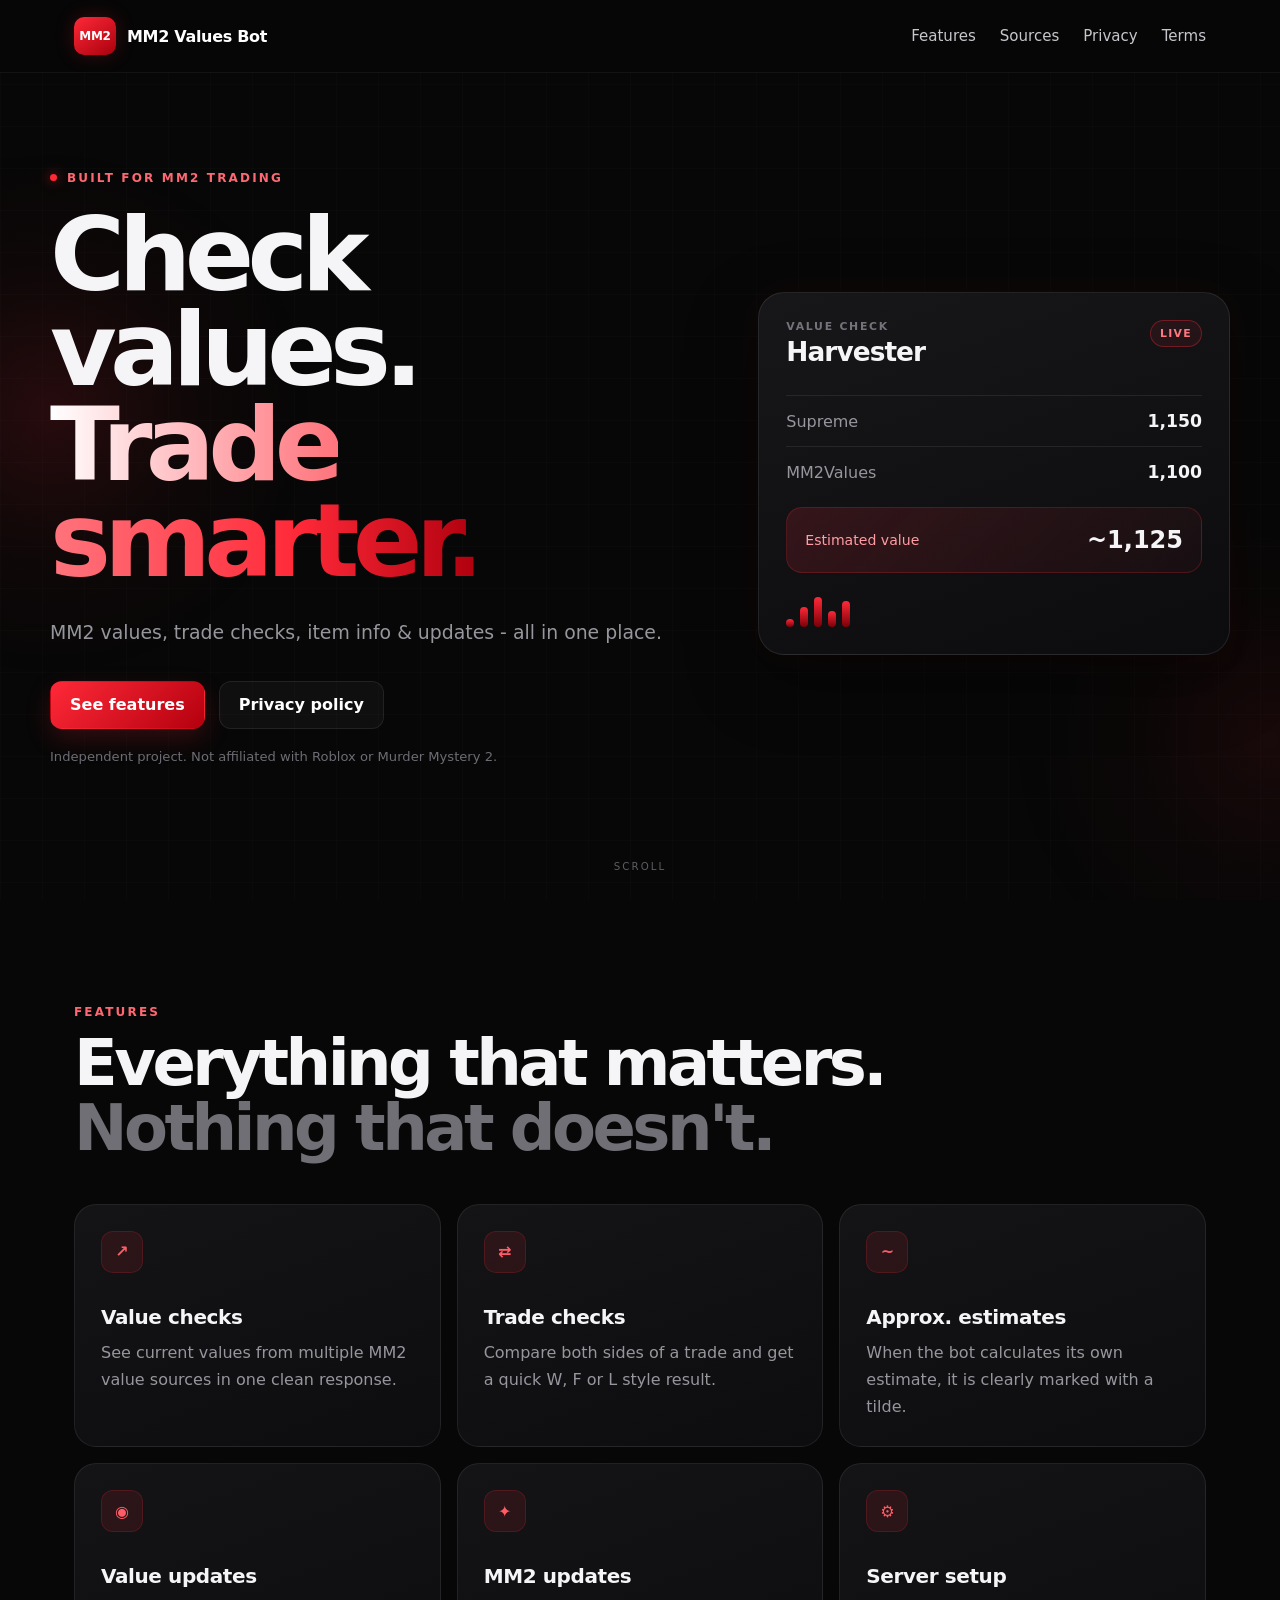
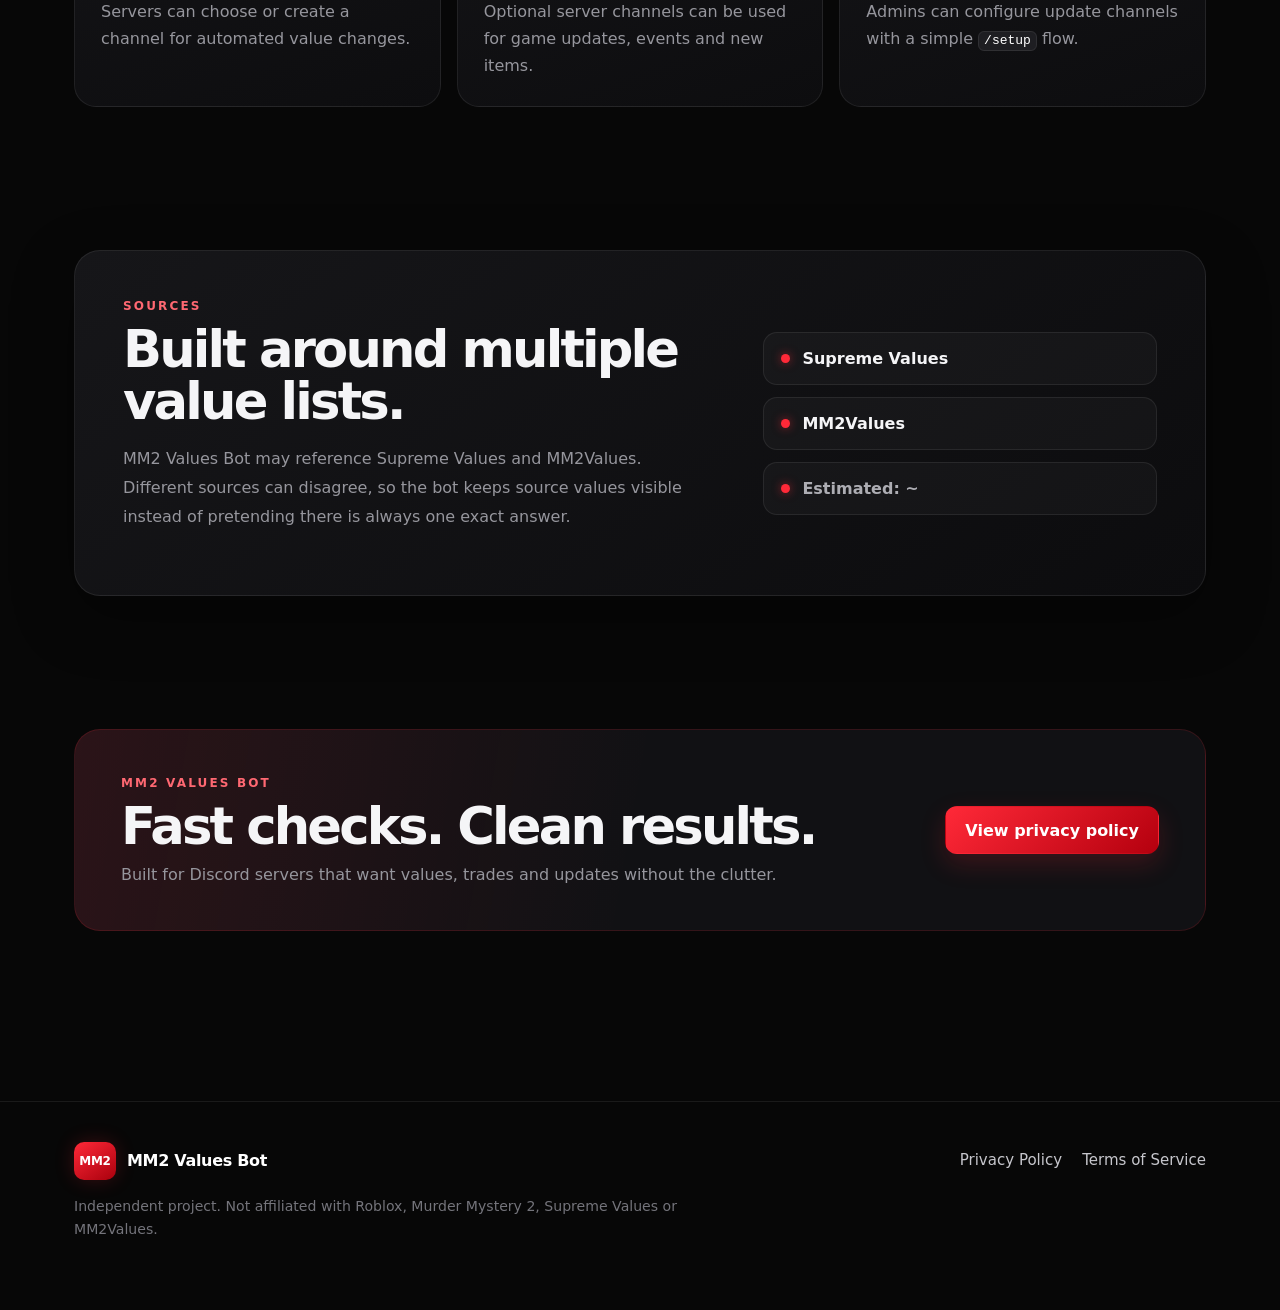
==== index.html @ 39c853c3 "Add files via upload" ====
<!doctype html>
<html lang="en">
<head>
  <meta charset="utf-8">
  <meta name="viewport" content="width=device-width,initial-scale=1">
  <meta name="theme-color" content="#090909">
  <meta name="description" content="MM2 values, trade checks, item info & updates - all in one place.">
  <title>MM2 Values Bot</title>
  <link rel="stylesheet" href="style.css?v=2">
</head>
<body>
  <header class="site-header">
    <nav class="nav">
      <a class="brand" href="index.html" aria-label="MM2 Values Bot home">
        <span class="brand-mark">MM2</span>
        <span>MM2 Values Bot</span>
      </a>
      <div class="nav-links">
        <a href="#features">Features</a>
        <a href="#sources">Sources</a>
        <a href="privacy.html">Privacy</a>
        <a href="terms.html">Terms</a>
      </div>
    </nav>
  </header>

  <main>
    <section class="hero">
      <div class="hero-glow hero-glow-left"></div>
      <div class="hero-glow hero-glow-right"></div>

      <div class="hero-grid">
        <div class="hero-copy reveal">
          <div class="eyebrow"><span class="dot"></span> BUILT FOR MM2 TRADING</div>
          <h1>Check values.<br><span class="gradient-text">Trade smarter.</span></h1>
          <p class="hero-text">MM2 values, trade checks, item info & updates - all in one place.</p>

          <div class="hero-actions">
            <a class="btn btn-primary" href="#features">See features</a>
            <a class="btn btn-ghost" href="privacy.html">Privacy policy</a>
          </div>

          <p class="micro">Independent project. Not affiliated with Roblox or Murder Mystery 2.</p>
        </div>

        <div class="value-card reveal delay-1">
          <div class="card-top">
            <div>
              <div class="mini-label">VALUE CHECK</div>
              <div class="item-name">Harvester</div>
            </div>
            <div class="status">LIVE</div>
          </div>

          <div class="source-row">
            <span>Supreme</span>
            <strong>1,150</strong>
          </div>

          <div class="source-row">
            <span>MM2Values</span>
            <strong>1,100</strong>
          </div>

          <div class="estimate">
            <span>Estimated value</span>
            <strong>~1,125</strong>
          </div>

          <div class="bars" aria-hidden="true">
            <span></span><span></span><span></span><span></span><span></span>
          </div>
        </div>
      </div>

      <div class="scroll-hint">SCROLL</div>
    </section>

    <section id="features" class="section">
      <div class="section-head reveal">
        <div class="kicker">FEATURES</div>
        <h2>Everything that matters.<br><span class="muted-title">Nothing that doesn't.</span></h2>
      </div>

      <div class="feature-grid">
        <article class="feature-card reveal">
          <div class="icon-box">↗</div>
          <h3>Value checks</h3>
          <p>See current values from multiple MM2 value sources in one clean response.</p>
        </article>

        <article class="feature-card reveal delay-1">
          <div class="icon-box">⇄</div>
          <h3>Trade checks</h3>
          <p>Compare both sides of a trade and get a quick W, F or L style result.</p>
        </article>

        <article class="feature-card reveal delay-2">
          <div class="icon-box">~</div>
          <h3>Approx. estimates</h3>
          <p>When the bot calculates its own estimate, it is clearly marked with a tilde.</p>
        </article>

        <article class="feature-card reveal">
          <div class="icon-box">◉</div>
          <h3>Value updates</h3>
          <p>Servers can choose or create a channel for automated value changes.</p>
        </article>

        <article class="feature-card reveal delay-1">
          <div class="icon-box">✦</div>
          <h3>MM2 updates</h3>
          <p>Optional server channels can be used for game updates, events and new items.</p>
        </article>

        <article class="feature-card reveal delay-2">
          <div class="icon-box">⚙</div>
          <h3>Server setup</h3>
          <p>Admins can configure update channels with a simple <code>/setup</code> flow.</p>
        </article>
      </div>
    </section>

    <section id="sources" class="section source-section">
      <div class="source-panel reveal">
        <div>
          <div class="kicker">SOURCES</div>
          <h2>Built around multiple value lists.</h2>
          <p>MM2 Values Bot may reference Supreme Values and MM2Values. Different sources can disagree, so the bot keeps source values visible instead of pretending there is always one exact answer.</p>
        </div>

        <div class="source-stack">
          <div class="source-chip"><span class="source-dot"></span> Supreme Values</div>
          <div class="source-chip"><span class="source-dot"></span> MM2Values</div>
          <div class="source-chip dim"><span class="source-dot"></span> Estimated: ~</div>
        </div>
      </div>
    </section>

    <section class="section cta-section">
      <div class="cta reveal">
        <div>
          <div class="kicker">MM2 VALUES BOT</div>
          <h2>Fast checks. Clean results.</h2>
          <p>Built for Discord servers that want values, trades and updates without the clutter.</p>
        </div>
        <a class="btn btn-primary" href="privacy.html">View privacy policy</a>
      </div>
    </section>
  </main>

  <footer>
    <div class="footer-grid">
      <div>
        <div class="brand footer-brand">
          <span class="brand-mark">MM2</span>
          <span>MM2 Values Bot</span>
        </div>
        <p>Independent project. Not affiliated with Roblox, Murder Mystery 2, Supreme Values or MM2Values.</p>
      </div>
      <div class="footer-links">
        <a href="privacy.html">Privacy Policy</a>
        <a href="terms.html">Terms of Service</a>
      </div>
    </div>
  </footer>

  <script src="script.js?v=2"></script>
</body>
</html>
---- style.css ----
:root{
  --bg:#070707;
  --card:#111114;
  --text:#f5f5f7;
  --muted:#96969d;
  --line:rgba(255,255,255,.08);
  --red:#ff2938;
  --red-dark:#a9000d;
}
*{box-sizing:border-box}
html{scroll-behavior:smooth}
body{
  margin:0;
  background:#070707;
  color:var(--text);
  font-family:Inter,ui-sans-serif,system-ui,-apple-system,BlinkMacSystemFont,"Segoe UI",sans-serif;
}
body::before{
  content:"";
  position:fixed;
  inset:0;
  z-index:-2;
  pointer-events:none;
  background:
    linear-gradient(rgba(255,255,255,.014) 1px,transparent 1px),
    linear-gradient(90deg,rgba(255,255,255,.014) 1px,transparent 1px);
  background-size:42px 42px;
}
.site-header{
  position:sticky;
  top:0;
  z-index:30;
  background:rgba(7,7,7,.92);
  border-bottom:1px solid rgba(255,255,255,.05);
}
.nav{
  max-width:1180px;
  margin:auto;
  padding:17px 24px;
  display:flex;
  align-items:center;
  justify-content:space-between;
  gap:24px;
}
.brand{
  display:flex;
  align-items:center;
  gap:11px;
  color:white;
  text-decoration:none;
  font-weight:800;
  letter-spacing:-.02em;
}
.brand-mark{
  width:42px;
  height:38px;
  border-radius:10px;
  display:grid;
  place-items:center;
  background:linear-gradient(145deg,var(--red),var(--red-dark));
  box-shadow:0 0 20px rgba(255,41,56,.2);
  font-size:.75rem;
}
.nav-links{display:flex;gap:24px}
.nav-links a,.footer-links a{
  color:#c6c6cc;
  text-decoration:none;
  font-size:.94rem;
}
.nav-links a:hover,.footer-links a:hover{color:#fff}

.hero{
  min-height:calc(100vh - 73px);
  display:grid;
  place-items:center;
  position:relative;
  overflow:hidden;
  padding:80px 24px 105px;
}
.hero-glow{
  position:absolute;
  width:520px;
  height:520px;
  border-radius:50%;
  pointer-events:none;
  opacity:.18;
  background:radial-gradient(circle,rgba(255,41,56,.72) 0%,rgba(255,41,56,.2) 38%,transparent 72%);
}
.hero-glow-left{left:-210px;top:80px}
.hero-glow-right{right:-250px;bottom:-100px;opacity:.1}

.hero-grid{
  width:min(1180px,100%);
  display:grid;
  grid-template-columns:1.15fr .85fr;
  gap:70px;
  align-items:center;
  position:relative;
  z-index:1;
}
.eyebrow,.kicker{
  color:#ff6872;
  font-size:.75rem;
  font-weight:800;
  letter-spacing:.18em;
  text-transform:uppercase;
}
.eyebrow{display:flex;align-items:center;gap:10px;margin-bottom:22px}
.dot{
  width:7px;height:7px;border-radius:50%;
  background:var(--red);
  box-shadow:0 0 12px rgba(255,41,56,.7);
}
h1,h2,h3,p{margin-top:0}
h1{
  font-size:clamp(3.5rem,8vw,7rem);
  line-height:.93;
  letter-spacing:-.065em;
  margin-bottom:28px;
}
.gradient-text{
  background:linear-gradient(90deg,#fff 0%,#ff7a82 38%,#ff2938 75%,#b0000e 100%);
  -webkit-background-clip:text;
  background-clip:text;
  color:transparent;
}
.hero-text{
  font-size:1.18rem;
  line-height:1.75;
  color:var(--muted);
  max-width:620px;
}
.hero-actions{
  display:flex;
  gap:14px;
  flex-wrap:wrap;
  margin-top:32px;
}
.btn{
  display:inline-flex;
  align-items:center;
  justify-content:center;
  min-height:48px;
  padding:0 19px;
  border-radius:12px;
  font-weight:800;
  text-decoration:none;
  border:1px solid transparent;
  transition:transform .18s ease,background .18s ease,border-color .18s ease;
}
.btn:hover{transform:translateY(-2px)}
.btn-primary{
  background:linear-gradient(135deg,var(--red),#b4000e);
  color:#fff;
  box-shadow:0 10px 26px rgba(255,41,56,.18);
}
.btn-ghost{
  color:#fff;
  background:rgba(255,255,255,.035);
  border-color:var(--line);
}
.btn-ghost:hover{background:rgba(255,255,255,.065)}
.micro{margin-top:20px;color:#6c6c73;font-size:.82rem}

.value-card{
  padding:27px;
  border-radius:26px;
  background:linear-gradient(160deg,#17171a,#0c0c0e);
  border:1px solid rgba(255,255,255,.09);
  box-shadow:0 24px 70px rgba(0,0,0,.42),0 0 36px rgba(255,41,56,.06);
}
.card-top{
  display:flex;
  justify-content:space-between;
  align-items:flex-start;
  margin-bottom:28px;
}
.mini-label{color:#73737a;font-size:.68rem;font-weight:800;letter-spacing:.16em}
.item-name{font-size:1.65rem;font-weight:850;letter-spacing:-.035em;margin-top:3px}
.status{
  color:#ff7780;
  border:1px solid rgba(255,41,56,.35);
  background:rgba(255,41,56,.08);
  padding:6px 9px;
  border-radius:999px;
  font-size:.68rem;
  font-weight:900;
  letter-spacing:.12em;
}
.source-row{
  display:flex;
  justify-content:space-between;
  align-items:center;
  padding:15px 0;
  border-top:1px solid var(--line);
}
.source-row span{color:var(--muted)}
.source-row strong{font-size:1.08rem}
.estimate{
  display:flex;
  justify-content:space-between;
  align-items:center;
  margin-top:10px;
  padding:18px;
  border-radius:16px;
  background:linear-gradient(135deg,rgba(255,41,56,.15),rgba(255,41,56,.04));
  border:1px solid rgba(255,41,56,.22);
}
.estimate span{color:#ff9da3;font-size:.88rem}
.estimate strong{font-size:1.5rem}
.bars{
  height:34px;
  display:flex;
  align-items:flex-end;
  gap:6px;
  margin-top:20px;
}
.bars span{
  width:8px;
  border-radius:99px;
  background:linear-gradient(to top,#7a0008,var(--red));
}
.bars span:nth-child(1){height:8px}
.bars span:nth-child(2){height:20px}
.bars span:nth-child(3){height:30px}
.bars span:nth-child(4){height:16px}
.bars span:nth-child(5){height:26px}
.scroll-hint{
  position:absolute;
  bottom:28px;
  left:50%;
  transform:translateX(-50%);
  color:#5d5d63;
  font-size:.64rem;
  letter-spacing:.2em;
}

.section{
  max-width:1180px;
  margin:auto;
  padding:105px 24px;
}
.section-head{margin-bottom:42px}
.section h2{
  font-size:clamp(2.2rem,5vw,4.2rem);
  line-height:1.02;
  letter-spacing:-.055em;
  margin:12px 0 0;
}
.muted-title{color:#6f6f75}
.feature-grid{
  display:grid;
  grid-template-columns:repeat(3,1fr);
  gap:16px;
}
.feature-card{
  min-height:240px;
  padding:26px;
  border-radius:22px;
  background:linear-gradient(160deg,#141417,#0d0d0f);
  border:1px solid var(--line);
  transition:transform .18s ease,border-color .18s ease;
}
.feature-card:hover{
  transform:translateY(-4px);
  border-color:rgba(255,41,56,.23);
}
.icon-box{
  width:42px;height:42px;border-radius:12px;
  display:grid;place-items:center;
  margin-bottom:32px;
  background:rgba(255,41,56,.1);
  border:1px solid rgba(255,41,56,.18);
  color:#ff5c67;
  font-weight:900;
}
.feature-card h3{font-size:1.25rem;letter-spacing:-.02em;margin-bottom:10px}
.feature-card p{color:var(--muted);line-height:1.7;margin-bottom:0}
code{
  background:#1e1e22;
  border:1px solid var(--line);
  padding:.1em .38em;
  border-radius:6px;
  color:#fff;
}
.source-section{padding-top:38px}
.source-panel{
  display:grid;
  grid-template-columns:1.2fr .8fr;
  gap:50px;
  align-items:center;
  padding:48px;
  border-radius:26px;
  background:linear-gradient(145deg,#161619,#0c0c0e);
  border:1px solid var(--line);
  box-shadow:0 20px 60px rgba(0,0,0,.35);
}
.source-panel h2{
  font-size:clamp(2rem,4vw,3.6rem);
  margin:10px 0 18px;
}
.source-panel p{color:var(--muted);line-height:1.8}
.source-stack{display:grid;gap:12px}
.source-chip{
  display:flex;
  align-items:center;
  gap:12px;
  padding:16px 17px;
  border-radius:14px;
  background:rgba(255,255,255,.03);
  border:1px solid var(--line);
  font-weight:750;
}
.source-dot{
  width:9px;height:9px;border-radius:50%;
  background:var(--red);
  box-shadow:0 0 10px rgba(255,41,56,.55);
}
.source-chip.dim{color:#adadb3}
.cta-section{padding-top:28px}
.cta{
  padding:46px;
  border-radius:26px;
  display:flex;
  justify-content:space-between;
  align-items:center;
  gap:30px;
  background:linear-gradient(100deg,rgba(255,41,56,.11),transparent 50%),var(--card);
  border:1px solid rgba(255,41,56,.15);
}
.cta h2{font-size:clamp(2rem,4vw,3.2rem);margin:10px 0 12px}
.cta p{color:var(--muted);margin-bottom:0}

footer{border-top:1px solid var(--line);margin-top:65px}
.footer-grid{
  max-width:1180px;
  margin:auto;
  padding:40px 24px 55px;
  display:flex;
  justify-content:space-between;
  gap:40px;
}
.footer-brand{margin-bottom:15px}
.footer-grid p{
  max-width:620px;
  color:#74747b;
  font-size:.88rem;
  line-height:1.65;
}
.footer-links{
  display:flex;
  gap:20px;
  align-items:flex-start;
  padding-top:9px;
}

.reveal{
  opacity:0;
  transform:translateY(18px);
  transition:opacity .55s ease,transform .55s ease;
}
.reveal.visible{opacity:1;transform:none}
.delay-1{transition-delay:.08s}
.delay-2{transition-delay:.16s}

.policy-wrap{
  max-width:900px;
  margin:auto;
  padding:94px 24px;
}
.policy-hero{margin-bottom:44px}
.policy-hero h1{
  font-size:clamp(3rem,8vw,6rem);
  letter-spacing:-.06em;
  line-height:.96;
  margin:12px 0 18px;
}
.policy-date{color:#77777e}
.policy-card{
  background:linear-gradient(160deg,#141417,#0c0c0e);
  border:1px solid var(--line);
  border-radius:24px;
  padding:34px;
  box-shadow:0 20px 60px rgba(0,0,0,.34);
}
.policy-card h2{
  font-size:1.3rem;
  letter-spacing:-.02em;
  margin:32px 0 10px;
}
.policy-card h2:first-child{margin-top:0}
.policy-card p{color:#b4b4ba;line-height:1.8}

@media (max-width:900px){
  .hero-grid,.source-panel{grid-template-columns:1fr}
  .hero-grid{gap:45px}
  .feature-grid{grid-template-columns:1fr 1fr}
  .hero{padding-top:52px}
}
@media (max-width:640px){
  .nav{align-items:flex-start}
  .nav-links{gap:12px;justify-content:flex-end}
  .nav-links a:nth-child(1),.nav-links a:nth-child(2){display:none}
  h1{font-size:clamp(3.2rem,17vw,5.4rem)}
  .feature-grid{grid-template-columns:1fr}
  .source-panel,.cta{padding:28px}
  .cta{align-items:flex-start;flex-direction:column}
  .footer-grid{flex-direction:column}
  .footer-links{padding-top:0}
}
@media (prefers-reduced-motion:reduce){
  html{scroll-behavior:auto}
  *{transition:none!important}
  .reveal{opacity:1;transform:none}
}
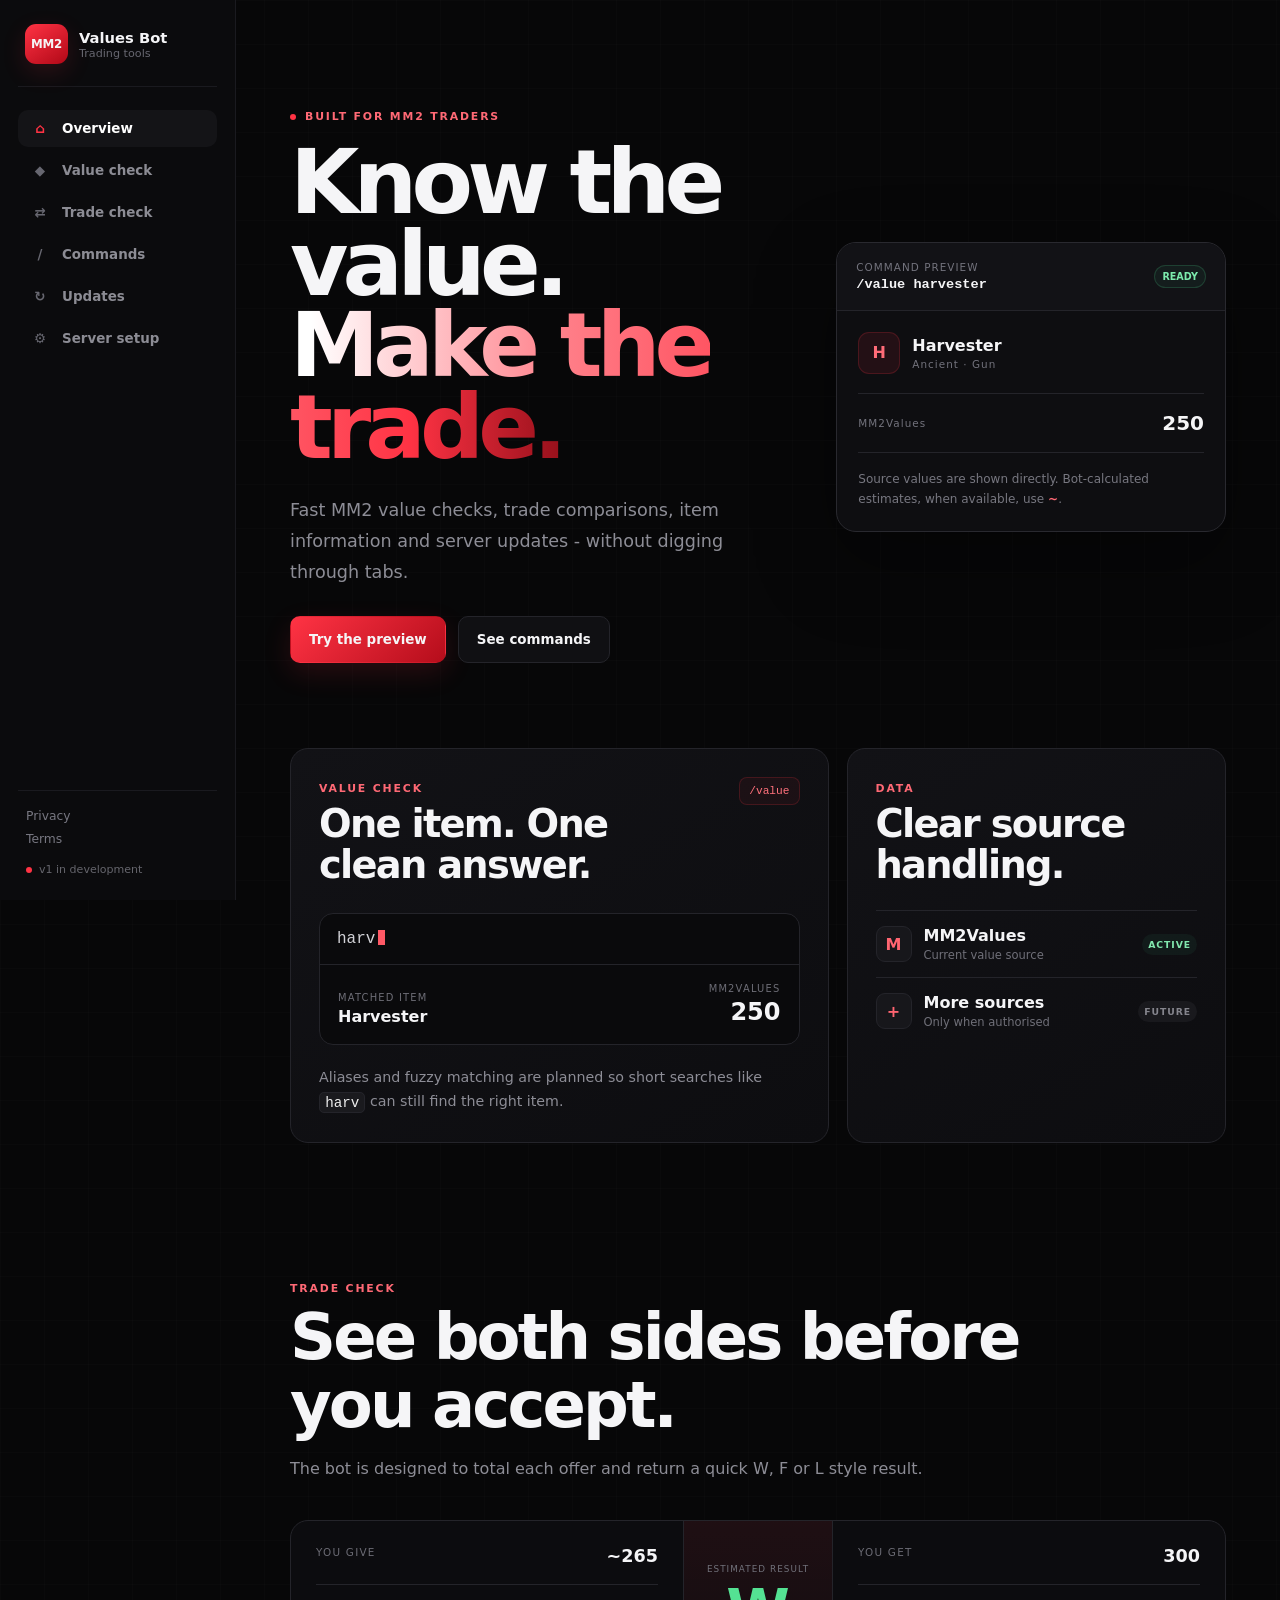
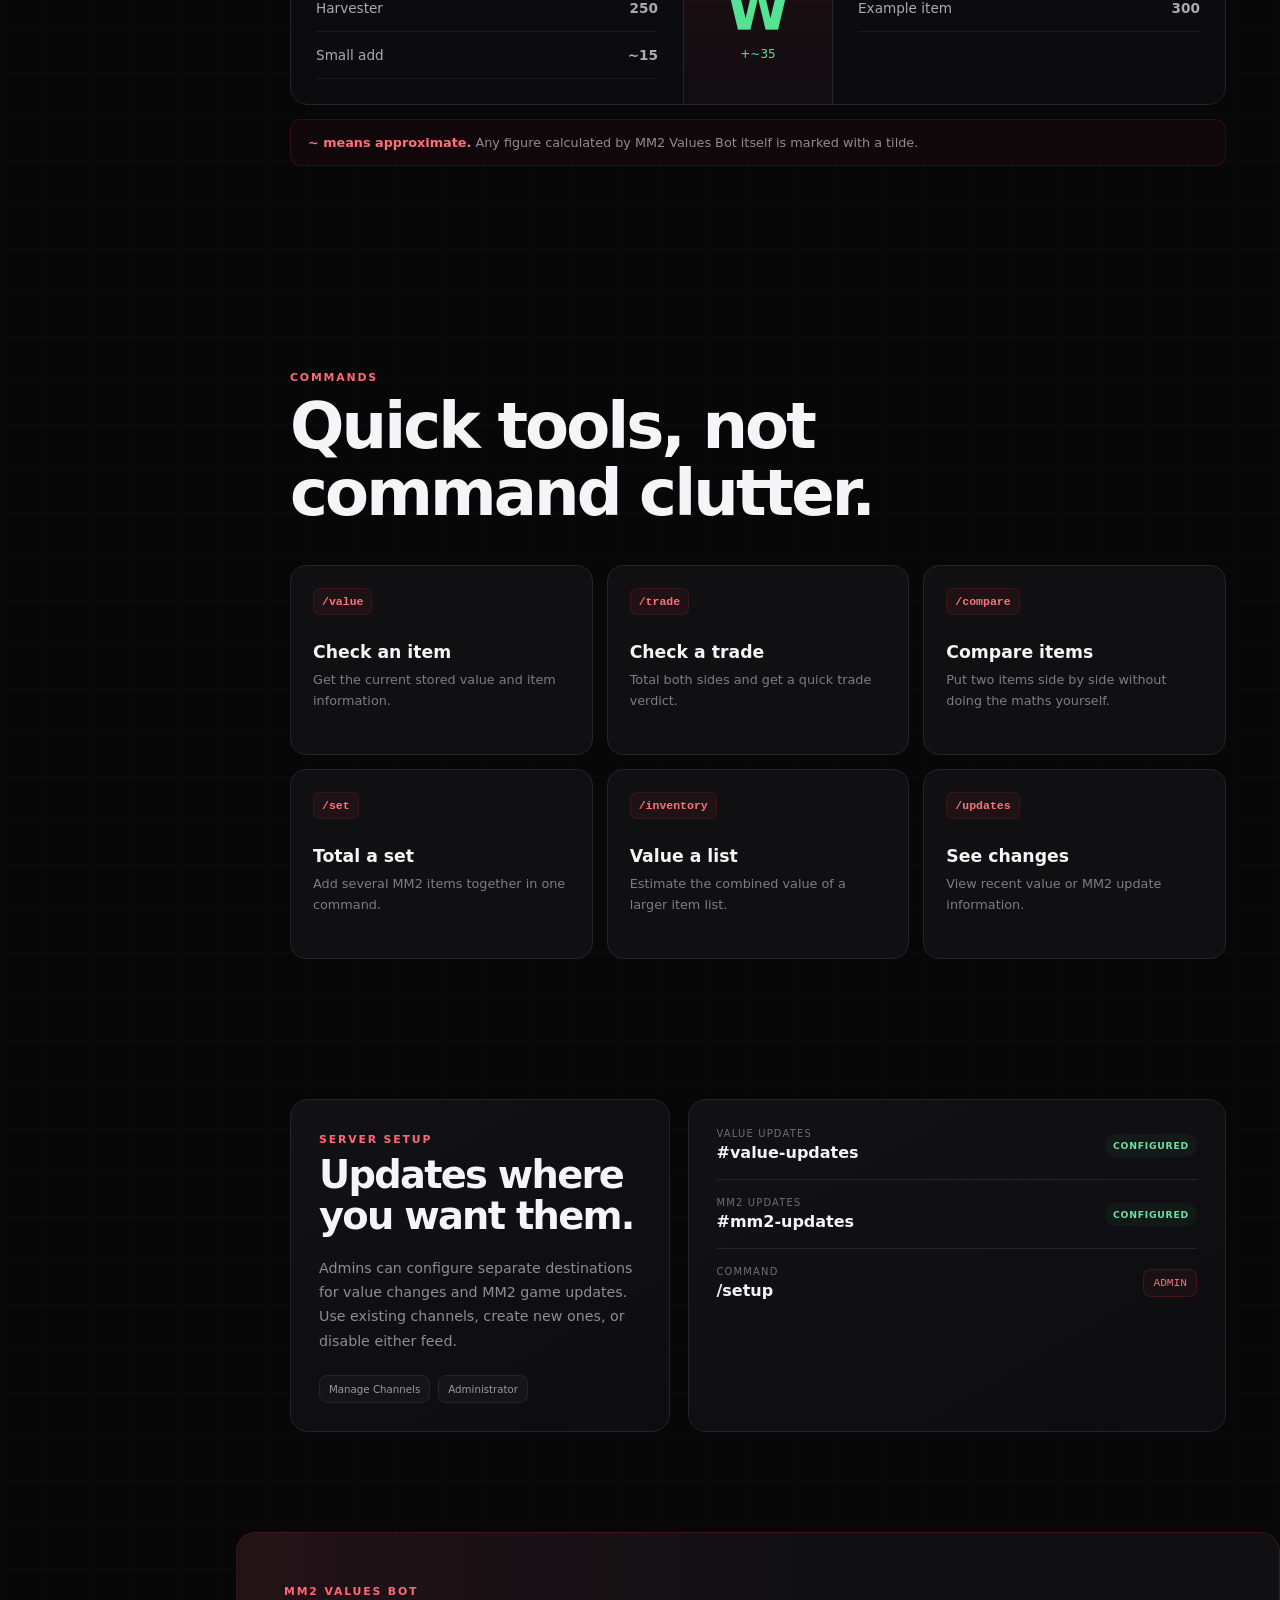
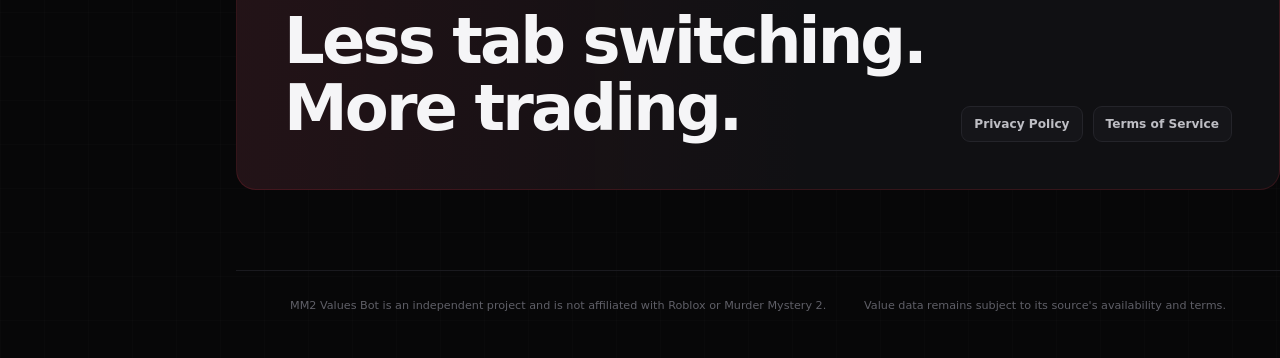
==== commit 53391716: "Add files via upload" ====
--- a/index.html
+++ b/index.html
@@ -3,168 +3,226 @@
 <head>
   <meta charset="utf-8">
   <meta name="viewport" content="width=device-width,initial-scale=1">
-  <meta name="theme-color" content="#090909">
-  <meta name="description" content="MM2 values, trade checks, item info & updates - all in one place.">
+  <meta name="theme-color" content="#070708">
+  <meta name="description" content="MM2 values, trade checks, item info and updates - all in one place.">
   <title>MM2 Values Bot</title>
-  <link rel="stylesheet" href="style.css?v=2">
+  <link rel="stylesheet" href="style.css?v=3">
 </head>
 <body>
-  <header class="site-header">
-    <nav class="nav">
-      <a class="brand" href="index.html" aria-label="MM2 Values Bot home">
-        <span class="brand-mark">MM2</span>
-        <span>MM2 Values Bot</span>
+  <div class="app-shell">
+    <aside class="sidebar" aria-label="Quick navigation">
+      <a class="side-brand" href="#top">
+        <span class="side-logo">MM2</span>
+        <span class="side-brand-copy">
+          <strong>Values Bot</strong>
+          <small>Trading tools</small>
+        </span>
       </a>
-      <div class="nav-links">
-        <a href="#features">Features</a>
-        <a href="#sources">Sources</a>
+
+      <nav class="side-nav">
+        <a class="active" href="#top"><span>⌂</span>Overview</a>
+        <a href="#value"><span>◆</span>Value check</a>
+        <a href="#trade"><span>⇄</span>Trade check</a>
+        <a href="#commands"><span>/</span>Commands</a>
+        <a href="#updates"><span>↻</span>Updates</a>
+        <a href="#setup"><span>⚙</span>Server setup</a>
+      </nav>
+
+      <div class="side-bottom">
         <a href="privacy.html">Privacy</a>
         <a href="terms.html">Terms</a>
+        <div class="mini-status"><i></i> v1 in development</div>
       </div>
-    </nav>
-  </header>
-
-  <main>
-    <section class="hero">
-      <div class="hero-glow hero-glow-left"></div>
-      <div class="hero-glow hero-glow-right"></div>
-
-      <div class="hero-grid">
+    </aside>
+
+    <div class="mobile-bar">
+      <a class="mobile-brand" href="#top"><span>MM2</span> Values Bot</a>
+      <button id="menuButton" aria-label="Open navigation" aria-expanded="false">☰</button>
+    </div>
+
+    <main class="main">
+      <section class="hero" id="top">
         <div class="hero-copy reveal">
-          <div class="eyebrow"><span class="dot"></span> BUILT FOR MM2 TRADING</div>
-          <h1>Check values.<br><span class="gradient-text">Trade smarter.</span></h1>
-          <p class="hero-text">MM2 values, trade checks, item info & updates - all in one place.</p>
-
+          <div class="eyebrow"><i></i> BUILT FOR MM2 TRADERS</div>
+          <h1>Know the value.<br><span>Make the trade.</span></h1>
+          <p>Fast MM2 value checks, trade comparisons, item information and server updates - without digging through tabs.</p>
           <div class="hero-actions">
-            <a class="btn btn-primary" href="#features">See features</a>
-            <a class="btn btn-ghost" href="privacy.html">Privacy policy</a>
-          </div>
-
-          <p class="micro">Independent project. Not affiliated with Roblox or Murder Mystery 2.</p>
-        </div>
-
-        <div class="value-card reveal delay-1">
-          <div class="card-top">
-            <div>
-              <div class="mini-label">VALUE CHECK</div>
-              <div class="item-name">Harvester</div>
-            </div>
-            <div class="status">LIVE</div>
-          </div>
-
-          <div class="source-row">
-            <span>Supreme</span>
-            <strong>1,150</strong>
-          </div>
-
-          <div class="source-row">
-            <span>MM2Values</span>
-            <strong>1,100</strong>
-          </div>
-
-          <div class="estimate">
-            <span>Estimated value</span>
-            <strong>~1,125</strong>
-          </div>
-
-          <div class="bars" aria-hidden="true">
-            <span></span><span></span><span></span><span></span><span></span>
-          </div>
-        </div>
-      </div>
-
-      <div class="scroll-hint">SCROLL</div>
-    </section>
-
-    <section id="features" class="section">
-      <div class="section-head reveal">
-        <div class="kicker">FEATURES</div>
-        <h2>Everything that matters.<br><span class="muted-title">Nothing that doesn't.</span></h2>
-      </div>
-
-      <div class="feature-grid">
-        <article class="feature-card reveal">
-          <div class="icon-box">↗</div>
-          <h3>Value checks</h3>
-          <p>See current values from multiple MM2 value sources in one clean response.</p>
-        </article>
-
-        <article class="feature-card reveal delay-1">
-          <div class="icon-box">⇄</div>
-          <h3>Trade checks</h3>
-          <p>Compare both sides of a trade and get a quick W, F or L style result.</p>
-        </article>
-
-        <article class="feature-card reveal delay-2">
-          <div class="icon-box">~</div>
-          <h3>Approx. estimates</h3>
-          <p>When the bot calculates its own estimate, it is clearly marked with a tilde.</p>
-        </article>
-
-        <article class="feature-card reveal">
-          <div class="icon-box">◉</div>
-          <h3>Value updates</h3>
-          <p>Servers can choose or create a channel for automated value changes.</p>
-        </article>
-
-        <article class="feature-card reveal delay-1">
-          <div class="icon-box">✦</div>
-          <h3>MM2 updates</h3>
-          <p>Optional server channels can be used for game updates, events and new items.</p>
-        </article>
-
-        <article class="feature-card reveal delay-2">
-          <div class="icon-box">⚙</div>
-          <h3>Server setup</h3>
-          <p>Admins can configure update channels with a simple <code>/setup</code> flow.</p>
-        </article>
-      </div>
-    </section>
-
-    <section id="sources" class="section source-section">
-      <div class="source-panel reveal">
+            <a class="button primary" href="#value">Try the preview</a>
+            <a class="button secondary" href="#commands">See commands</a>
+          </div>
+        </div>
+
+        <div class="terminal reveal delay">
+          <div class="terminal-head">
+            <div>
+              <small>COMMAND PREVIEW</small>
+              <strong>/value harvester</strong>
+            </div>
+            <span class="online">READY</span>
+          </div>
+          <div class="terminal-body">
+            <div class="item-line">
+              <div class="item-icon">H</div>
+              <div>
+                <strong>Harvester</strong>
+                <small>Ancient · Gun</small>
+              </div>
+            </div>
+            <div class="terminal-stat">
+              <span>MM2Values</span>
+              <strong>250</strong>
+            </div>
+            <div class="terminal-note">Source values are shown directly. Bot-calculated estimates, when available, use <b>~</b>.</div>
+          </div>
+        </div>
+      </section>
+
+      <section class="dashboard-grid" id="value">
+        <article class="panel span-7 reveal">
+          <div class="panel-head">
+            <div>
+              <span class="section-label">VALUE CHECK</span>
+              <h2>One item. One clean answer.</h2>
+            </div>
+            <span class="slash">/value</span>
+          </div>
+          <div class="search-demo">
+            <div class="fake-input">harv<span class="cursor"></span></div>
+            <div class="search-result">
+              <div>
+                <small>MATCHED ITEM</small>
+                <strong>Harvester</strong>
+              </div>
+              <div class="value-number">
+                <small>MM2VALUES</small>
+                <strong>250</strong>
+              </div>
+            </div>
+          </div>
+          <p class="panel-copy">Aliases and fuzzy matching are planned so short searches like <code>harv</code> can still find the right item.</p>
+        </article>
+
+        <article class="panel span-5 reveal delay" id="updates">
+          <div class="panel-head compact">
+            <div>
+              <span class="section-label">DATA</span>
+              <h2>Clear source handling.</h2>
+            </div>
+          </div>
+          <div class="source-card">
+            <div class="source-icon">M</div>
+            <div>
+              <strong>MM2Values</strong>
+              <span>Current value source</span>
+            </div>
+            <b>ACTIVE</b>
+          </div>
+          <div class="source-card muted">
+            <div class="source-icon">+</div>
+            <div>
+              <strong>More sources</strong>
+              <span>Only when authorised</span>
+            </div>
+            <b>FUTURE</b>
+          </div>
+        </article>
+      </section>
+
+      <section class="section" id="trade">
+        <div class="section-heading reveal">
+          <span class="section-label">TRADE CHECK</span>
+          <h2>See both sides before you accept.</h2>
+          <p>The bot is designed to total each offer and return a quick W, F or L style result.</p>
+        </div>
+
+        <div class="trade-board reveal">
+          <div class="trade-side">
+            <div class="trade-title"><span>YOU GIVE</span><strong>~265</strong></div>
+            <div class="trade-item"><span>Harvester</span><b>250</b></div>
+            <div class="trade-item"><span>Small add</span><b>~15</b></div>
+          </div>
+          <div class="verdict">
+            <small>ESTIMATED RESULT</small>
+            <strong>W</strong>
+            <span>+~35</span>
+          </div>
+          <div class="trade-side">
+            <div class="trade-title"><span>YOU GET</span><strong>300</strong></div>
+            <div class="trade-item"><span>Example item</span><b>300</b></div>
+          </div>
+        </div>
+        <div class="estimate-rule reveal"><b>~ means approximate.</b> Any figure calculated by MM2 Values Bot itself is marked with a tilde.</div>
+      </section>
+
+      <section class="section" id="commands">
+        <div class="section-heading reveal">
+          <span class="section-label">COMMANDS</span>
+          <h2>Quick tools, not command clutter.</h2>
+        </div>
+
+        <div class="command-grid">
+          <article class="command-card reveal"><div class="command-name">/value</div><h3>Check an item</h3><p>Get the current stored value and item information.</p></article>
+          <article class="command-card reveal delay"><div class="command-name">/trade</div><h3>Check a trade</h3><p>Total both sides and get a quick trade verdict.</p></article>
+          <article class="command-card reveal"><div class="command-name">/compare</div><h3>Compare items</h3><p>Put two items side by side without doing the maths yourself.</p></article>
+          <article class="command-card reveal delay"><div class="command-name">/set</div><h3>Total a set</h3><p>Add several MM2 items together in one command.</p></article>
+          <article class="command-card reveal"><div class="command-name">/inventory</div><h3>Value a list</h3><p>Estimate the combined value of a larger item list.</p></article>
+          <article class="command-card reveal delay"><div class="command-name">/updates</div><h3>See changes</h3><p>View recent value or MM2 update information.</p></article>
+        </div>
+      </section>
+
+      <section class="dashboard-grid setup-section" id="setup">
+        <article class="panel span-5 reveal">
+          <span class="section-label">SERVER SETUP</span>
+          <h2>Updates where you want them.</h2>
+          <p class="panel-copy">Admins can configure separate destinations for value changes and MM2 game updates. Use existing channels, create new ones, or disable either feed.</p>
+          <div class="permissions">
+            <span>Manage Channels</span>
+            <span>Administrator</span>
+          </div>
+        </article>
+
+        <article class="panel span-7 reveal delay">
+          <div class="setup-row">
+            <div>
+              <small>VALUE UPDATES</small>
+              <strong>#value-updates</strong>
+            </div>
+            <span class="configured">CONFIGURED</span>
+          </div>
+          <div class="setup-row">
+            <div>
+              <small>MM2 UPDATES</small>
+              <strong>#mm2-updates</strong>
+            </div>
+            <span class="configured">CONFIGURED</span>
+          </div>
+          <div class="setup-row">
+            <div>
+              <small>COMMAND</small>
+              <strong>/setup</strong>
+            </div>
+            <span class="slash">ADMIN</span>
+          </div>
+        </article>
+      </section>
+
+      <section class="final-cta reveal">
         <div>
-          <div class="kicker">SOURCES</div>
-          <h2>Built around multiple value lists.</h2>
-          <p>MM2 Values Bot may reference Supreme Values and MM2Values. Different sources can disagree, so the bot keeps source values visible instead of pretending there is always one exact answer.</p>
-        </div>
-
-        <div class="source-stack">
-          <div class="source-chip"><span class="source-dot"></span> Supreme Values</div>
-          <div class="source-chip"><span class="source-dot"></span> MM2Values</div>
-          <div class="source-chip dim"><span class="source-dot"></span> Estimated: ~</div>
-        </div>
-      </div>
-    </section>
-
-    <section class="section cta-section">
-      <div class="cta reveal">
-        <div>
-          <div class="kicker">MM2 VALUES BOT</div>
-          <h2>Fast checks. Clean results.</h2>
-          <p>Built for Discord servers that want values, trades and updates without the clutter.</p>
-        </div>
-        <a class="btn btn-primary" href="privacy.html">View privacy policy</a>
-      </div>
-    </section>
-  </main>
-
-  <footer>
-    <div class="footer-grid">
-      <div>
-        <div class="brand footer-brand">
-          <span class="brand-mark">MM2</span>
-          <span>MM2 Values Bot</span>
-        </div>
-        <p>Independent project. Not affiliated with Roblox, Murder Mystery 2, Supreme Values or MM2Values.</p>
-      </div>
-      <div class="footer-links">
-        <a href="privacy.html">Privacy Policy</a>
-        <a href="terms.html">Terms of Service</a>
-      </div>
-    </div>
-  </footer>
-
-  <script src="script.js?v=2"></script>
+          <span class="section-label">MM2 VALUES BOT</span>
+          <h2>Less tab switching.<br>More trading.</h2>
+        </div>
+        <div class="cta-links">
+          <a href="privacy.html">Privacy Policy</a>
+          <a href="terms.html">Terms of Service</a>
+        </div>
+      </section>
+
+      <footer>
+        <p>MM2 Values Bot is an independent project and is not affiliated with Roblox or Murder Mystery 2.</p>
+        <p>Value data remains subject to its source's availability and terms.</p>
+      </footer>
+    </main>
+  </div>
+  <script src="script.js?v=3"></script>
 </body>
-</html>
+</html>
--- a/style.css
+++ b/style.css
@@ -1,416 +1,419 @@
 
 :root{
-  --bg:#070707;
-  --card:#111114;
+  --bg:#070708;
+  --panel:#101013;
+  --panel2:#151519;
+  --line:#24242a;
+  --line-soft:#1a1a1f;
   --text:#f5f5f7;
-  --muted:#96969d;
-  --line:rgba(255,255,255,.08);
-  --red:#ff2938;
-  --red-dark:#a9000d;
+  --muted:#8d8d96;
+  --red:#ff3344;
+  --red2:#b10817;
+  --green:#4ede91;
+  --sidebar:236px;
 }
 *{box-sizing:border-box}
 html{scroll-behavior:smooth}
 body{
   margin:0;
-  background:#070707;
   color:var(--text);
+  background:
+    linear-gradient(rgba(255,255,255,.012) 1px,transparent 1px),
+    linear-gradient(90deg,rgba(255,255,255,.012) 1px,transparent 1px),
+    var(--bg);
+  background-size:44px 44px;
   font-family:Inter,ui-sans-serif,system-ui,-apple-system,BlinkMacSystemFont,"Segoe UI",sans-serif;
 }
-body::before{
-  content:"";
+a{color:inherit}
+.app-shell{min-height:100vh}
+.sidebar{
   position:fixed;
-  inset:0;
-  z-index:-2;
-  pointer-events:none;
-  background:
-    linear-gradient(rgba(255,255,255,.014) 1px,transparent 1px),
-    linear-gradient(90deg,rgba(255,255,255,.014) 1px,transparent 1px);
-  background-size:42px 42px;
-}
-.site-header{
-  position:sticky;
-  top:0;
-  z-index:30;
-  background:rgba(7,7,7,.92);
-  border-bottom:1px solid rgba(255,255,255,.05);
-}
-.nav{
-  max-width:1180px;
+  inset:0 auto 0 0;
+  width:var(--sidebar);
+  padding:24px 18px;
+  background:#0b0b0d;
+  border-right:1px solid var(--line-soft);
+  display:flex;
+  flex-direction:column;
+  z-index:50;
+}
+.side-brand{
+  display:flex;align-items:center;gap:11px;
+  padding:0 7px 22px;
+  text-decoration:none;
+  border-bottom:1px solid var(--line-soft);
+}
+.side-logo{
+  width:43px;height:40px;border-radius:11px;
+  display:grid;place-items:center;
+  background:linear-gradient(145deg,var(--red),var(--red2));
+  font-size:.74rem;font-weight:900;letter-spacing:-.02em;
+  box-shadow:0 8px 25px rgba(255,51,68,.14);
+}
+.side-brand-copy{display:grid;gap:1px}
+.side-brand-copy strong{font-size:.92rem}
+.side-brand-copy small{font-size:.7rem;color:#676770}
+.side-nav{display:grid;gap:5px;padding:23px 0}
+.side-nav a{
+  display:flex;align-items:center;gap:12px;
+  text-decoration:none;color:#8c8c94;
+  border-radius:10px;padding:11px 12px;
+  font-size:.84rem;font-weight:650;
+}
+.side-nav a span{
+  width:20px;text-align:center;color:#676770;font-weight:900
+}
+.side-nav a:hover,.side-nav a.active{
+  background:#141417;color:#fff
+}
+.side-nav a.active span{color:var(--red)}
+.side-bottom{
+  margin-top:auto;
+  display:grid;
+  gap:9px;
+  padding:18px 8px 0;
+  border-top:1px solid var(--line-soft)
+}
+.side-bottom>a{font-size:.77rem;color:#777781;text-decoration:none}
+.side-bottom>a:hover{color:#fff}
+.mini-status{
+  font-size:.69rem;color:#65656c;margin-top:8px;
+  display:flex;gap:7px;align-items:center
+}
+.mini-status i{width:6px;height:6px;background:var(--red);border-radius:50%}
+.mobile-bar{display:none}
+.main{
+  margin-left:var(--sidebar);
+  width:calc(100% - var(--sidebar));
+}
+.hero{
+  min-height:680px;
+  max-width:1280px;
   margin:auto;
-  padding:17px 24px;
-  display:flex;
-  align-items:center;
-  justify-content:space-between;
-  gap:24px;
-}
-.brand{
-  display:flex;
-  align-items:center;
-  gap:11px;
-  color:white;
-  text-decoration:none;
-  font-weight:800;
-  letter-spacing:-.02em;
-}
-.brand-mark{
-  width:42px;
-  height:38px;
-  border-radius:10px;
+  padding:110px 54px 85px;
   display:grid;
-  place-items:center;
-  background:linear-gradient(145deg,var(--red),var(--red-dark));
-  box-shadow:0 0 20px rgba(255,41,56,.2);
-  font-size:.75rem;
-}
-.nav-links{display:flex;gap:24px}
-.nav-links a,.footer-links a{
-  color:#c6c6cc;
-  text-decoration:none;
-  font-size:.94rem;
-}
-.nav-links a:hover,.footer-links a:hover{color:#fff}
-
-.hero{
-  min-height:calc(100vh - 73px);
-  display:grid;
-  place-items:center;
-  position:relative;
-  overflow:hidden;
-  padding:80px 24px 105px;
-}
-.hero-glow{
-  position:absolute;
-  width:520px;
-  height:520px;
-  border-radius:50%;
-  pointer-events:none;
-  opacity:.18;
-  background:radial-gradient(circle,rgba(255,41,56,.72) 0%,rgba(255,41,56,.2) 38%,transparent 72%);
-}
-.hero-glow-left{left:-210px;top:80px}
-.hero-glow-right{right:-250px;bottom:-100px;opacity:.1}
-
-.hero-grid{
-  width:min(1180px,100%);
-  display:grid;
-  grid-template-columns:1.15fr .85fr;
+  grid-template-columns:1.1fr .9fr;
   gap:70px;
   align-items:center;
-  position:relative;
-  z-index:1;
-}
-.eyebrow,.kicker{
-  color:#ff6872;
-  font-size:.75rem;
-  font-weight:800;
-  letter-spacing:.18em;
-  text-transform:uppercase;
-}
-.eyebrow{display:flex;align-items:center;gap:10px;margin-bottom:22px}
-.dot{
-  width:7px;height:7px;border-radius:50%;
-  background:var(--red);
-  box-shadow:0 0 12px rgba(255,41,56,.7);
-}
-h1,h2,h3,p{margin-top:0}
-h1{
-  font-size:clamp(3.5rem,8vw,7rem);
-  line-height:.93;
+}
+.eyebrow,.section-label{
+  font-size:.68rem;
+  color:#ff6975;
+  font-weight:850;
+  letter-spacing:.17em;
+  text-transform:uppercase
+}
+.eyebrow{display:flex;gap:9px;align-items:center;margin-bottom:19px}
+.eyebrow i{width:6px;height:6px;border-radius:50%;background:var(--red)}
+.hero h1{
+  font-size:clamp(3.7rem,7vw,7rem);
+  line-height:.91;
   letter-spacing:-.065em;
-  margin-bottom:28px;
-}
-.gradient-text{
-  background:linear-gradient(90deg,#fff 0%,#ff7a82 38%,#ff2938 75%,#b0000e 100%);
-  -webkit-background-clip:text;
-  background-clip:text;
+  margin:0 0 27px;
+}
+.hero h1 span{
+  background:linear-gradient(90deg,#fff 3%,#ff7e88 40%,var(--red) 78%,#97101b);
   color:transparent;
-}
-.hero-text{
-  font-size:1.18rem;
-  line-height:1.75;
-  color:var(--muted);
-  max-width:620px;
-}
-.hero-actions{
-  display:flex;
-  gap:14px;
-  flex-wrap:wrap;
-  margin-top:32px;
-}
-.btn{
-  display:inline-flex;
-  align-items:center;
-  justify-content:center;
-  min-height:48px;
-  padding:0 19px;
-  border-radius:12px;
-  font-weight:800;
-  text-decoration:none;
-  border:1px solid transparent;
-  transition:transform .18s ease,background .18s ease,border-color .18s ease;
-}
-.btn:hover{transform:translateY(-2px)}
-.btn-primary{
-  background:linear-gradient(135deg,var(--red),#b4000e);
-  color:#fff;
-  box-shadow:0 10px 26px rgba(255,41,56,.18);
-}
-.btn-ghost{
-  color:#fff;
-  background:rgba(255,255,255,.035);
-  border-color:var(--line);
-}
-.btn-ghost:hover{background:rgba(255,255,255,.065)}
-.micro{margin-top:20px;color:#6c6c73;font-size:.82rem}
+  -webkit-background-clip:text;background-clip:text
+}
+.hero-copy>p{
+  max-width:650px;color:var(--muted);
+  font-size:1.1rem;line-height:1.75
+}
+.hero-actions{display:flex;gap:12px;flex-wrap:wrap;margin-top:29px}
+.button{
+  min-height:47px;padding:0 18px;border-radius:10px;
+  display:inline-flex;align-items:center;
+  text-decoration:none;font-size:.84rem;font-weight:800;
+  border:1px solid var(--line);
+  transition:transform .16s ease,border-color .16s ease,background .16s ease
+}
+.button:hover{transform:translateY(-2px)}
+.primary{
+  background:linear-gradient(135deg,var(--red),#b50d1b);
+  border-color:transparent;
+  box-shadow:0 10px 28px rgba(255,51,68,.14)
+}
+.secondary{background:#101013}
+.secondary:hover{border-color:#3d3d46}
+.terminal{
+  background:#0e0e11;
+  border:1px solid #29292f;
+  border-radius:20px;
+  overflow:hidden;
+  box-shadow:0 30px 80px rgba(0,0,0,.38)
+}
+.terminal-head{
+  padding:18px 19px;
+  display:flex;justify-content:space-between;align-items:center;
+  border-bottom:1px solid var(--line);
+  background:#121216
+}
+.terminal-head>div{display:grid;gap:4px}
+.terminal-head small,.terminal-stat span,.item-line small{
+  color:#73737d;font-size:.65rem;letter-spacing:.1em
+}
+.terminal-head strong{font-family:ui-monospace,SFMono-Regular,Consolas,monospace;font-size:.85rem}
+.online{
+  font-size:.6rem;color:#7cebad;font-weight:900;
+  border:1px solid rgba(78,222,145,.18);
+  background:rgba(78,222,145,.06);
+  padding:5px 7px;border-radius:999px
+}
+.terminal-body{padding:21px}
+.item-line{display:flex;gap:12px;align-items:center;padding-bottom:19px}
+.item-icon{
+  width:42px;height:42px;display:grid;place-items:center;
+  border-radius:11px;background:rgba(255,51,68,.09);
+  border:1px solid rgba(255,51,68,.18);
+  color:#ff6c78;font-weight:900
+}
+.item-line>div:last-child{display:grid;gap:3px}
+.terminal-stat{
+  padding:17px 0;
+  border-top:1px solid var(--line);
+  border-bottom:1px solid var(--line);
+  display:flex;justify-content:space-between;align-items:center
+}
+.terminal-stat strong{font-size:1.25rem}
+.terminal-note{
+  color:#777780;font-size:.75rem;line-height:1.65;padding-top:17px
+}
+.terminal-note b{color:#ff6975}
+.dashboard-grid{
+  max-width:1280px;margin:auto;
+  padding:0 54px 34px;
+  display:grid;grid-template-columns:repeat(12,1fr);gap:18px
+}
+.span-7{grid-column:span 7}.span-5{grid-column:span 5}
+.panel{
+  background:linear-gradient(150deg,#121216,#0d0d10);
+  border:1px solid var(--line);
+  border-radius:18px;padding:28px;
+  min-width:0
+}
+.panel-head{display:flex;justify-content:space-between;gap:20px;align-items:flex-start}
+.panel-head.compact{margin-bottom:25px}
+.panel h2,.section-heading h2,.final-cta h2{
+  margin:8px 0 0;letter-spacing:-.045em;line-height:1.05
+}
+.panel h2{font-size:clamp(1.8rem,3vw,2.7rem)}
+.slash{
+  font-family:ui-monospace,SFMono-Regular,Consolas,monospace;
+  font-size:.7rem;color:#ff717c;padding:7px 9px;
+  border:1px solid rgba(255,51,68,.18);
+  border-radius:8px;background:rgba(255,51,68,.05)
+}
+.search-demo{
+  margin-top:28px;border:1px solid var(--line);
+  border-radius:14px;background:#0a0a0c;overflow:hidden
+}
+.fake-input{
+  padding:16px 17px;
+  font-family:ui-monospace,SFMono-Regular,Consolas,monospace;
+  color:#d2d2d7;border-bottom:1px solid var(--line)
+}
+.cursor{
+  display:inline-block;width:7px;height:15px;margin-left:3px;
+  vertical-align:-2px;background:#ff5966
+}
+.search-result{
+  display:flex;justify-content:space-between;gap:20px;align-items:end;padding:18px
+}
+.search-result>div{display:grid;gap:4px}
+.search-result small,.value-number small,.setup-row small{
+  color:#6d6d76;font-size:.62rem;letter-spacing:.12em
+}
+.value-number{text-align:right}
+.value-number strong{font-size:1.5rem}
+.panel-copy{color:var(--muted);line-height:1.7;font-size:.89rem;margin:20px 0 0}
+code{
+  font-family:ui-monospace,SFMono-Regular,Consolas,monospace;
+  background:#1a1a1e;border:1px solid var(--line);
+  color:#eee;padding:.12em .36em;border-radius:5px
+}
+.source-card{
+  display:grid;grid-template-columns:auto 1fr auto;gap:12px;
+  align-items:center;padding:15px 0;border-top:1px solid var(--line)
+}
+.source-card:first-of-type{border-top:0}
+.source-icon{
+  width:36px;height:36px;display:grid;place-items:center;
+  background:#17171b;border:1px solid var(--line);
+  border-radius:9px;color:#ff6571;font-weight:900
+}
+.source-card>div:nth-child(2){display:grid;gap:3px}
+.source-card span{color:#6f6f78;font-size:.72rem}
+.source-card>b{
+  font-size:.58rem;letter-spacing:.1em;color:#82e7ae;
+  padding:5px 6px;border-radius:999px;background:rgba(78,222,145,.06)
+}
+.source-card.muted>b{color:#85858d;background:#19191d}
+.section{
+  max-width:1280px;margin:auto;padding:100px 54px
+}
+.section-heading{max-width:770px;margin-bottom:38px}
+.section-heading h2,.final-cta h2{
+  font-size:clamp(2.5rem,5vw,4.4rem)
+}
+.section-heading p{color:var(--muted);line-height:1.7;max-width:660px}
+.trade-board{
+  display:grid;grid-template-columns:1fr 150px 1fr;
+  background:#0c0c0f;border:1px solid var(--line);
+  border-radius:18px;overflow:hidden
+}
+.trade-side{padding:25px}
+.trade-title{
+  display:flex;justify-content:space-between;
+  padding-bottom:18px;border-bottom:1px solid var(--line)
+}
+.trade-title span{font-size:.65rem;letter-spacing:.12em;color:#6c6c75}
+.trade-title strong{font-size:1.1rem}
+.trade-item{
+  display:flex;justify-content:space-between;
+  padding:15px 0;border-bottom:1px solid #19191e;
+  color:#aaaab1;font-size:.85rem
+}
+.verdict{
+  display:grid;place-items:center;align-content:center;
+  background:linear-gradient(180deg,rgba(255,51,68,.08),rgba(255,51,68,.02));
+  border-left:1px solid var(--line);border-right:1px solid var(--line)
+}
+.verdict small{font-size:.55rem;color:#71717a;letter-spacing:.12em}
+.verdict strong{font-size:3.6rem;line-height:1;color:#54e293;margin:8px 0}
+.verdict span{font-size:.75rem;color:#68d99c}
+.estimate-rule{
+  margin-top:14px;padding:15px 17px;border-radius:11px;
+  border:1px solid rgba(255,51,68,.14);
+  background:rgba(255,51,68,.035);
+  color:#8d8d95;font-size:.8rem
+}
+.estimate-rule b{color:#ff707c}
+.command-grid{
+  display:grid;grid-template-columns:repeat(3,1fr);gap:14px
+}
+.command-card{
+  min-height:190px;background:#101013;border:1px solid var(--line);
+  border-radius:16px;padding:22px;
+  transition:transform .16s ease,border-color .16s ease
+}
+.command-card:hover{transform:translateY(-3px);border-color:#34343c}
+.command-name{
+  display:inline-block;
+  font-family:ui-monospace,SFMono-Regular,Consolas,monospace;
+  font-size:.72rem;font-weight:800;color:#ff707b;
+  background:rgba(255,51,68,.06);border:1px solid rgba(255,51,68,.13);
+  padding:6px 8px;border-radius:7px
+}
+.command-card h3{font-size:1.08rem;margin:27px 0 8px}
+.command-card p{color:#7c7c85;line-height:1.6;font-size:.8rem;margin:0}
+.setup-section{padding-top:40px;padding-bottom:100px}
+.permissions{display:flex;gap:8px;flex-wrap:wrap;margin-top:22px}
+.permissions span{
+  font-size:.64rem;color:#9898a0;border:1px solid var(--line);
+  background:#151519;padding:7px 9px;border-radius:8px
+}
+.setup-row{
+  display:flex;justify-content:space-between;gap:20px;align-items:center;
+  padding:17px 0;border-bottom:1px solid var(--line)
+}
+.setup-row:first-child{padding-top:0}
+.setup-row:last-child{border-bottom:0;padding-bottom:0}
+.setup-row>div{display:grid;gap:4px}
+.configured{
+  font-size:.58rem;font-weight:900;letter-spacing:.08em;color:#73dfa3;
+  background:rgba(78,222,145,.05);padding:6px 8px;border-radius:999px
+}
+.final-cta{
+  max-width:1172px;margin:0 auto 80px;padding:47px;
+  border-radius:20px;border:1px solid rgba(255,51,68,.15);
+  background:
+    linear-gradient(90deg,rgba(255,51,68,.08),transparent 55%),
+    #101013;
+  display:flex;justify-content:space-between;align-items:end;gap:30px
+}
+.final-cta h2{margin-top:9px}
+.cta-links{display:flex;gap:10px;flex-wrap:wrap}
+.cta-links a{
+  text-decoration:none;font-size:.76rem;font-weight:750;
+  padding:10px 12px;border:1px solid var(--line);
+  border-radius:9px;background:#151519;color:#bebec4
+}
+footer{
+  max-width:1280px;margin:auto;padding:28px 54px 46px;
+  border-top:1px solid var(--line-soft);
+  display:flex;justify-content:space-between;gap:25px
+}
+footer p{font-size:.7rem;color:#5f5f67;margin:0}
+.reveal{opacity:0;transform:translateY(14px);transition:opacity .45s ease,transform .45s ease}
+.reveal.visible{opacity:1;transform:none}
+.delay{transition-delay:.08s}
 
-.value-card{
-  padding:27px;
-  border-radius:26px;
-  background:linear-gradient(160deg,#17171a,#0c0c0e);
-  border:1px solid rgba(255,255,255,.09);
-  box-shadow:0 24px 70px rgba(0,0,0,.42),0 0 36px rgba(255,41,56,.06);
-}
-.card-top{
-  display:flex;
-  justify-content:space-between;
-  align-items:flex-start;
-  margin-bottom:28px;
-}
-.mini-label{color:#73737a;font-size:.68rem;font-weight:800;letter-spacing:.16em}
-.item-name{font-size:1.65rem;font-weight:850;letter-spacing:-.035em;margin-top:3px}
-.status{
-  color:#ff7780;
-  border:1px solid rgba(255,41,56,.35);
-  background:rgba(255,41,56,.08);
-  padding:6px 9px;
-  border-radius:999px;
-  font-size:.68rem;
-  font-weight:900;
-  letter-spacing:.12em;
-}
-.source-row{
-  display:flex;
-  justify-content:space-between;
-  align-items:center;
-  padding:15px 0;
-  border-top:1px solid var(--line);
-}
-.source-row span{color:var(--muted)}
-.source-row strong{font-size:1.08rem}
-.estimate{
-  display:flex;
-  justify-content:space-between;
-  align-items:center;
-  margin-top:10px;
-  padding:18px;
-  border-radius:16px;
-  background:linear-gradient(135deg,rgba(255,41,56,.15),rgba(255,41,56,.04));
-  border:1px solid rgba(255,41,56,.22);
-}
-.estimate span{color:#ff9da3;font-size:.88rem}
-.estimate strong{font-size:1.5rem}
-.bars{
-  height:34px;
-  display:flex;
-  align-items:flex-end;
-  gap:6px;
-  margin-top:20px;
-}
-.bars span{
-  width:8px;
-  border-radius:99px;
-  background:linear-gradient(to top,#7a0008,var(--red));
-}
-.bars span:nth-child(1){height:8px}
-.bars span:nth-child(2){height:20px}
-.bars span:nth-child(3){height:30px}
-.bars span:nth-child(4){height:16px}
-.bars span:nth-child(5){height:26px}
-.scroll-hint{
-  position:absolute;
-  bottom:28px;
-  left:50%;
-  transform:translateX(-50%);
-  color:#5d5d63;
-  font-size:.64rem;
-  letter-spacing:.2em;
-}
+/* Legal pages */
+.legal-shell{
+  min-height:100vh;margin-left:var(--sidebar);
+  padding:80px 54px
+}
+.legal-wrap{max-width:850px;margin:auto}
+.legal-back{
+  text-decoration:none;color:#85858e;font-size:.78rem
+}
+.legal-back:hover{color:#fff}
+.legal-head{padding:65px 0 35px}
+.legal-head h1{
+  font-size:clamp(3rem,7vw,5.6rem);
+  letter-spacing:-.06em;line-height:.95;margin:10px 0 16px
+}
+.legal-head p{color:#76767f}
+.legal-card{
+  background:#101013;border:1px solid var(--line);border-radius:18px;padding:32px
+}
+.legal-card h2{font-size:1.12rem;margin:31px 0 9px}
+.legal-card h2:first-child{margin-top:0}
+.legal-card p{color:#a1a1a9;line-height:1.78;font-size:.9rem}
 
-.section{
-  max-width:1180px;
-  margin:auto;
-  padding:105px 24px;
-}
-.section-head{margin-bottom:42px}
-.section h2{
-  font-size:clamp(2.2rem,5vw,4.2rem);
-  line-height:1.02;
-  letter-spacing:-.055em;
-  margin:12px 0 0;
-}
-.muted-title{color:#6f6f75}
-.feature-grid{
-  display:grid;
-  grid-template-columns:repeat(3,1fr);
-  gap:16px;
-}
-.feature-card{
-  min-height:240px;
-  padding:26px;
-  border-radius:22px;
-  background:linear-gradient(160deg,#141417,#0d0d0f);
-  border:1px solid var(--line);
-  transition:transform .18s ease,border-color .18s ease;
-}
-.feature-card:hover{
-  transform:translateY(-4px);
-  border-color:rgba(255,41,56,.23);
-}
-.icon-box{
-  width:42px;height:42px;border-radius:12px;
-  display:grid;place-items:center;
-  margin-bottom:32px;
-  background:rgba(255,41,56,.1);
-  border:1px solid rgba(255,41,56,.18);
-  color:#ff5c67;
-  font-weight:900;
-}
-.feature-card h3{font-size:1.25rem;letter-spacing:-.02em;margin-bottom:10px}
-.feature-card p{color:var(--muted);line-height:1.7;margin-bottom:0}
-code{
-  background:#1e1e22;
-  border:1px solid var(--line);
-  padding:.1em .38em;
-  border-radius:6px;
-  color:#fff;
-}
-.source-section{padding-top:38px}
-.source-panel{
-  display:grid;
-  grid-template-columns:1.2fr .8fr;
-  gap:50px;
-  align-items:center;
-  padding:48px;
-  border-radius:26px;
-  background:linear-gradient(145deg,#161619,#0c0c0e);
-  border:1px solid var(--line);
-  box-shadow:0 20px 60px rgba(0,0,0,.35);
-}
-.source-panel h2{
-  font-size:clamp(2rem,4vw,3.6rem);
-  margin:10px 0 18px;
-}
-.source-panel p{color:var(--muted);line-height:1.8}
-.source-stack{display:grid;gap:12px}
-.source-chip{
-  display:flex;
-  align-items:center;
-  gap:12px;
-  padding:16px 17px;
-  border-radius:14px;
-  background:rgba(255,255,255,.03);
-  border:1px solid var(--line);
-  font-weight:750;
-}
-.source-dot{
-  width:9px;height:9px;border-radius:50%;
-  background:var(--red);
-  box-shadow:0 0 10px rgba(255,41,56,.55);
-}
-.source-chip.dim{color:#adadb3}
-.cta-section{padding-top:28px}
-.cta{
-  padding:46px;
-  border-radius:26px;
-  display:flex;
-  justify-content:space-between;
-  align-items:center;
-  gap:30px;
-  background:linear-gradient(100deg,rgba(255,41,56,.11),transparent 50%),var(--card);
-  border:1px solid rgba(255,41,56,.15);
-}
-.cta h2{font-size:clamp(2rem,4vw,3.2rem);margin:10px 0 12px}
-.cta p{color:var(--muted);margin-bottom:0}
-
-footer{border-top:1px solid var(--line);margin-top:65px}
-.footer-grid{
-  max-width:1180px;
-  margin:auto;
-  padding:40px 24px 55px;
-  display:flex;
-  justify-content:space-between;
-  gap:40px;
-}
-.footer-brand{margin-bottom:15px}
-.footer-grid p{
-  max-width:620px;
-  color:#74747b;
-  font-size:.88rem;
-  line-height:1.65;
-}
-.footer-links{
-  display:flex;
-  gap:20px;
-  align-items:flex-start;
-  padding-top:9px;
-}
-
-.reveal{
-  opacity:0;
-  transform:translateY(18px);
-  transition:opacity .55s ease,transform .55s ease;
-}
-.reveal.visible{opacity:1;transform:none}
-.delay-1{transition-delay:.08s}
-.delay-2{transition-delay:.16s}
-
-.policy-wrap{
-  max-width:900px;
-  margin:auto;
-  padding:94px 24px;
-}
-.policy-hero{margin-bottom:44px}
-.policy-hero h1{
-  font-size:clamp(3rem,8vw,6rem);
-  letter-spacing:-.06em;
-  line-height:.96;
-  margin:12px 0 18px;
-}
-.policy-date{color:#77777e}
-.policy-card{
-  background:linear-gradient(160deg,#141417,#0c0c0e);
-  border:1px solid var(--line);
-  border-radius:24px;
-  padding:34px;
-  box-shadow:0 20px 60px rgba(0,0,0,.34);
-}
-.policy-card h2{
-  font-size:1.3rem;
-  letter-spacing:-.02em;
-  margin:32px 0 10px;
-}
-.policy-card h2:first-child{margin-top:0}
-.policy-card p{color:#b4b4ba;line-height:1.8}
-
-@media (max-width:900px){
-  .hero-grid,.source-panel{grid-template-columns:1fr}
-  .hero-grid{gap:45px}
-  .feature-grid{grid-template-columns:1fr 1fr}
-  .hero{padding-top:52px}
-}
-@media (max-width:640px){
-  .nav{align-items:flex-start}
-  .nav-links{gap:12px;justify-content:flex-end}
-  .nav-links a:nth-child(1),.nav-links a:nth-child(2){display:none}
-  h1{font-size:clamp(3.2rem,17vw,5.4rem)}
-  .feature-grid{grid-template-columns:1fr}
-  .source-panel,.cta{padding:28px}
-  .cta{align-items:flex-start;flex-direction:column}
-  .footer-grid{flex-direction:column}
-  .footer-links{padding-top:0}
-}
-@media (prefers-reduced-motion:reduce){
+@media(max-width:980px){
+  :root{--sidebar:0px}
+  .sidebar{
+    transform:translateX(-100%);
+    transition:transform .2s ease;
+    width:236px;
+    box-shadow:20px 0 50px rgba(0,0,0,.4)
+  }
+  .sidebar.open{transform:translateX(0)}
+  .mobile-bar{
+    display:flex;position:sticky;top:0;z-index:45;
+    justify-content:space-between;align-items:center;
+    padding:13px 18px;background:rgba(10,10,12,.96);
+    border-bottom:1px solid var(--line)
+  }
+  .mobile-brand{display:flex;align-items:center;gap:8px;text-decoration:none;font-weight:800;font-size:.85rem}
+  .mobile-brand span{
+    width:35px;height:32px;display:grid;place-items:center;
+    border-radius:8px;background:linear-gradient(145deg,var(--red),var(--red2));
+    font-size:.59rem
+  }
+  #menuButton{background:#151519;color:white;border:1px solid var(--line);border-radius:8px;padding:7px 10px}
+  .main,.legal-shell{margin-left:0;width:100%}
+  .hero{grid-template-columns:1fr;padding-top:70px}
+  .dashboard-grid{grid-template-columns:1fr}
+  .span-7,.span-5{grid-column:auto}
+}
+@media(max-width:720px){
+  .hero,.section,.dashboard-grid,.setup-section,footer{padding-left:20px;padding-right:20px}
+  .hero{min-height:auto;padding-bottom:70px;gap:45px}
+  .hero h1{font-size:clamp(3.25rem,17vw,5.5rem)}
+  .command-grid{grid-template-columns:1fr}
+  .trade-board{grid-template-columns:1fr}
+  .verdict{
+    padding:25px;border-left:0;border-right:0;border-top:1px solid var(--line);border-bottom:1px solid var(--line)
+  }
+  .final-cta{margin:0 20px 60px;padding:28px;align-items:flex-start;flex-direction:column}
+  footer{flex-direction:column}
+  .legal-shell{padding:45px 20px}
+}
+@media(prefers-reduced-motion:reduce){
   html{scroll-behavior:auto}
-  *{transition:none!important}
+  *,*::before,*::after{transition:none!important}
   .reveal{opacity:1;transform:none}
 }
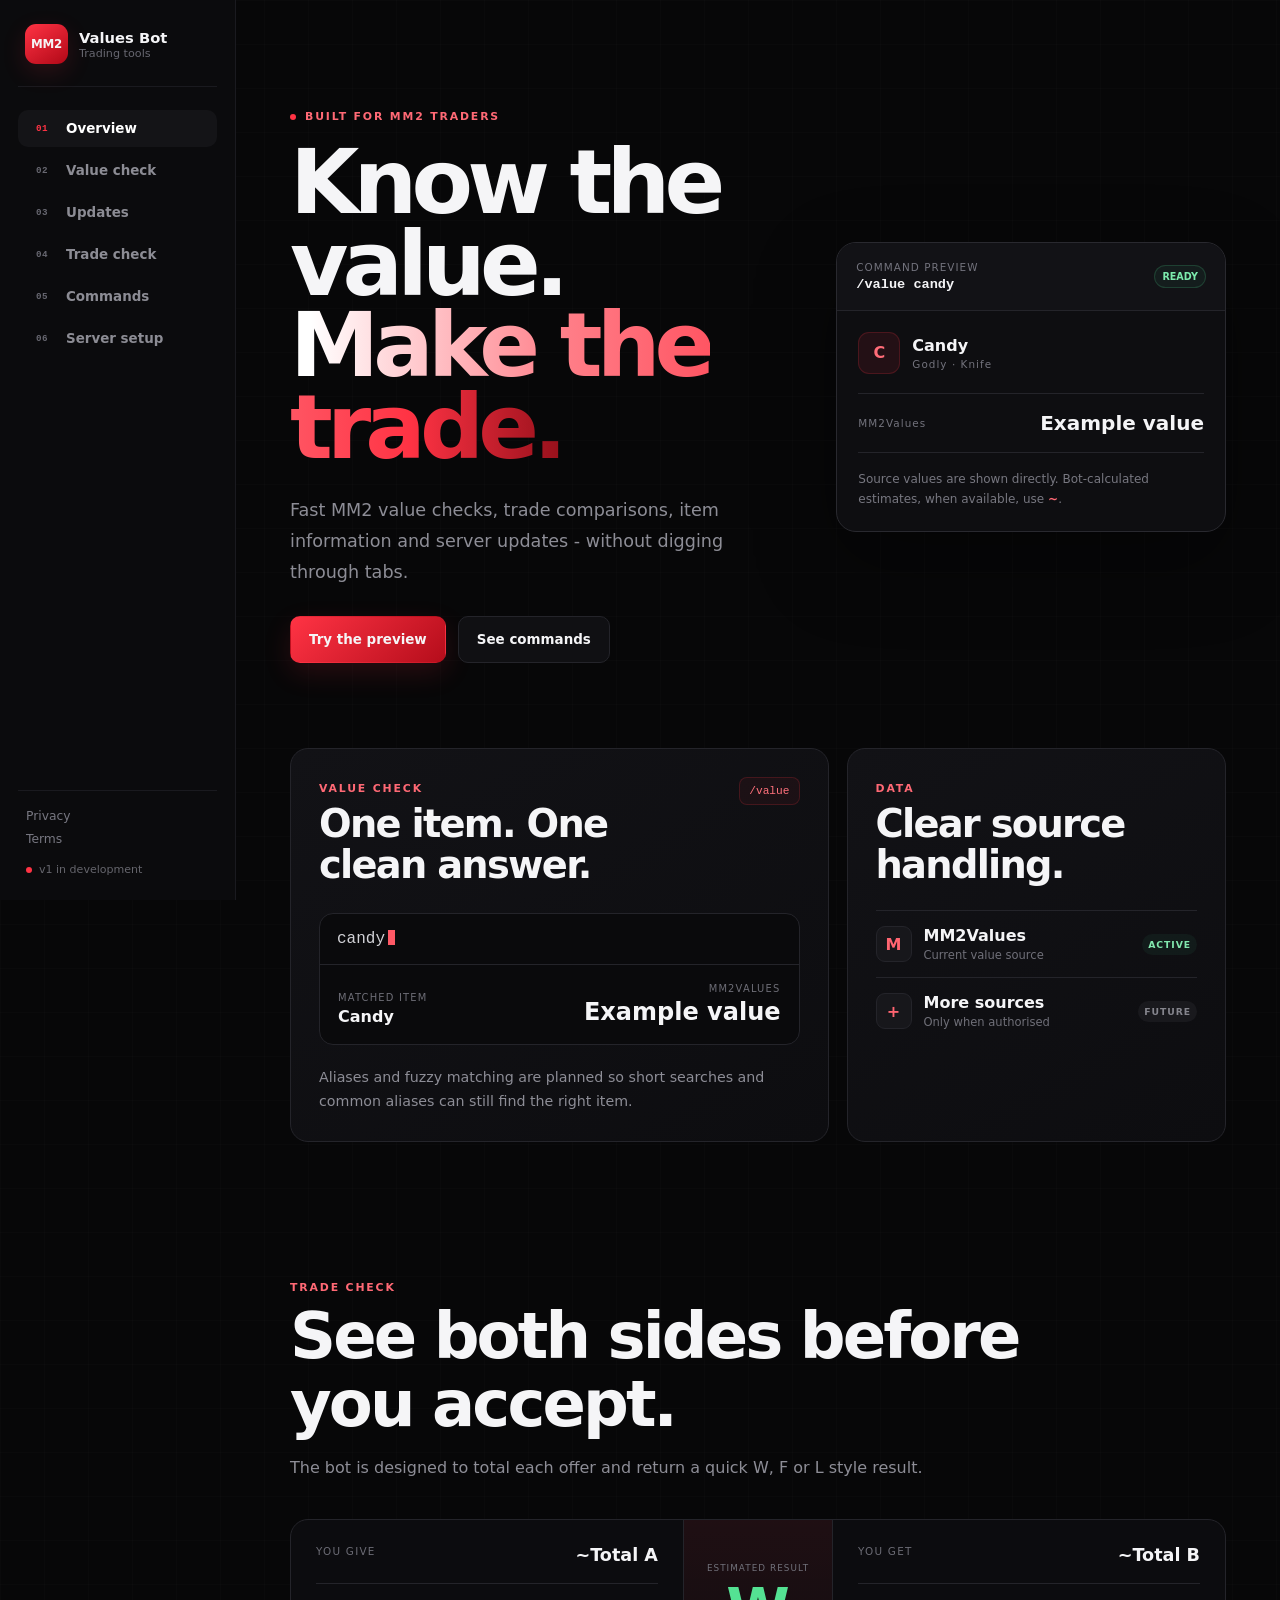
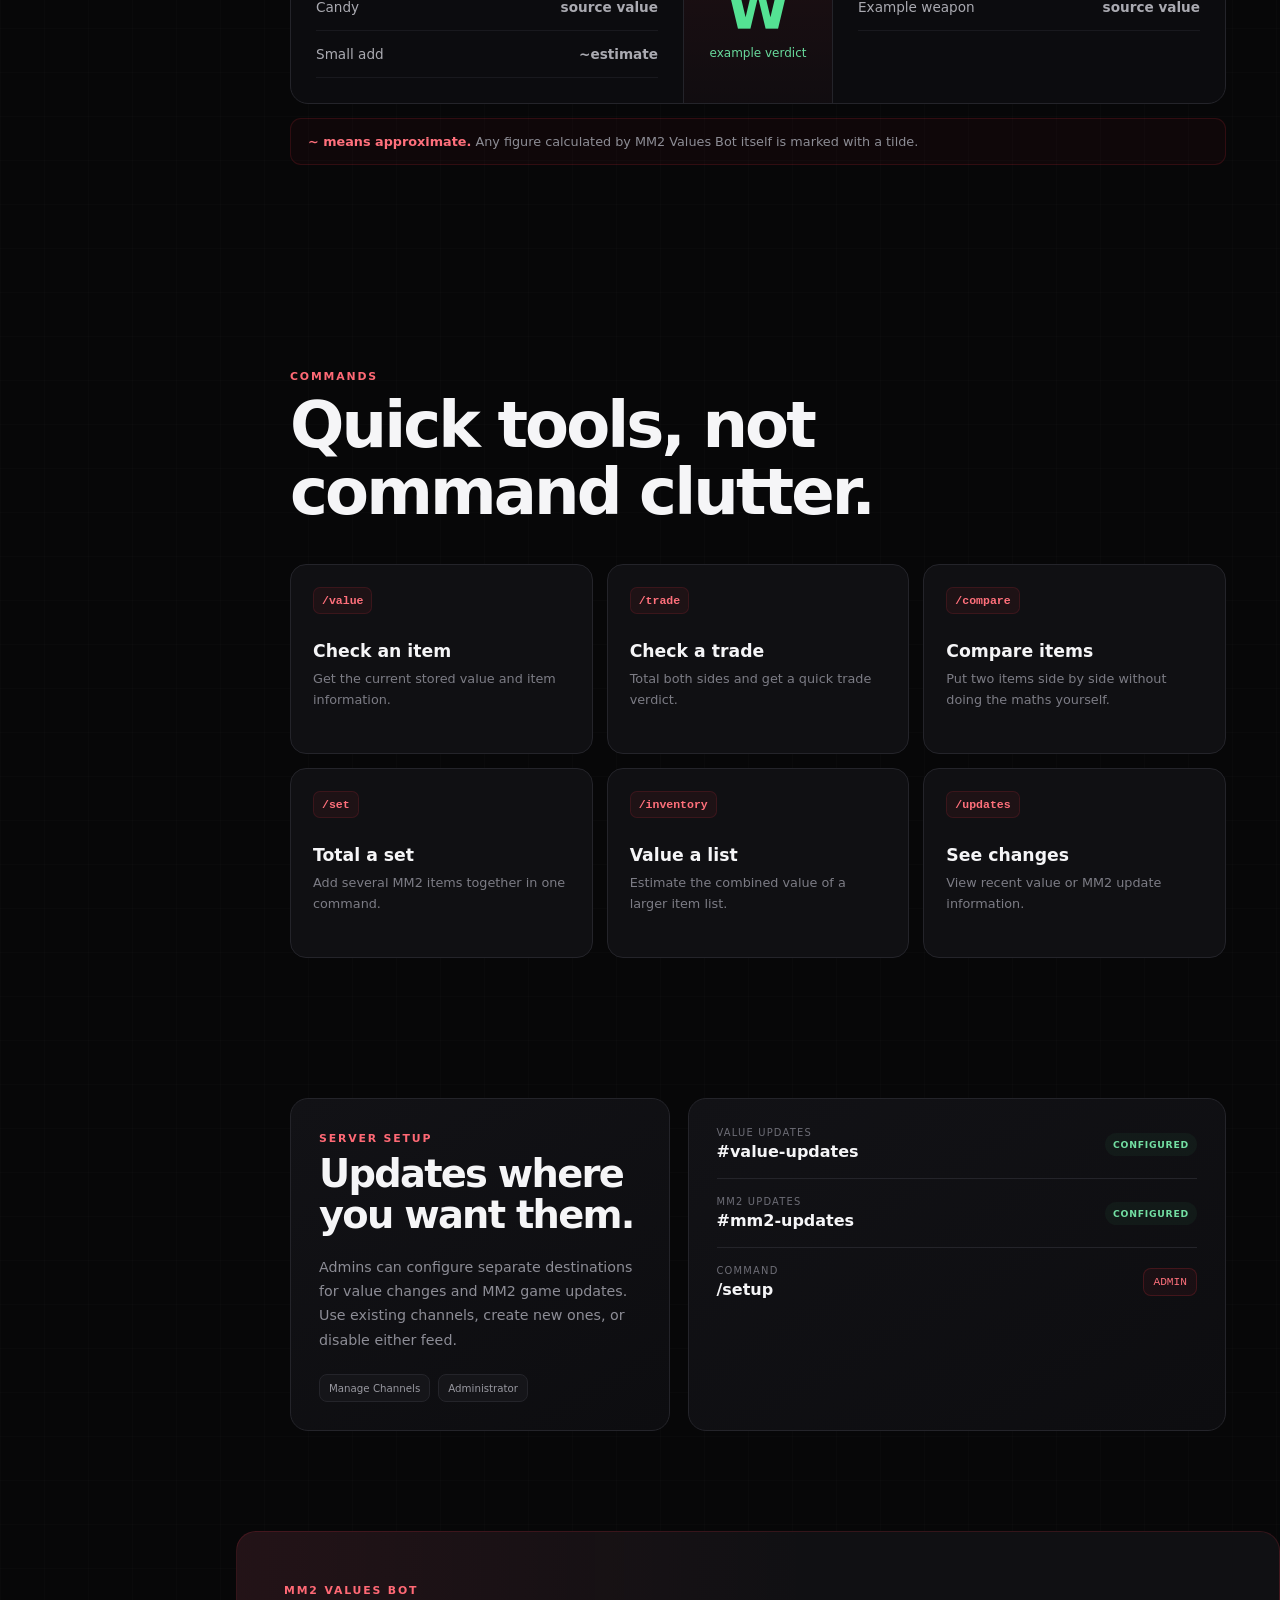
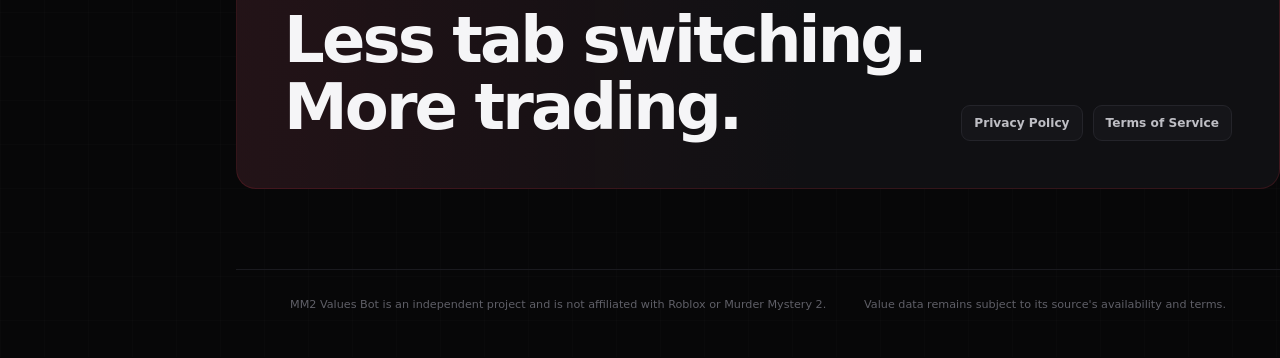
==== commit 7443bca2: "Add files via upload" ====
--- a/index.html
+++ b/index.html
@@ -6,7 +6,7 @@
   <meta name="theme-color" content="#070708">
   <meta name="description" content="MM2 values, trade checks, item info and updates - all in one place.">
   <title>MM2 Values Bot</title>
-  <link rel="stylesheet" href="style.css?v=3">
+  <link rel="stylesheet" href="style.css?v=3.1">
 </head>
 <body>
   <div class="app-shell">
@@ -20,12 +20,12 @@
       </a>
 
       <nav class="side-nav">
-        <a class="active" href="#top"><span>⌂</span>Overview</a>
-        <a href="#value"><span>◆</span>Value check</a>
-        <a href="#trade"><span>⇄</span>Trade check</a>
-        <a href="#commands"><span>/</span>Commands</a>
-        <a href="#updates"><span>↻</span>Updates</a>
-        <a href="#setup"><span>⚙</span>Server setup</a>
+        <a class="active" href="#top"><span class="nav-code">01</span>Overview</a>
+        <a href="#value"><span class="nav-code">02</span>Value check</a>
+        <a href="#updates"><span class="nav-code">03</span>Updates</a>
+        <a href="#trade"><span class="nav-code">04</span>Trade check</a>
+        <a href="#commands"><span class="nav-code">05</span>Commands</a>
+        <a href="#setup"><span class="nav-code">06</span>Server setup</a>
       </nav>
 
       <div class="side-bottom">
@@ -37,7 +37,7 @@
 
     <div class="mobile-bar">
       <a class="mobile-brand" href="#top"><span>MM2</span> Values Bot</a>
-      <button id="menuButton" aria-label="Open navigation" aria-expanded="false">☰</button>
+      <button id="menuButton" class="menu-button" aria-label="Open navigation" aria-expanded="false"><span></span><span></span><span></span></button>
     </div>
 
     <main class="main">
@@ -56,21 +56,21 @@
           <div class="terminal-head">
             <div>
               <small>COMMAND PREVIEW</small>
-              <strong>/value harvester</strong>
+              <strong>/value candy</strong>
             </div>
             <span class="online">READY</span>
           </div>
           <div class="terminal-body">
             <div class="item-line">
-              <div class="item-icon">H</div>
+              <div class="item-icon">C</div>
               <div>
-                <strong>Harvester</strong>
-                <small>Ancient · Gun</small>
+                <strong>Candy</strong>
+                <small>Godly · Knife</small>
               </div>
             </div>
             <div class="terminal-stat">
               <span>MM2Values</span>
-              <strong>250</strong>
+              <strong>Example value</strong>
             </div>
             <div class="terminal-note">Source values are shown directly. Bot-calculated estimates, when available, use <b>~</b>.</div>
           </div>
@@ -87,19 +87,19 @@
             <span class="slash">/value</span>
           </div>
           <div class="search-demo">
-            <div class="fake-input">harv<span class="cursor"></span></div>
+            <div class="fake-input">candy<span class="cursor"></span></div>
             <div class="search-result">
               <div>
                 <small>MATCHED ITEM</small>
-                <strong>Harvester</strong>
+                <strong>Candy</strong>
               </div>
               <div class="value-number">
                 <small>MM2VALUES</small>
-                <strong>250</strong>
+                <strong>Example value</strong>
               </div>
             </div>
           </div>
-          <p class="panel-copy">Aliases and fuzzy matching are planned so short searches like <code>harv</code> can still find the right item.</p>
+          <p class="panel-copy">Aliases and fuzzy matching are planned so short searches and common aliases can still find the right item.</p>
         </article>
 
         <article class="panel span-5 reveal delay" id="updates">
@@ -137,18 +137,18 @@
 
         <div class="trade-board reveal">
           <div class="trade-side">
-            <div class="trade-title"><span>YOU GIVE</span><strong>~265</strong></div>
-            <div class="trade-item"><span>Harvester</span><b>250</b></div>
-            <div class="trade-item"><span>Small add</span><b>~15</b></div>
+            <div class="trade-title"><span>YOU GIVE</span><strong>~Total A</strong></div>
+            <div class="trade-item"><span>Candy</span><b>source value</b></div>
+            <div class="trade-item"><span>Small add</span><b>~estimate</b></div>
           </div>
           <div class="verdict">
             <small>ESTIMATED RESULT</small>
             <strong>W</strong>
-            <span>+~35</span>
+            <span>example verdict</span>
           </div>
           <div class="trade-side">
-            <div class="trade-title"><span>YOU GET</span><strong>300</strong></div>
-            <div class="trade-item"><span>Example item</span><b>300</b></div>
+            <div class="trade-title"><span>YOU GET</span><strong>~Total B</strong></div>
+            <div class="trade-item"><span>Example weapon</span><b>source value</b></div>
           </div>
         </div>
         <div class="estimate-rule reveal"><b>~ means approximate.</b> Any figure calculated by MM2 Values Bot itself is marked with a tilde.</div>
@@ -223,6 +223,6 @@
       </footer>
     </main>
   </div>
-  <script src="script.js?v=3"></script>
+  <script src="script.js?v=3.1"></script>
 </body>
 </html>
--- a/style.css
+++ b/style.css
@@ -61,7 +61,12 @@
   font-size:.84rem;font-weight:650;
 }
 .side-nav a span{
-  width:20px;text-align:center;color:#676770;font-weight:900
+  width:24px;text-align:center;color:#676770;font-weight:900
+}
+.side-nav .nav-code{
+  font-family:ui-monospace,SFMono-Regular,Consolas,monospace;
+  font-size:.58rem;
+  letter-spacing:.04em;
 }
 .side-nav a:hover,.side-nav a.active{
   background:#141417;color:#fff
@@ -393,7 +398,15 @@
     border-radius:8px;background:linear-gradient(145deg,var(--red),var(--red2));
     font-size:.59rem
   }
-  #menuButton{background:#151519;color:white;border:1px solid var(--line);border-radius:8px;padding:7px 10px}
+  #menuButton{
+    width:38px;height:34px;
+    display:grid;align-content:center;gap:4px;
+    background:#151519;border:1px solid var(--line);
+    border-radius:8px;padding:0 9px
+  }
+  #menuButton span{
+    display:block;width:100%;height:2px;border-radius:2px;background:#d8d8dd
+  }
   .main,.legal-shell{margin-left:0;width:100%}
   .hero{grid-template-columns:1fr;padding-top:70px}
   .dashboard-grid{grid-template-columns:1fr}
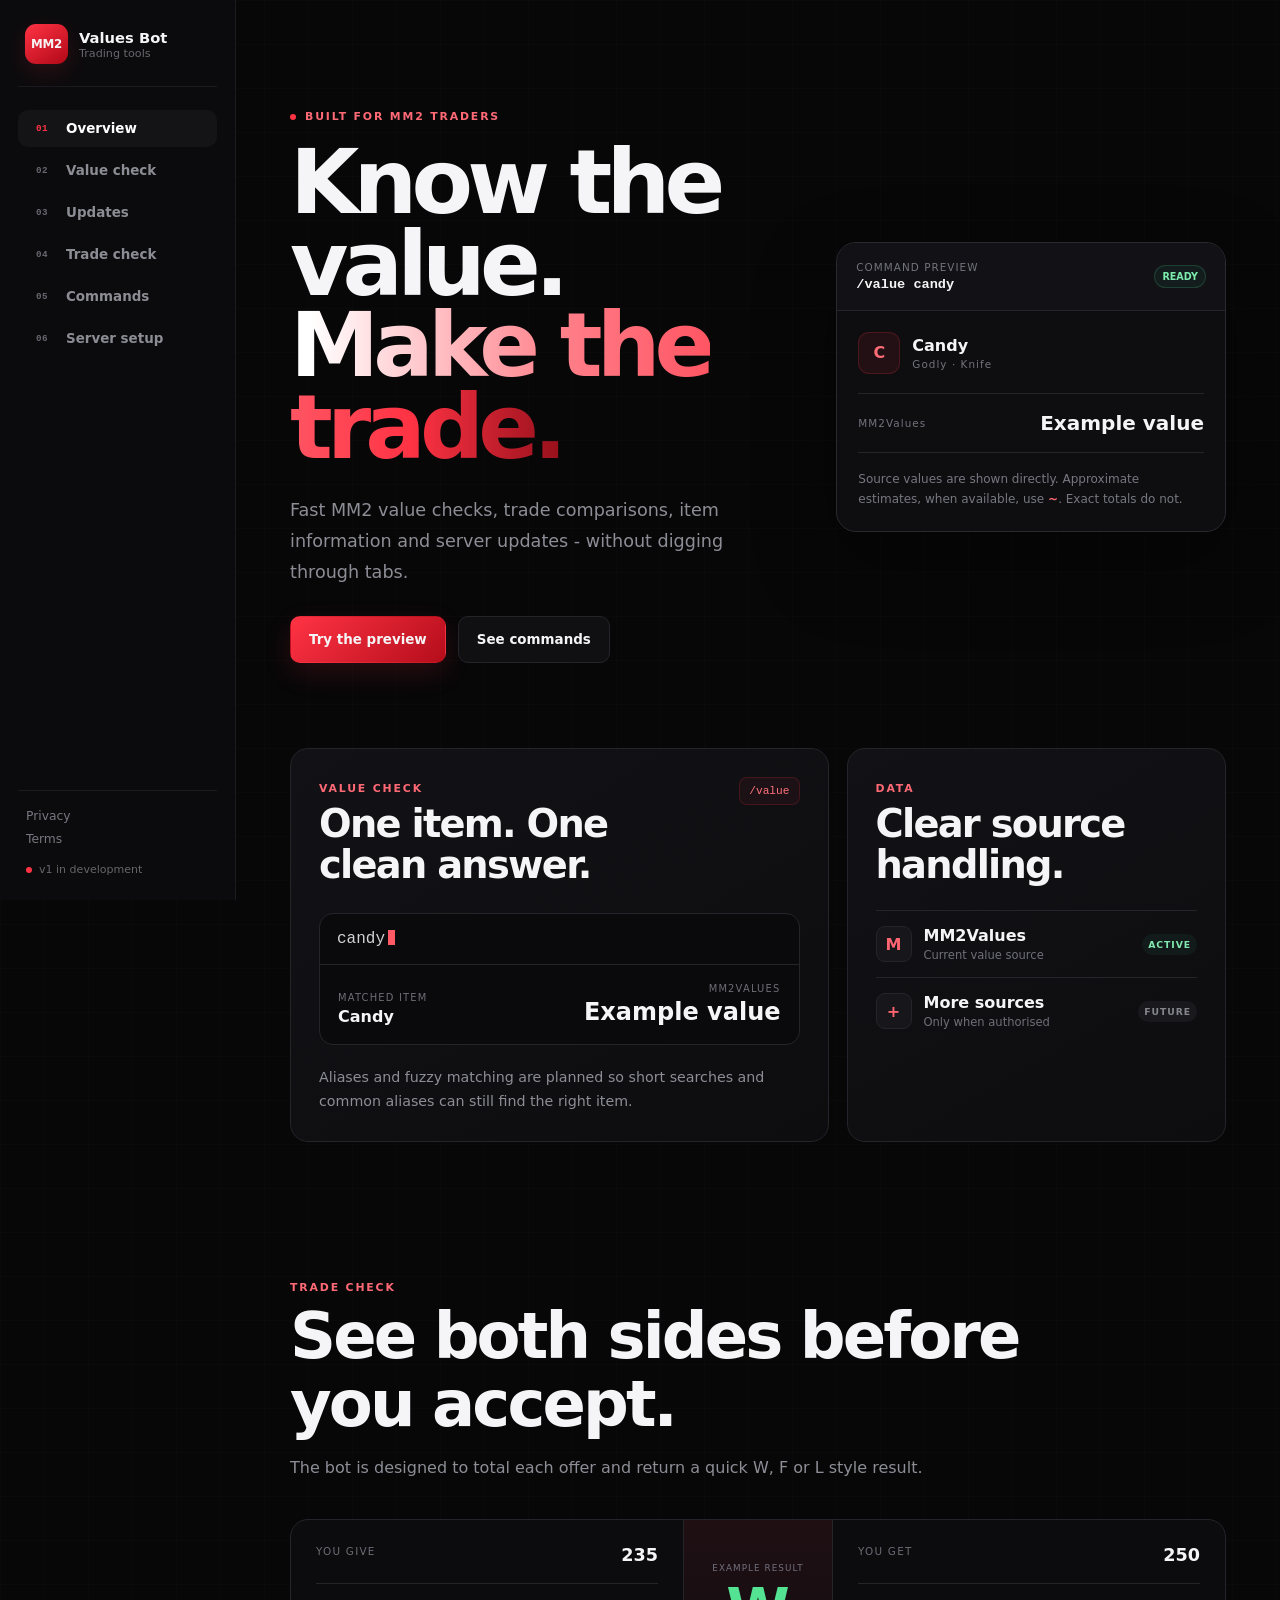
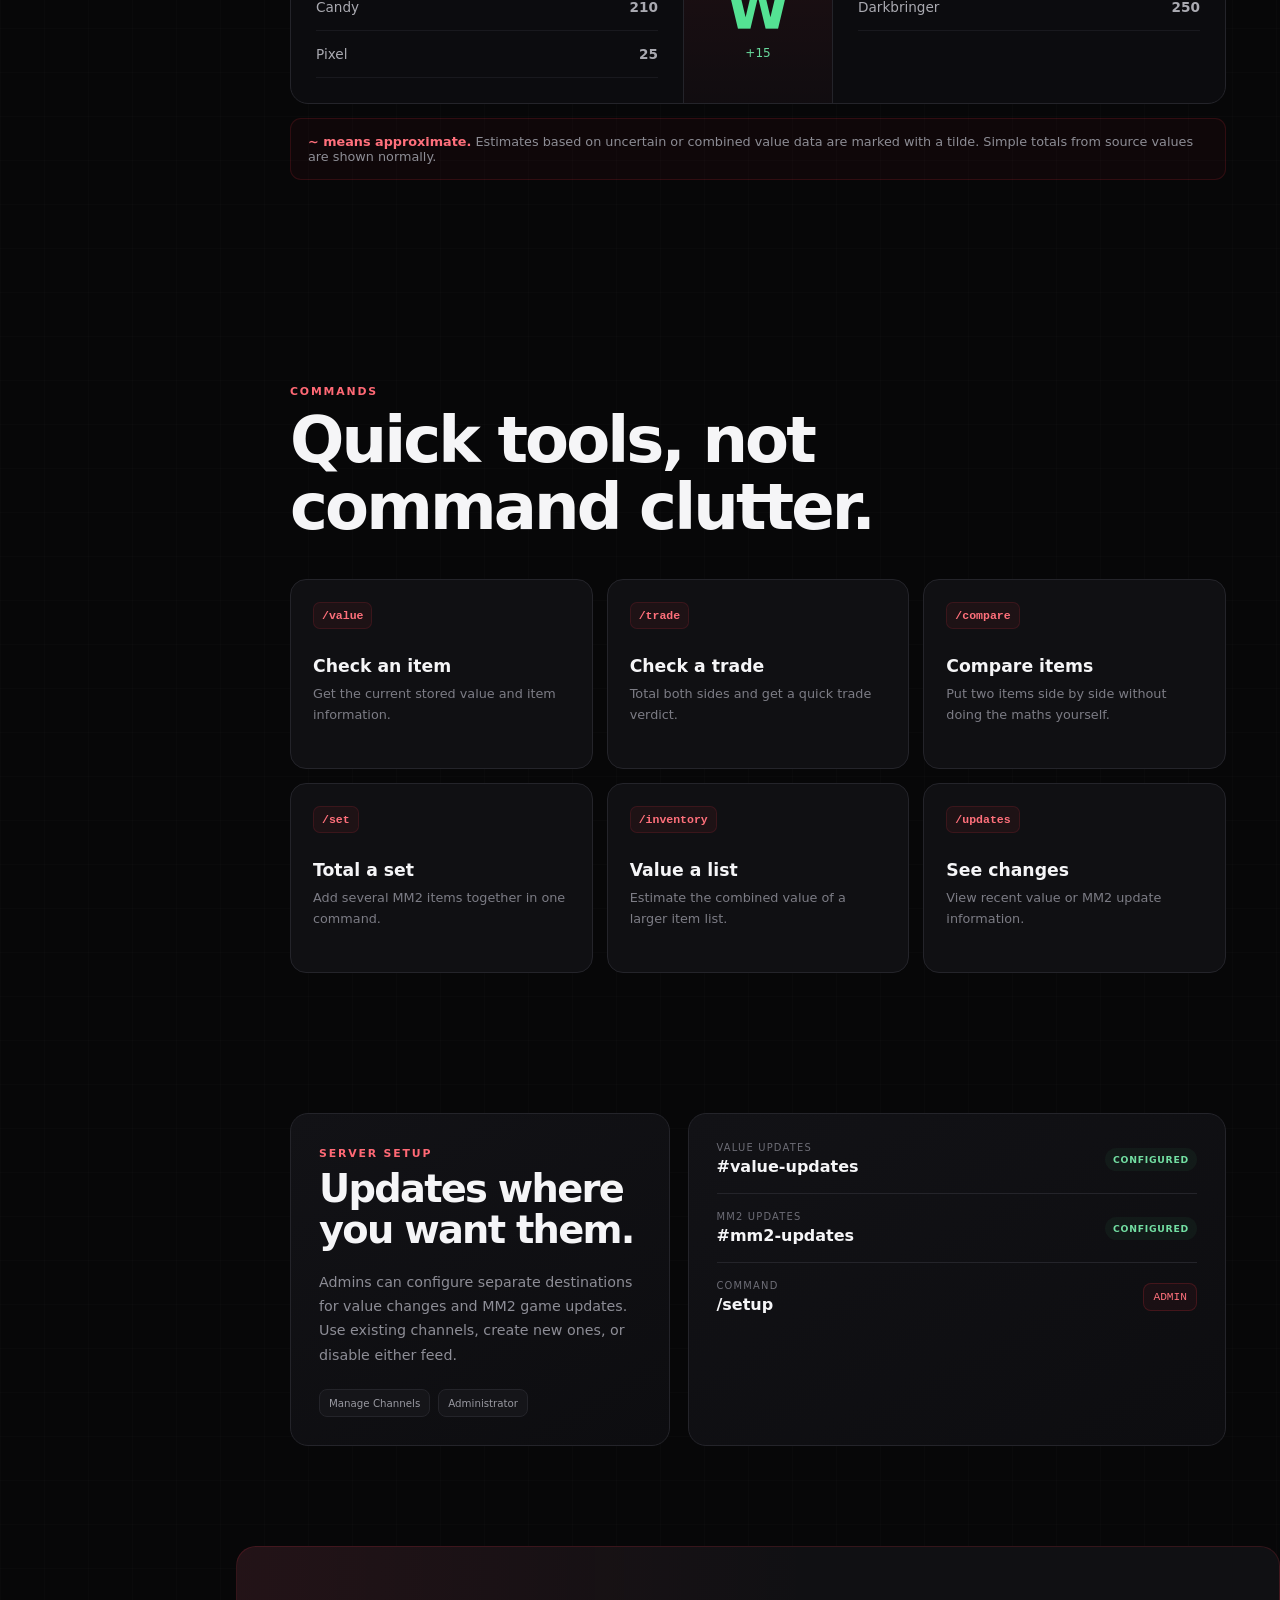
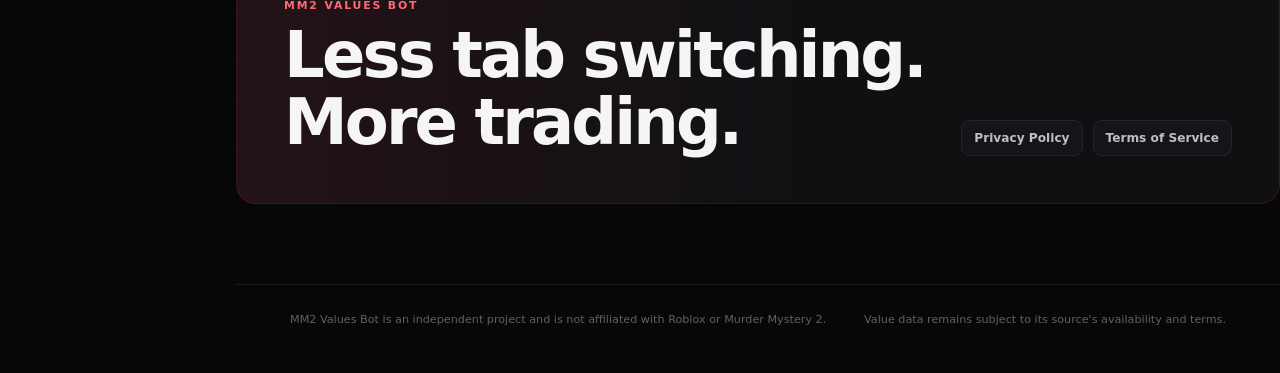
==== commit 07e7f186: "Add files via upload" ====
--- a/index.html
+++ b/index.html
@@ -6,7 +6,7 @@
   <meta name="theme-color" content="#070708">
   <meta name="description" content="MM2 values, trade checks, item info and updates - all in one place.">
   <title>MM2 Values Bot</title>
-  <link rel="stylesheet" href="style.css?v=3.1">
+  <link rel="stylesheet" href="style.css?v=3.2">
 </head>
 <body>
   <div class="app-shell">
@@ -72,7 +72,7 @@
               <span>MM2Values</span>
               <strong>Example value</strong>
             </div>
-            <div class="terminal-note">Source values are shown directly. Bot-calculated estimates, when available, use <b>~</b>.</div>
+            <div class="terminal-note">Source values are shown directly. Approximate estimates, when available, use <b>~</b>. Exact totals do not.</div>
           </div>
         </div>
       </section>
@@ -137,21 +137,21 @@
 
         <div class="trade-board reveal">
           <div class="trade-side">
-            <div class="trade-title"><span>YOU GIVE</span><strong>~Total A</strong></div>
-            <div class="trade-item"><span>Candy</span><b>source value</b></div>
-            <div class="trade-item"><span>Small add</span><b>~estimate</b></div>
+            <div class="trade-title"><span>YOU GIVE</span><strong>235</strong></div>
+            <div class="trade-item"><span>Candy</span><b>210</b></div>
+            <div class="trade-item"><span>Pixel</span><b>25</b></div>
           </div>
           <div class="verdict">
-            <small>ESTIMATED RESULT</small>
+            <small>EXAMPLE RESULT</small>
             <strong>W</strong>
-            <span>example verdict</span>
+            <span>+15</span>
           </div>
           <div class="trade-side">
-            <div class="trade-title"><span>YOU GET</span><strong>~Total B</strong></div>
-            <div class="trade-item"><span>Example weapon</span><b>source value</b></div>
-          </div>
-        </div>
-        <div class="estimate-rule reveal"><b>~ means approximate.</b> Any figure calculated by MM2 Values Bot itself is marked with a tilde.</div>
+            <div class="trade-title"><span>YOU GET</span><strong>250</strong></div>
+            <div class="trade-item"><span>Darkbringer</span><b>250</b></div>
+          </div>
+        </div>
+        <div class="estimate-rule reveal"><b>~ means approximate.</b> Estimates based on uncertain or combined value data are marked with a tilde. Simple totals from source values are shown normally.</div>
       </section>
 
       <section class="section" id="commands">
@@ -223,6 +223,6 @@
       </footer>
     </main>
   </div>
-  <script src="script.js?v=3.1"></script>
+  <script src="script.js?v=3.2"></script>
 </body>
 </html>
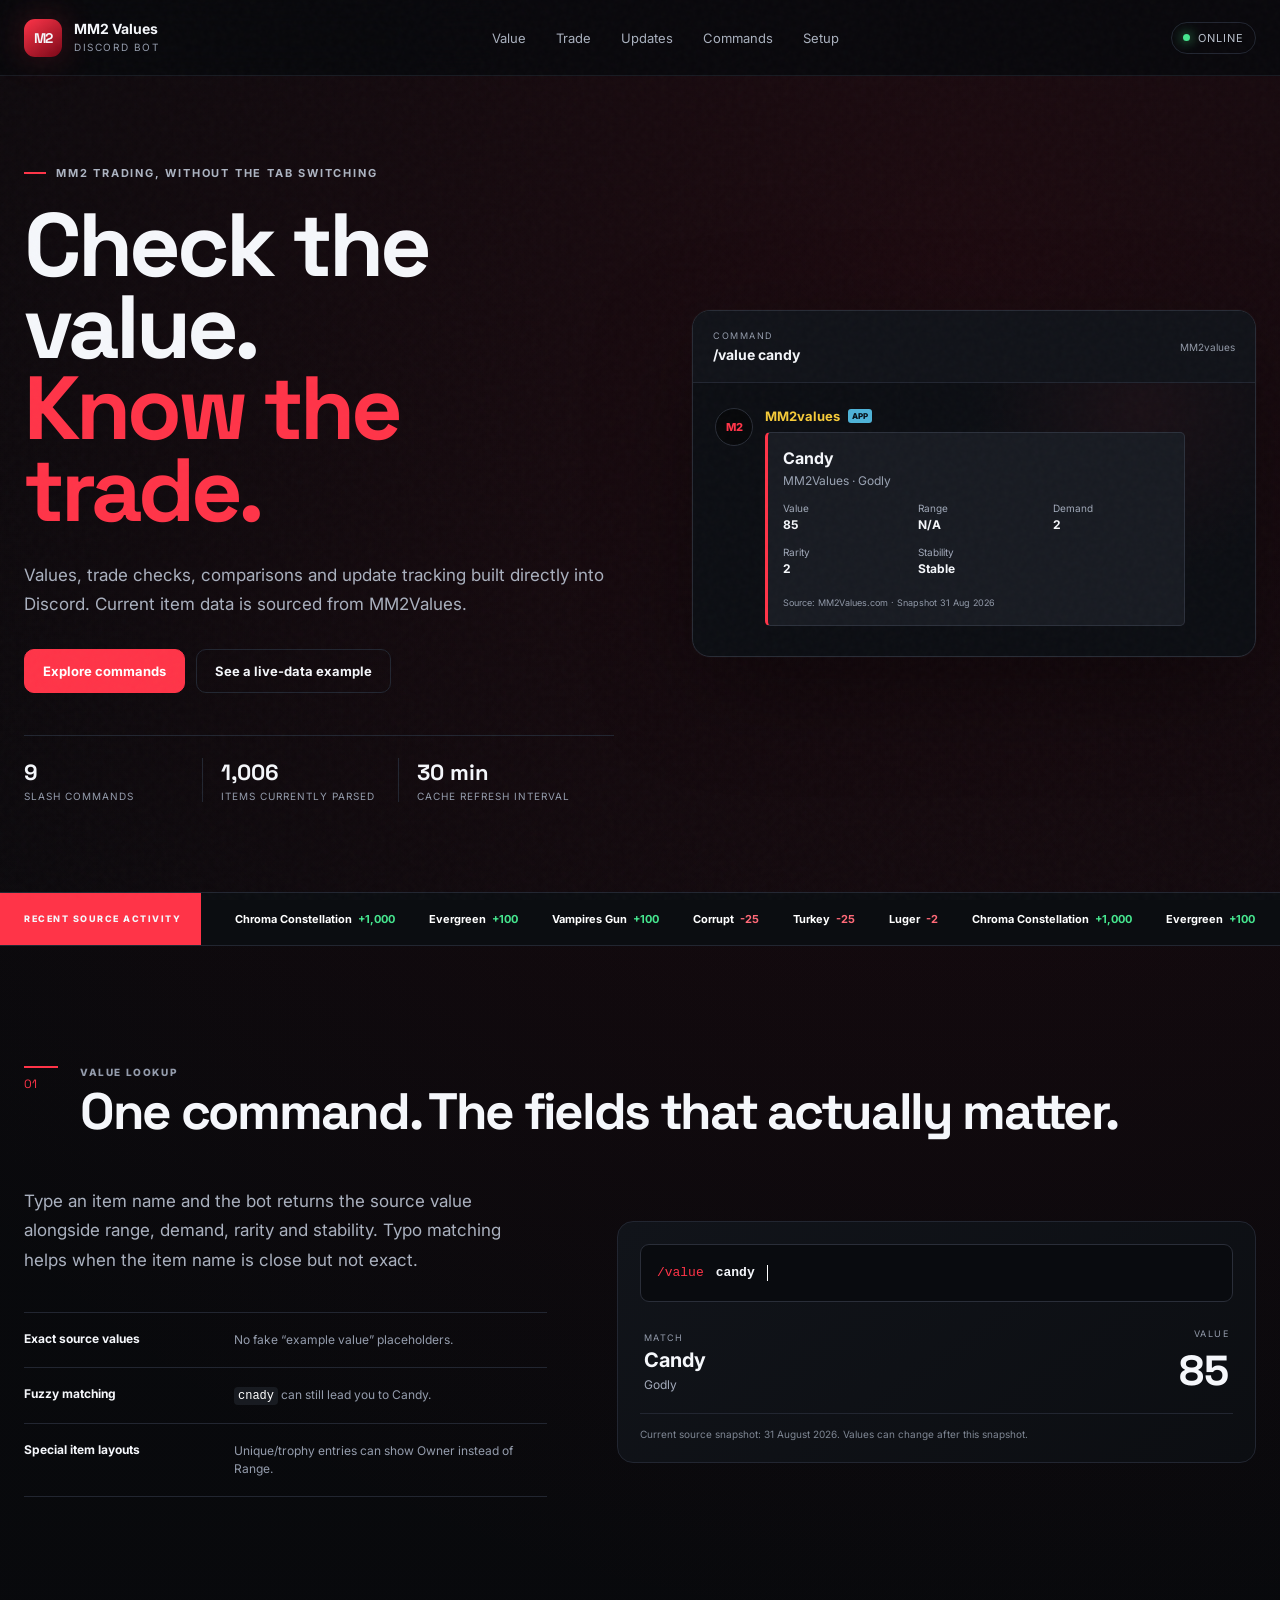
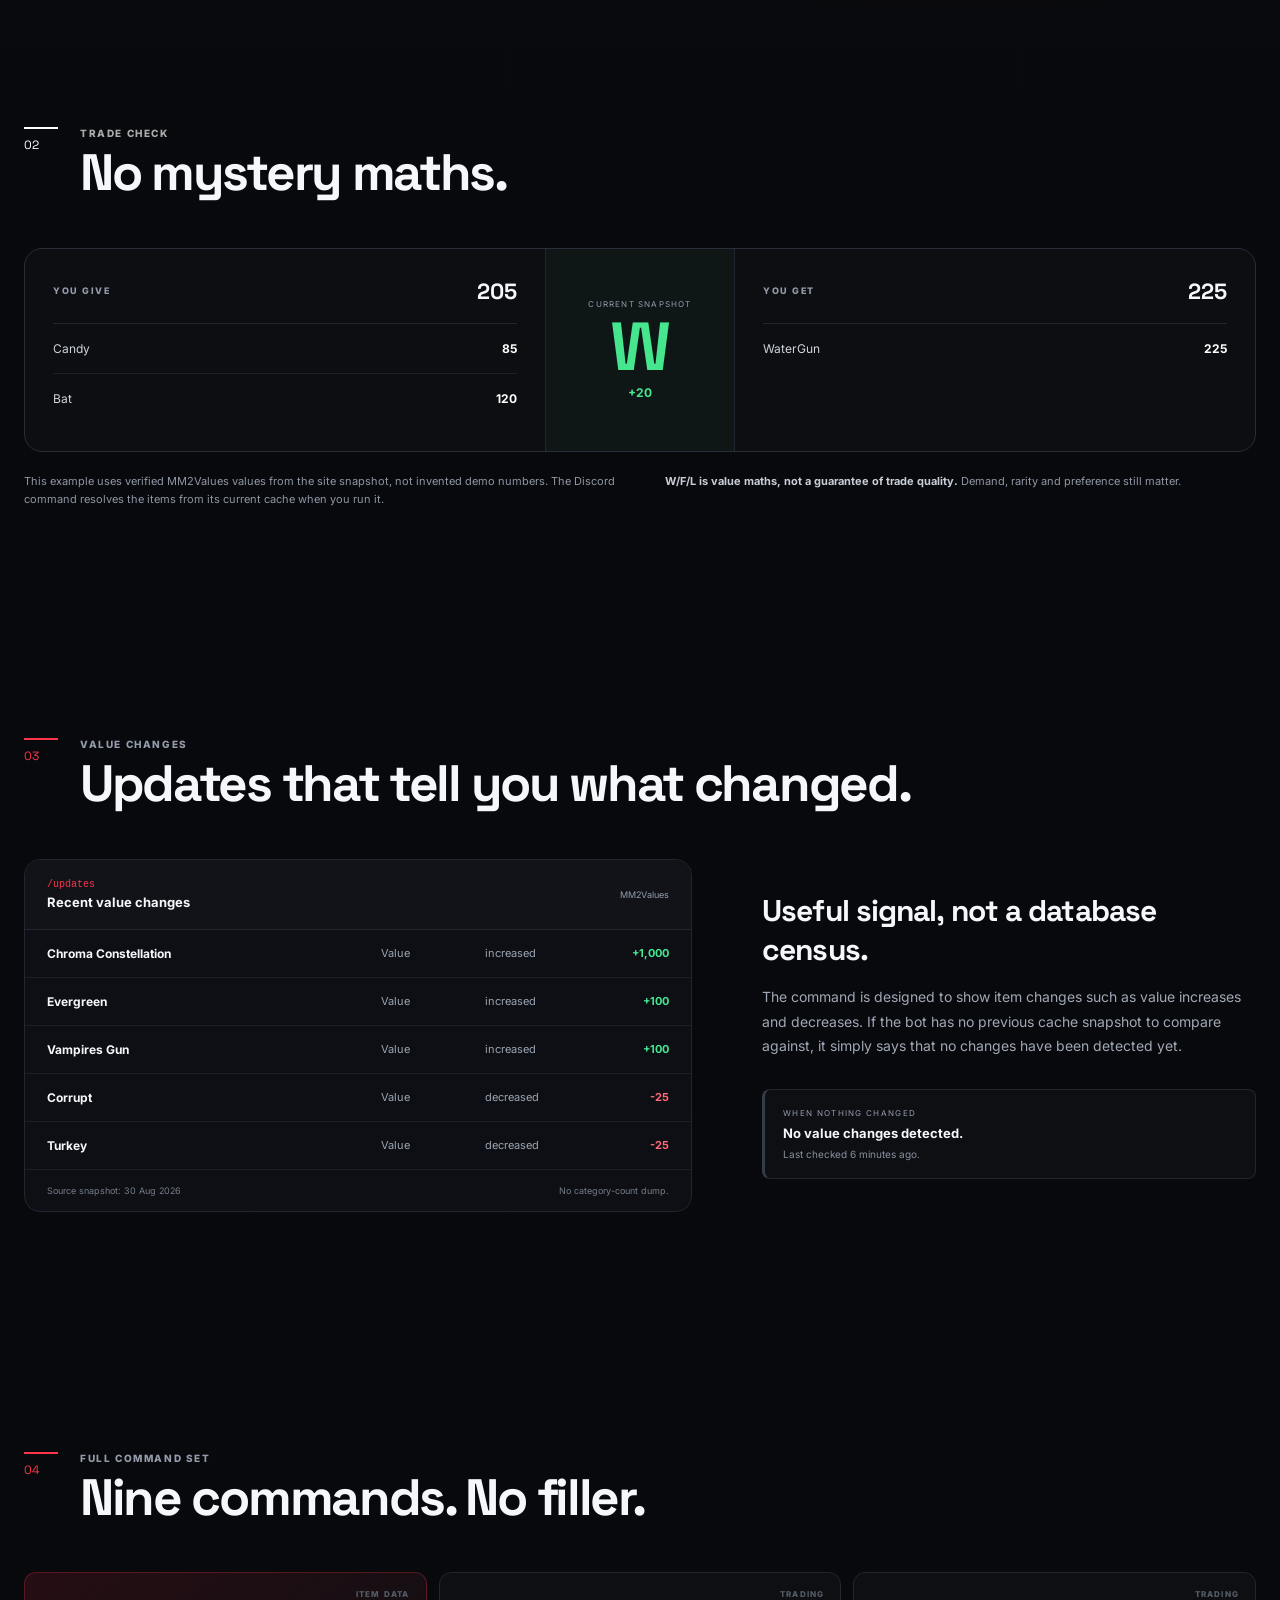
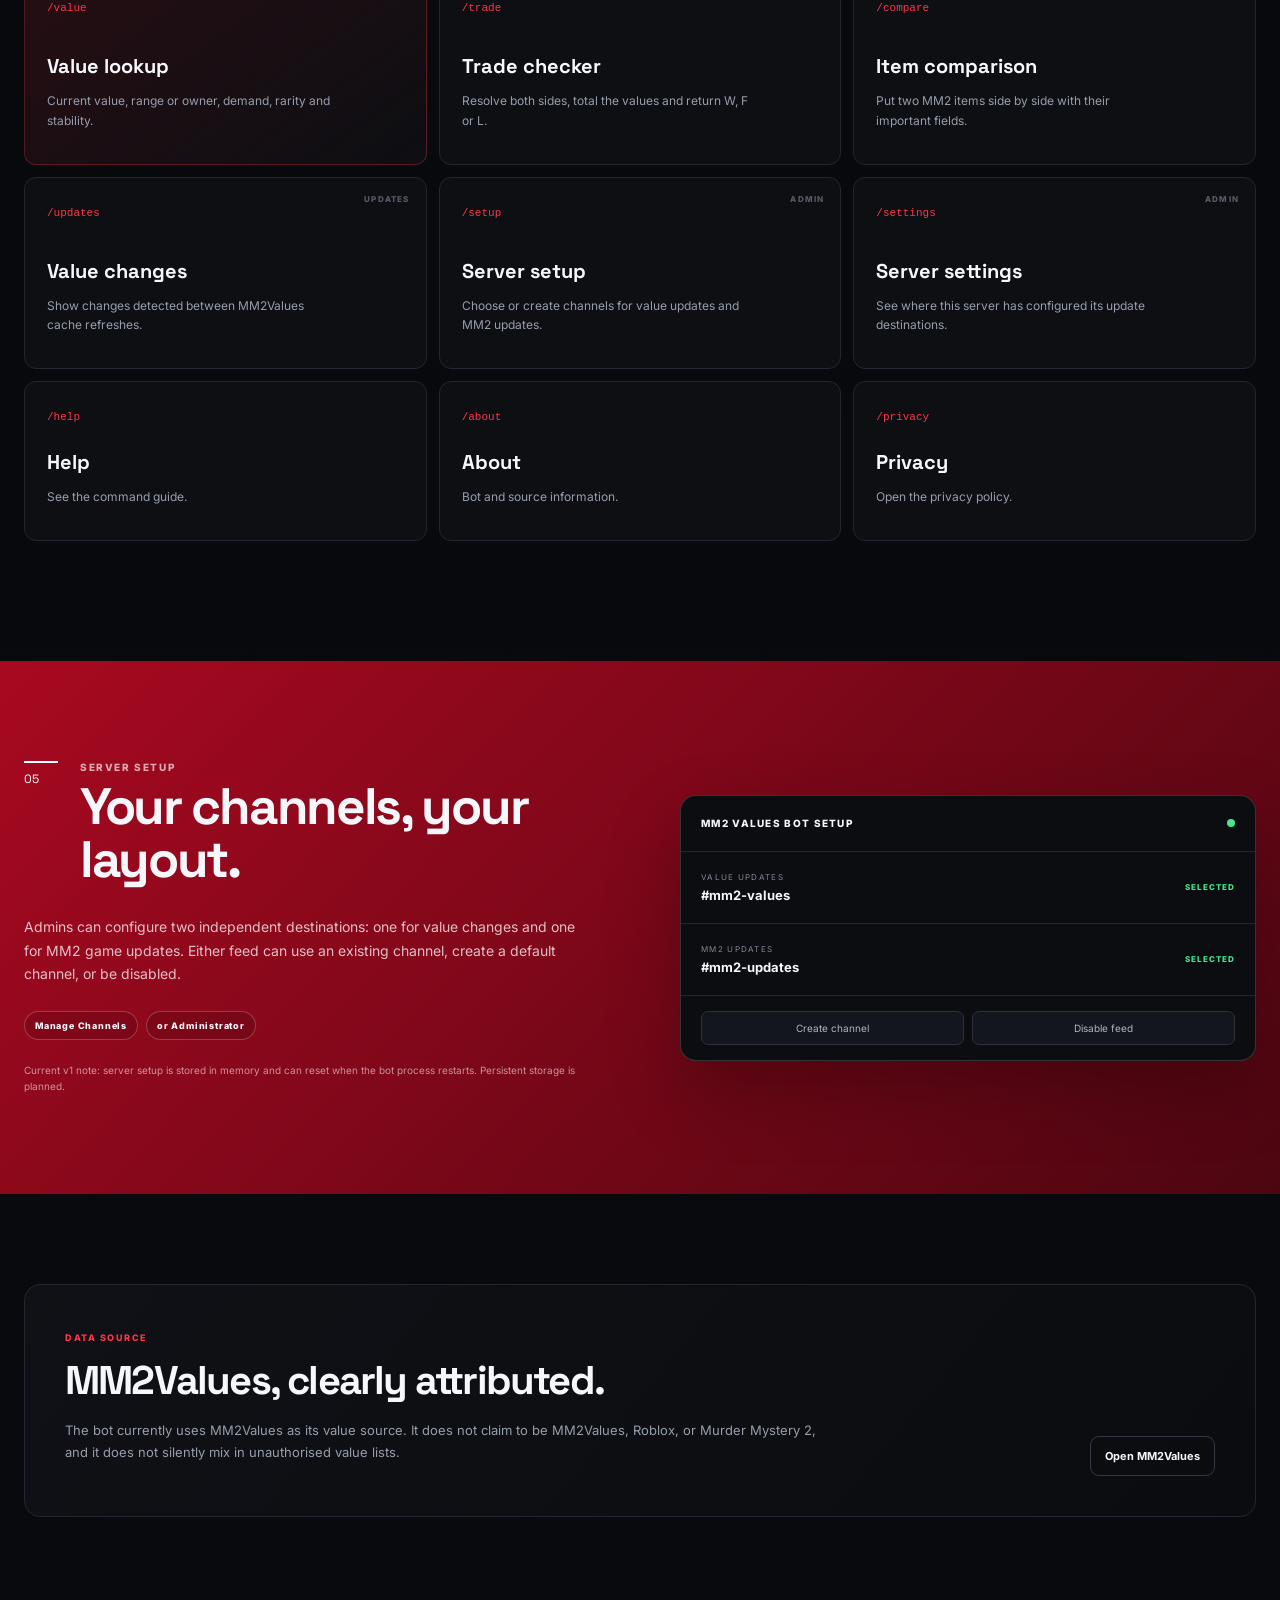
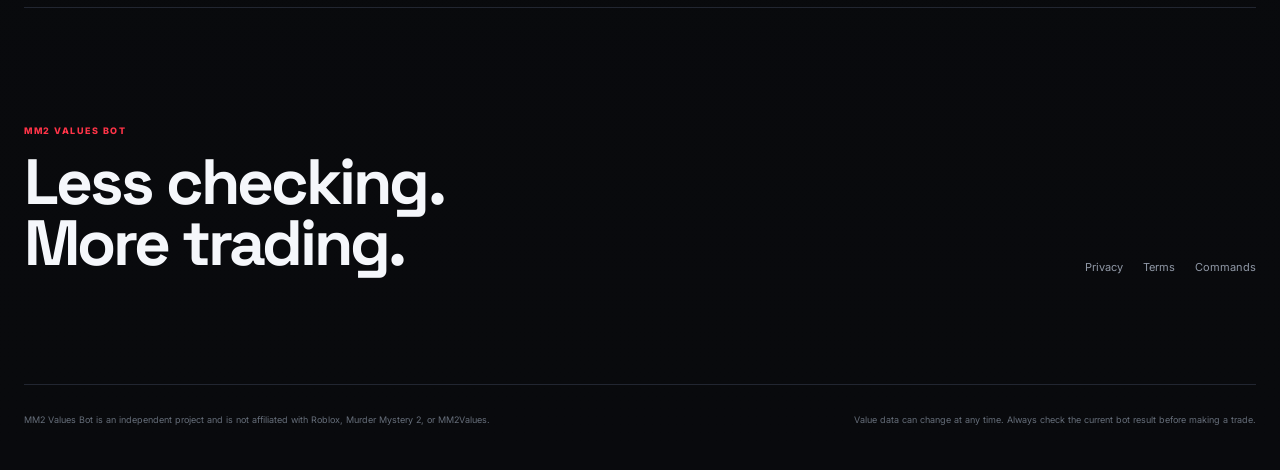
==== commit a1b55095: "Add files via upload" ====
--- a/index.html
+++ b/index.html
@@ -3,226 +3,321 @@
 <head>
   <meta charset="utf-8">
   <meta name="viewport" content="width=device-width,initial-scale=1">
-  <meta name="theme-color" content="#070708">
-  <meta name="description" content="MM2 values, trade checks, item info and updates - all in one place.">
+  <meta name="theme-color" content="#08090c">
+  <meta name="description" content="MM2 Values Bot - fast MM2 value checks, trade checks, comparisons, updates and server setup in Discord.">
   <title>MM2 Values Bot</title>
-  <link rel="stylesheet" href="style.css?v=3.2">
+  <link rel="stylesheet" href="style.css?v=4">
 </head>
 <body>
-  <div class="app-shell">
-    <aside class="sidebar" aria-label="Quick navigation">
-      <a class="side-brand" href="#top">
-        <span class="side-logo">MM2</span>
-        <span class="side-brand-copy">
-          <strong>Values Bot</strong>
-          <small>Trading tools</small>
-        </span>
-      </a>
-
-      <nav class="side-nav">
-        <a class="active" href="#top"><span class="nav-code">01</span>Overview</a>
-        <a href="#value"><span class="nav-code">02</span>Value check</a>
-        <a href="#updates"><span class="nav-code">03</span>Updates</a>
-        <a href="#trade"><span class="nav-code">04</span>Trade check</a>
-        <a href="#commands"><span class="nav-code">05</span>Commands</a>
-        <a href="#setup"><span class="nav-code">06</span>Server setup</a>
-      </nav>
-
-      <div class="side-bottom">
+  <div class="noise" aria-hidden="true"></div>
+
+  <header class="topbar">
+    <a class="brand" href="#home" aria-label="MM2 Values Bot home">
+      <span class="brand-mark">M2</span>
+      <span class="brand-text">
+        <strong>MM2 Values</strong>
+        <small>Discord bot</small>
+      </span>
+    </a>
+
+    <nav class="desktop-nav" aria-label="Main navigation">
+      <a href="#value">Value</a>
+      <a href="#trade">Trade</a>
+      <a href="#updates">Updates</a>
+      <a href="#commands">Commands</a>
+      <a href="#setup">Setup</a>
+    </nav>
+
+    <div class="top-actions">
+      <span class="status-pill"><i></i> Online</span>
+      <button class="menu-button" id="menuButton" aria-label="Open menu" aria-expanded="false">
+        <span></span><span></span>
+      </button>
+    </div>
+  </header>
+
+  <div class="mobile-menu" id="mobileMenu">
+    <a href="#value">Value</a>
+    <a href="#trade">Trade</a>
+    <a href="#updates">Updates</a>
+    <a href="#commands">Commands</a>
+    <a href="#setup">Setup</a>
+    <a href="privacy.html">Privacy</a>
+    <a href="terms.html">Terms</a>
+  </div>
+
+  <main>
+    <section class="hero section-pad" id="home">
+      <div class="hero-copy">
+        <div class="kicker"><span></span> MM2 TRADING, WITHOUT THE TAB SWITCHING</div>
+        <h1>Check the value.<br><em>Know the trade.</em></h1>
+        <p class="hero-lead">Values, trade checks, comparisons and update tracking built directly into Discord. Current item data is sourced from MM2Values.</p>
+
+        <div class="hero-actions">
+          <a class="button primary" href="#commands">Explore commands</a>
+          <a class="button ghost" href="#value">See a live-data example</a>
+        </div>
+
+        <div class="hero-metrics">
+          <div><strong>9</strong><span>slash commands</span></div>
+          <div><strong>1,006</strong><span>items currently parsed</span></div>
+          <div><strong>30 min</strong><span>cache refresh interval</span></div>
+        </div>
+      </div>
+
+      <div class="discord-preview">
+        <div class="discord-head">
+          <div>
+            <small>COMMAND</small>
+            <strong>/value candy</strong>
+          </div>
+          <span>MM2values</span>
+        </div>
+
+        <div class="discord-message">
+          <div class="bot-avatar">M2</div>
+          <div class="message-body">
+            <div class="bot-line"><strong>MM2values</strong><span>APP</span></div>
+            <div class="embed-card">
+              <h3>Candy</h3>
+              <p>MM2Values · Godly</p>
+              <div class="embed-grid">
+                <div><span>Value</span><strong data-value="candy">85</strong></div>
+                <div><span>Range</span><strong>N/A</strong></div>
+                <div><span>Demand</span><strong>2</strong></div>
+                <div><span>Rarity</span><strong>2</strong></div>
+                <div><span>Stability</span><strong>Stable</strong></div>
+              </div>
+              <small>Source: MM2Values.com · Snapshot 31 Aug 2026</small>
+            </div>
+          </div>
+        </div>
+      </div>
+    </section>
+
+    <section class="ticker-wrap">
+      <div class="ticker-label">RECENT SOURCE ACTIVITY</div>
+      <div class="ticker" aria-label="Recent MM2Values changes">
+        <div class="ticker-track" id="tickerTrack"></div>
+      </div>
+    </section>
+
+    <section class="value-section section-pad" id="value">
+      <div class="section-title">
+        <span class="section-index">01</span>
+        <div>
+          <p>VALUE LOOKUP</p>
+          <h2>One command. The fields that actually matter.</h2>
+        </div>
+      </div>
+
+      <div class="value-layout">
+        <div class="feature-copy">
+          <p>Type an item name and the bot returns the source value alongside range, demand, rarity and stability. Typo matching helps when the item name is close but not exact.</p>
+
+          <div class="mini-points">
+            <div>
+              <strong>Exact source values</strong>
+              <span>No fake “example value” placeholders.</span>
+            </div>
+            <div>
+              <strong>Fuzzy matching</strong>
+              <span><code>cnady</code> can still lead you to Candy.</span>
+            </div>
+            <div>
+              <strong>Special item layouts</strong>
+              <span>Unique/trophy entries can show Owner instead of Range.</span>
+            </div>
+          </div>
+        </div>
+
+        <div class="lookup-demo">
+          <div class="lookup-input">
+            <span>/value</span>
+            <strong>candy</strong>
+            <i></i>
+          </div>
+          <div class="lookup-result">
+            <div class="lookup-name">
+              <small>MATCH</small>
+              <strong>Candy</strong>
+              <span>Godly</span>
+            </div>
+            <div class="big-value">
+              <small>VALUE</small>
+              <strong data-value="candy">85</strong>
+            </div>
+          </div>
+          <div class="snapshot-note">Current source snapshot: 31 August 2026. Values can change after this snapshot.</div>
+        </div>
+      </div>
+    </section>
+
+    <section class="trade-section section-pad" id="trade">
+      <div class="section-title light">
+        <span class="section-index">02</span>
+        <div>
+          <p>TRADE CHECK</p>
+          <h2>No mystery maths.</h2>
+        </div>
+      </div>
+
+      <div class="trade-board">
+        <div class="trade-column">
+          <div class="trade-column-head">
+            <span>YOU GIVE</span>
+            <strong id="giveTotal">205</strong>
+          </div>
+          <div class="trade-row"><span>Candy</span><b data-value="candy">85</b></div>
+          <div class="trade-row"><span>Bat</span><b data-value="bat">120</b></div>
+        </div>
+
+        <div class="trade-verdict">
+          <small>CURRENT SNAPSHOT</small>
+          <strong id="tradeVerdict">W</strong>
+          <span id="tradeDifference">+20</span>
+        </div>
+
+        <div class="trade-column">
+          <div class="trade-column-head">
+            <span>YOU GET</span>
+            <strong id="getTotal">225</strong>
+          </div>
+          <div class="trade-row"><span>WaterGun</span><b data-value="watergun">225</b></div>
+        </div>
+      </div>
+
+      <div class="trade-foot">
+        <p>This example uses verified MM2Values values from the site snapshot, not invented demo numbers. The Discord command resolves the items from its current cache when you run it.</p>
+        <p><b>W/F/L is value maths, not a guarantee of trade quality.</b> Demand, rarity and preference still matter.</p>
+      </div>
+    </section>
+
+    <section class="updates-section section-pad" id="updates">
+      <div class="section-title">
+        <span class="section-index">03</span>
+        <div>
+          <p>VALUE CHANGES</p>
+          <h2>Updates that tell you what changed.</h2>
+        </div>
+      </div>
+
+      <div class="updates-grid">
+        <div class="updates-card">
+          <div class="updates-card-head">
+            <div>
+              <small>/updates</small>
+              <strong>Recent value changes</strong>
+            </div>
+            <span>MM2Values</span>
+          </div>
+          <div id="updateRows"></div>
+          <div class="updates-footer">
+            <span>Source snapshot: 30 Aug 2026</span>
+            <span>No category-count dump.</span>
+          </div>
+        </div>
+
+        <div class="updates-copy">
+          <h3>Useful signal, not a database census.</h3>
+          <p>The command is designed to show item changes such as value increases and decreases. If the bot has no previous cache snapshot to compare against, it simply says that no changes have been detected yet.</p>
+          <div class="plain-status">
+            <span>WHEN NOTHING CHANGED</span>
+            <strong>No value changes detected.</strong>
+            <small>Last checked 6 minutes ago.</small>
+          </div>
+        </div>
+      </div>
+    </section>
+
+    <section class="commands-section section-pad" id="commands">
+      <div class="section-title">
+        <span class="section-index">04</span>
+        <div>
+          <p>FULL COMMAND SET</p>
+          <h2>Nine commands. No filler.</h2>
+        </div>
+      </div>
+
+      <div class="command-grid">
+        <article class="command-card featured"><code>/value</code><h3>Value lookup</h3><p>Current value, range or owner, demand, rarity and stability.</p><span>ITEM DATA</span></article>
+        <article class="command-card"><code>/trade</code><h3>Trade checker</h3><p>Resolve both sides, total the values and return W, F or L.</p><span>TRADING</span></article>
+        <article class="command-card"><code>/compare</code><h3>Item comparison</h3><p>Put two MM2 items side by side with their important fields.</p><span>TRADING</span></article>
+        <article class="command-card"><code>/updates</code><h3>Value changes</h3><p>Show changes detected between MM2Values cache refreshes.</p><span>UPDATES</span></article>
+        <article class="command-card"><code>/setup</code><h3>Server setup</h3><p>Choose or create channels for value updates and MM2 updates.</p><span>ADMIN</span></article>
+        <article class="command-card"><code>/settings</code><h3>Server settings</h3><p>See where this server has configured its update destinations.</p><span>ADMIN</span></article>
+        <article class="command-card small"><code>/help</code><h3>Help</h3><p>See the command guide.</p></article>
+        <article class="command-card small"><code>/about</code><h3>About</h3><p>Bot and source information.</p></article>
+        <article class="command-card small"><code>/privacy</code><h3>Privacy</h3><p>Open the privacy policy.</p></article>
+      </div>
+    </section>
+
+    <section class="setup-section section-pad" id="setup">
+      <div class="setup-copy">
+        <div class="section-title light compact-title">
+          <span class="section-index">05</span>
+          <div>
+            <p>SERVER SETUP</p>
+            <h2>Your channels, your layout.</h2>
+          </div>
+        </div>
+        <p>Admins can configure two independent destinations: one for value changes and one for MM2 game updates. Either feed can use an existing channel, create a default channel, or be disabled.</p>
+        <div class="permission-row">
+          <span>Manage Channels</span>
+          <span>or Administrator</span>
+        </div>
+        <small class="setup-warning">Current v1 note: server setup is stored in memory and can reset when the bot process restarts. Persistent storage is planned.</small>
+      </div>
+
+      <div class="setup-panel">
+        <div class="setup-panel-head">
+          <span>MM2 VALUES BOT SETUP</span>
+          <i></i>
+        </div>
+        <div class="setup-option">
+          <div><small>VALUE UPDATES</small><strong>#mm2-values</strong></div>
+          <span>SELECTED</span>
+        </div>
+        <div class="setup-option">
+          <div><small>MM2 UPDATES</small><strong>#mm2-updates</strong></div>
+          <span>SELECTED</span>
+        </div>
+        <div class="setup-buttons">
+          <button type="button">Create channel</button>
+          <button type="button">Disable feed</button>
+        </div>
+      </div>
+    </section>
+
+    <section class="source-section section-pad">
+      <div class="source-card-large">
+        <div>
+          <span class="source-badge">DATA SOURCE</span>
+          <h2>MM2Values, clearly attributed.</h2>
+          <p>The bot currently uses MM2Values as its value source. It does not claim to be MM2Values, Roblox, or Murder Mystery 2, and it does not silently mix in unauthorised value lists.</p>
+        </div>
+        <a href="https://www.mm2values.com/" rel="noopener noreferrer" target="_blank">Open MM2Values</a>
+      </div>
+    </section>
+
+    <section class="final-cta section-pad">
+      <div>
+        <span>MM2 VALUES BOT</span>
+        <h2>Less checking.<br>More trading.</h2>
+      </div>
+      <div class="footer-links">
         <a href="privacy.html">Privacy</a>
         <a href="terms.html">Terms</a>
-        <div class="mini-status"><i></i> v1 in development</div>
-      </div>
-    </aside>
-
-    <div class="mobile-bar">
-      <a class="mobile-brand" href="#top"><span>MM2</span> Values Bot</a>
-      <button id="menuButton" class="menu-button" aria-label="Open navigation" aria-expanded="false"><span></span><span></span><span></span></button>
-    </div>
-
-    <main class="main">
-      <section class="hero" id="top">
-        <div class="hero-copy reveal">
-          <div class="eyebrow"><i></i> BUILT FOR MM2 TRADERS</div>
-          <h1>Know the value.<br><span>Make the trade.</span></h1>
-          <p>Fast MM2 value checks, trade comparisons, item information and server updates - without digging through tabs.</p>
-          <div class="hero-actions">
-            <a class="button primary" href="#value">Try the preview</a>
-            <a class="button secondary" href="#commands">See commands</a>
-          </div>
-        </div>
-
-        <div class="terminal reveal delay">
-          <div class="terminal-head">
-            <div>
-              <small>COMMAND PREVIEW</small>
-              <strong>/value candy</strong>
-            </div>
-            <span class="online">READY</span>
-          </div>
-          <div class="terminal-body">
-            <div class="item-line">
-              <div class="item-icon">C</div>
-              <div>
-                <strong>Candy</strong>
-                <small>Godly · Knife</small>
-              </div>
-            </div>
-            <div class="terminal-stat">
-              <span>MM2Values</span>
-              <strong>Example value</strong>
-            </div>
-            <div class="terminal-note">Source values are shown directly. Approximate estimates, when available, use <b>~</b>. Exact totals do not.</div>
-          </div>
-        </div>
-      </section>
-
-      <section class="dashboard-grid" id="value">
-        <article class="panel span-7 reveal">
-          <div class="panel-head">
-            <div>
-              <span class="section-label">VALUE CHECK</span>
-              <h2>One item. One clean answer.</h2>
-            </div>
-            <span class="slash">/value</span>
-          </div>
-          <div class="search-demo">
-            <div class="fake-input">candy<span class="cursor"></span></div>
-            <div class="search-result">
-              <div>
-                <small>MATCHED ITEM</small>
-                <strong>Candy</strong>
-              </div>
-              <div class="value-number">
-                <small>MM2VALUES</small>
-                <strong>Example value</strong>
-              </div>
-            </div>
-          </div>
-          <p class="panel-copy">Aliases and fuzzy matching are planned so short searches and common aliases can still find the right item.</p>
-        </article>
-
-        <article class="panel span-5 reveal delay" id="updates">
-          <div class="panel-head compact">
-            <div>
-              <span class="section-label">DATA</span>
-              <h2>Clear source handling.</h2>
-            </div>
-          </div>
-          <div class="source-card">
-            <div class="source-icon">M</div>
-            <div>
-              <strong>MM2Values</strong>
-              <span>Current value source</span>
-            </div>
-            <b>ACTIVE</b>
-          </div>
-          <div class="source-card muted">
-            <div class="source-icon">+</div>
-            <div>
-              <strong>More sources</strong>
-              <span>Only when authorised</span>
-            </div>
-            <b>FUTURE</b>
-          </div>
-        </article>
-      </section>
-
-      <section class="section" id="trade">
-        <div class="section-heading reveal">
-          <span class="section-label">TRADE CHECK</span>
-          <h2>See both sides before you accept.</h2>
-          <p>The bot is designed to total each offer and return a quick W, F or L style result.</p>
-        </div>
-
-        <div class="trade-board reveal">
-          <div class="trade-side">
-            <div class="trade-title"><span>YOU GIVE</span><strong>235</strong></div>
-            <div class="trade-item"><span>Candy</span><b>210</b></div>
-            <div class="trade-item"><span>Pixel</span><b>25</b></div>
-          </div>
-          <div class="verdict">
-            <small>EXAMPLE RESULT</small>
-            <strong>W</strong>
-            <span>+15</span>
-          </div>
-          <div class="trade-side">
-            <div class="trade-title"><span>YOU GET</span><strong>250</strong></div>
-            <div class="trade-item"><span>Darkbringer</span><b>250</b></div>
-          </div>
-        </div>
-        <div class="estimate-rule reveal"><b>~ means approximate.</b> Estimates based on uncertain or combined value data are marked with a tilde. Simple totals from source values are shown normally.</div>
-      </section>
-
-      <section class="section" id="commands">
-        <div class="section-heading reveal">
-          <span class="section-label">COMMANDS</span>
-          <h2>Quick tools, not command clutter.</h2>
-        </div>
-
-        <div class="command-grid">
-          <article class="command-card reveal"><div class="command-name">/value</div><h3>Check an item</h3><p>Get the current stored value and item information.</p></article>
-          <article class="command-card reveal delay"><div class="command-name">/trade</div><h3>Check a trade</h3><p>Total both sides and get a quick trade verdict.</p></article>
-          <article class="command-card reveal"><div class="command-name">/compare</div><h3>Compare items</h3><p>Put two items side by side without doing the maths yourself.</p></article>
-          <article class="command-card reveal delay"><div class="command-name">/set</div><h3>Total a set</h3><p>Add several MM2 items together in one command.</p></article>
-          <article class="command-card reveal"><div class="command-name">/inventory</div><h3>Value a list</h3><p>Estimate the combined value of a larger item list.</p></article>
-          <article class="command-card reveal delay"><div class="command-name">/updates</div><h3>See changes</h3><p>View recent value or MM2 update information.</p></article>
-        </div>
-      </section>
-
-      <section class="dashboard-grid setup-section" id="setup">
-        <article class="panel span-5 reveal">
-          <span class="section-label">SERVER SETUP</span>
-          <h2>Updates where you want them.</h2>
-          <p class="panel-copy">Admins can configure separate destinations for value changes and MM2 game updates. Use existing channels, create new ones, or disable either feed.</p>
-          <div class="permissions">
-            <span>Manage Channels</span>
-            <span>Administrator</span>
-          </div>
-        </article>
-
-        <article class="panel span-7 reveal delay">
-          <div class="setup-row">
-            <div>
-              <small>VALUE UPDATES</small>
-              <strong>#value-updates</strong>
-            </div>
-            <span class="configured">CONFIGURED</span>
-          </div>
-          <div class="setup-row">
-            <div>
-              <small>MM2 UPDATES</small>
-              <strong>#mm2-updates</strong>
-            </div>
-            <span class="configured">CONFIGURED</span>
-          </div>
-          <div class="setup-row">
-            <div>
-              <small>COMMAND</small>
-              <strong>/setup</strong>
-            </div>
-            <span class="slash">ADMIN</span>
-          </div>
-        </article>
-      </section>
-
-      <section class="final-cta reveal">
-        <div>
-          <span class="section-label">MM2 VALUES BOT</span>
-          <h2>Less tab switching.<br>More trading.</h2>
-        </div>
-        <div class="cta-links">
-          <a href="privacy.html">Privacy Policy</a>
-          <a href="terms.html">Terms of Service</a>
-        </div>
-      </section>
-
-      <footer>
-        <p>MM2 Values Bot is an independent project and is not affiliated with Roblox or Murder Mystery 2.</p>
-        <p>Value data remains subject to its source's availability and terms.</p>
-      </footer>
-    </main>
-  </div>
-  <script src="script.js?v=3.2"></script>
+        <a href="#commands">Commands</a>
+      </div>
+    </section>
+  </main>
+
+  <footer class="site-footer">
+    <p>MM2 Values Bot is an independent project and is not affiliated with Roblox, Murder Mystery 2, or MM2Values.</p>
+    <p>Value data can change at any time. Always check the current bot result before making a trade.</p>
+  </footer>
+
+  <script src="script.js?v=4"></script>
 </body>
-</html>+</html>
--- a/style.css
+++ b/style.css
@@ -1,432 +1,205 @@
+@import url('https://fonts.googleapis.com/css2?family=Inter:wght@400;500;600;700;800&family=Space+Grotesk:wght@500;600;700&display=swap');
 
 :root{
-  --bg:#070708;
-  --panel:#101013;
-  --panel2:#151519;
-  --line:#24242a;
-  --line-soft:#1a1a1f;
-  --text:#f5f5f7;
-  --muted:#8d8d96;
-  --red:#ff3344;
-  --red2:#b10817;
-  --green:#4ede91;
-  --sidebar:236px;
-}
+  --bg:#08090c;
+  --panel:#0e1015;
+  --panel-2:#12151c;
+  --line:#222631;
+  --line-soft:#181b22;
+  --text:#f5f7fb;
+  --muted:#949cac;
+  --soft:#c9ced8;
+  --red:#ff3448;
+  --red-2:#b91328;
+  --red-soft:rgba(255,52,72,.10);
+  --green:#46e68f;
+  --amber:#f2c75c;
+  --max:1240px;
+}
+
 *{box-sizing:border-box}
 html{scroll-behavior:smooth}
 body{
   margin:0;
+  background:
+    radial-gradient(circle at 75% 5%, rgba(150,12,32,.14), transparent 27%),
+    linear-gradient(180deg,#090a0d 0%,#08090c 45%,#090a0d 100%);
   color:var(--text);
-  background:
-    linear-gradient(rgba(255,255,255,.012) 1px,transparent 1px),
-    linear-gradient(90deg,rgba(255,255,255,.012) 1px,transparent 1px),
-    var(--bg);
-  background-size:44px 44px;
-  font-family:Inter,ui-sans-serif,system-ui,-apple-system,BlinkMacSystemFont,"Segoe UI",sans-serif;
-}
-a{color:inherit}
-.app-shell{min-height:100vh}
-.sidebar{
-  position:fixed;
-  inset:0 auto 0 0;
-  width:var(--sidebar);
-  padding:24px 18px;
-  background:#0b0b0d;
-  border-right:1px solid var(--line-soft);
-  display:flex;
-  flex-direction:column;
-  z-index:50;
-}
-.side-brand{
-  display:flex;align-items:center;gap:11px;
-  padding:0 7px 22px;
-  text-decoration:none;
+  font-family:Inter,system-ui,-apple-system,BlinkMacSystemFont,"Segoe UI",sans-serif;
+  overflow-x:hidden;
+}
+a{color:inherit;text-decoration:none}
+button{font:inherit}
+code{font-family:"SFMono-Regular",Consolas,monospace}
+.noise{
+  position:fixed;inset:0;pointer-events:none;z-index:50;opacity:.035;
+  background-image:url("data:image/svg+xml,%3Csvg viewBox='0 0 180 180' xmlns='http://www.w3.org/2000/svg'%3E%3Cfilter id='n'%3E%3CfeTurbulence type='fractalNoise' baseFrequency='.85' numOctaves='4' stitchTiles='stitch'/%3E%3C/filter%3E%3Crect width='100%25' height='100%25' filter='url(%23n)' opacity='.7'/%3E%3C/svg%3E");
+}
+.topbar{
+  height:76px;position:sticky;top:0;z-index:40;display:flex;align-items:center;justify-content:space-between;
+  padding:0 max(24px,calc((100vw - var(--max))/2));
+  background:rgba(8,9,12,.86);backdrop-filter:blur(20px);
   border-bottom:1px solid var(--line-soft);
 }
-.side-logo{
-  width:43px;height:40px;border-radius:11px;
-  display:grid;place-items:center;
-  background:linear-gradient(145deg,var(--red),var(--red2));
-  font-size:.74rem;font-weight:900;letter-spacing:-.02em;
-  box-shadow:0 8px 25px rgba(255,51,68,.14);
-}
-.side-brand-copy{display:grid;gap:1px}
-.side-brand-copy strong{font-size:.92rem}
-.side-brand-copy small{font-size:.7rem;color:#676770}
-.side-nav{display:grid;gap:5px;padding:23px 0}
-.side-nav a{
-  display:flex;align-items:center;gap:12px;
-  text-decoration:none;color:#8c8c94;
-  border-radius:10px;padding:11px 12px;
-  font-size:.84rem;font-weight:650;
-}
-.side-nav a span{
-  width:24px;text-align:center;color:#676770;font-weight:900
-}
-.side-nav .nav-code{
-  font-family:ui-monospace,SFMono-Regular,Consolas,monospace;
-  font-size:.58rem;
-  letter-spacing:.04em;
-}
-.side-nav a:hover,.side-nav a.active{
-  background:#141417;color:#fff
-}
-.side-nav a.active span{color:var(--red)}
-.side-bottom{
-  margin-top:auto;
-  display:grid;
-  gap:9px;
-  padding:18px 8px 0;
-  border-top:1px solid var(--line-soft)
-}
-.side-bottom>a{font-size:.77rem;color:#777781;text-decoration:none}
-.side-bottom>a:hover{color:#fff}
-.mini-status{
-  font-size:.69rem;color:#65656c;margin-top:8px;
-  display:flex;gap:7px;align-items:center
-}
-.mini-status i{width:6px;height:6px;background:var(--red);border-radius:50%}
-.mobile-bar{display:none}
-.main{
-  margin-left:var(--sidebar);
-  width:calc(100% - var(--sidebar));
-}
+.brand{display:flex;align-items:center;gap:12px}
+.brand-mark{
+  width:38px;height:38px;display:grid;place-items:center;border-radius:11px;
+  background:linear-gradient(145deg,var(--red),#7a0717);
+  font-family:"Space Grotesk",sans-serif;font-weight:800;font-size:14px;letter-spacing:-1px;
+  box-shadow:0 0 35px rgba(255,52,72,.22);
+}
+.brand-text{display:flex;flex-direction:column;line-height:1.05}
+.brand-text strong{font-size:14px}
+.brand-text small{font-size:10px;color:var(--muted);text-transform:uppercase;letter-spacing:1.6px;margin-top:5px}
+.desktop-nav{display:flex;gap:30px;color:#aab1bf;font-size:13px}
+.desktop-nav a{transition:.2s}
+.desktop-nav a:hover{color:#fff}
+.top-actions{display:flex;align-items:center;gap:12px}
+.status-pill{
+  display:flex;align-items:center;gap:8px;padding:8px 11px;border:1px solid var(--line);
+  border-radius:999px;color:#b8bfcb;font-size:11px;text-transform:uppercase;letter-spacing:1px
+}
+.status-pill i{width:7px;height:7px;border-radius:50%;background:var(--green);box-shadow:0 0 12px var(--green)}
+.menu-button{display:none;background:none;border:0;width:38px;height:38px;position:relative;cursor:pointer}
+.menu-button span{position:absolute;left:8px;right:8px;height:1px;background:#fff;transition:.2s}
+.menu-button span:first-child{top:14px}.menu-button span:last-child{top:23px}
+.mobile-menu{display:none}
+.section-pad{width:min(var(--max),calc(100% - 48px));margin:0 auto}
 .hero{
-  min-height:680px;
-  max-width:1280px;
-  margin:auto;
-  padding:110px 54px 85px;
-  display:grid;
-  grid-template-columns:1.1fr .9fr;
-  gap:70px;
-  align-items:center;
-}
-.eyebrow,.section-label{
-  font-size:.68rem;
-  color:#ff6975;
-  font-weight:850;
-  letter-spacing:.17em;
-  text-transform:uppercase
-}
-.eyebrow{display:flex;gap:9px;align-items:center;margin-bottom:19px}
-.eyebrow i{width:6px;height:6px;border-radius:50%;background:var(--red)}
-.hero h1{
-  font-size:clamp(3.7rem,7vw,7rem);
-  line-height:.91;
-  letter-spacing:-.065em;
-  margin:0 0 27px;
-}
-.hero h1 span{
-  background:linear-gradient(90deg,#fff 3%,#ff7e88 40%,var(--red) 78%,#97101b);
-  color:transparent;
-  -webkit-background-clip:text;background-clip:text
-}
-.hero-copy>p{
-  max-width:650px;color:var(--muted);
-  font-size:1.1rem;line-height:1.75
-}
-.hero-actions{display:flex;gap:12px;flex-wrap:wrap;margin-top:29px}
+  min-height:720px;display:grid;grid-template-columns:1.03fr .97fr;gap:70px;align-items:center;padding-top:90px;padding-bottom:90px
+}
+.kicker{
+  display:flex;align-items:center;gap:10px;color:#adb4c2;font-size:11px;font-weight:700;letter-spacing:1.8px
+}
+.kicker span{width:22px;height:2px;background:var(--red)}
+.hero h1,.section-title h2,.final-cta h2,.source-card-large h2,.setup-copy h2{
+  font-family:"Space Grotesk",sans-serif;letter-spacing:-.045em;margin:0
+}
+.hero h1{font-size:clamp(58px,7vw,98px);line-height:.91;margin-top:25px}
+.hero h1 em{font-style:normal;color:var(--red)}
+.hero-lead{max-width:650px;color:#aab1bf;font-size:17px;line-height:1.7;margin:30px 0}
+.hero-actions{display:flex;gap:11px;margin-bottom:42px}
 .button{
-  min-height:47px;padding:0 18px;border-radius:10px;
-  display:inline-flex;align-items:center;
-  text-decoration:none;font-size:.84rem;font-weight:800;
-  border:1px solid var(--line);
-  transition:transform .16s ease,border-color .16s ease,background .16s ease
-}
-.button:hover{transform:translateY(-2px)}
-.primary{
-  background:linear-gradient(135deg,var(--red),#b50d1b);
-  border-color:transparent;
-  box-shadow:0 10px 28px rgba(255,51,68,.14)
-}
-.secondary{background:#101013}
-.secondary:hover{border-color:#3d3d46}
-.terminal{
-  background:#0e0e11;
-  border:1px solid #29292f;
-  border-radius:20px;
-  overflow:hidden;
-  box-shadow:0 30px 80px rgba(0,0,0,.38)
-}
-.terminal-head{
-  padding:18px 19px;
-  display:flex;justify-content:space-between;align-items:center;
-  border-bottom:1px solid var(--line);
-  background:#121216
-}
-.terminal-head>div{display:grid;gap:4px}
-.terminal-head small,.terminal-stat span,.item-line small{
-  color:#73737d;font-size:.65rem;letter-spacing:.1em
-}
-.terminal-head strong{font-family:ui-monospace,SFMono-Regular,Consolas,monospace;font-size:.85rem}
-.online{
-  font-size:.6rem;color:#7cebad;font-weight:900;
-  border:1px solid rgba(78,222,145,.18);
-  background:rgba(78,222,145,.06);
-  padding:5px 7px;border-radius:999px
-}
-.terminal-body{padding:21px}
-.item-line{display:flex;gap:12px;align-items:center;padding-bottom:19px}
-.item-icon{
-  width:42px;height:42px;display:grid;place-items:center;
-  border-radius:11px;background:rgba(255,51,68,.09);
-  border:1px solid rgba(255,51,68,.18);
-  color:#ff6c78;font-weight:900
-}
-.item-line>div:last-child{display:grid;gap:3px}
-.terminal-stat{
-  padding:17px 0;
-  border-top:1px solid var(--line);
-  border-bottom:1px solid var(--line);
-  display:flex;justify-content:space-between;align-items:center
-}
-.terminal-stat strong{font-size:1.25rem}
-.terminal-note{
-  color:#777780;font-size:.75rem;line-height:1.65;padding-top:17px
-}
-.terminal-note b{color:#ff6975}
-.dashboard-grid{
-  max-width:1280px;margin:auto;
-  padding:0 54px 34px;
-  display:grid;grid-template-columns:repeat(12,1fr);gap:18px
-}
-.span-7{grid-column:span 7}.span-5{grid-column:span 5}
-.panel{
-  background:linear-gradient(150deg,#121216,#0d0d10);
-  border:1px solid var(--line);
-  border-radius:18px;padding:28px;
-  min-width:0
-}
-.panel-head{display:flex;justify-content:space-between;gap:20px;align-items:flex-start}
-.panel-head.compact{margin-bottom:25px}
-.panel h2,.section-heading h2,.final-cta h2{
-  margin:8px 0 0;letter-spacing:-.045em;line-height:1.05
-}
-.panel h2{font-size:clamp(1.8rem,3vw,2.7rem)}
-.slash{
-  font-family:ui-monospace,SFMono-Regular,Consolas,monospace;
-  font-size:.7rem;color:#ff717c;padding:7px 9px;
-  border:1px solid rgba(255,51,68,.18);
-  border-radius:8px;background:rgba(255,51,68,.05)
-}
-.search-demo{
-  margin-top:28px;border:1px solid var(--line);
-  border-radius:14px;background:#0a0a0c;overflow:hidden
-}
-.fake-input{
-  padding:16px 17px;
-  font-family:ui-monospace,SFMono-Regular,Consolas,monospace;
-  color:#d2d2d7;border-bottom:1px solid var(--line)
-}
-.cursor{
-  display:inline-block;width:7px;height:15px;margin-left:3px;
-  vertical-align:-2px;background:#ff5966
-}
-.search-result{
-  display:flex;justify-content:space-between;gap:20px;align-items:end;padding:18px
-}
-.search-result>div{display:grid;gap:4px}
-.search-result small,.value-number small,.setup-row small{
-  color:#6d6d76;font-size:.62rem;letter-spacing:.12em
-}
-.value-number{text-align:right}
-.value-number strong{font-size:1.5rem}
-.panel-copy{color:var(--muted);line-height:1.7;font-size:.89rem;margin:20px 0 0}
-code{
-  font-family:ui-monospace,SFMono-Regular,Consolas,monospace;
-  background:#1a1a1e;border:1px solid var(--line);
-  color:#eee;padding:.12em .36em;border-radius:5px
-}
-.source-card{
-  display:grid;grid-template-columns:auto 1fr auto;gap:12px;
-  align-items:center;padding:15px 0;border-top:1px solid var(--line)
-}
-.source-card:first-of-type{border-top:0}
-.source-icon{
-  width:36px;height:36px;display:grid;place-items:center;
-  background:#17171b;border:1px solid var(--line);
-  border-radius:9px;color:#ff6571;font-weight:900
-}
-.source-card>div:nth-child(2){display:grid;gap:3px}
-.source-card span{color:#6f6f78;font-size:.72rem}
-.source-card>b{
-  font-size:.58rem;letter-spacing:.1em;color:#82e7ae;
-  padding:5px 6px;border-radius:999px;background:rgba(78,222,145,.06)
-}
-.source-card.muted>b{color:#85858d;background:#19191d}
-.section{
-  max-width:1280px;margin:auto;padding:100px 54px
-}
-.section-heading{max-width:770px;margin-bottom:38px}
-.section-heading h2,.final-cta h2{
-  font-size:clamp(2.5rem,5vw,4.4rem)
-}
-.section-heading p{color:var(--muted);line-height:1.7;max-width:660px}
-.trade-board{
-  display:grid;grid-template-columns:1fr 150px 1fr;
-  background:#0c0c0f;border:1px solid var(--line);
-  border-radius:18px;overflow:hidden
-}
-.trade-side{padding:25px}
-.trade-title{
-  display:flex;justify-content:space-between;
-  padding-bottom:18px;border-bottom:1px solid var(--line)
-}
-.trade-title span{font-size:.65rem;letter-spacing:.12em;color:#6c6c75}
-.trade-title strong{font-size:1.1rem}
-.trade-item{
-  display:flex;justify-content:space-between;
-  padding:15px 0;border-bottom:1px solid #19191e;
-  color:#aaaab1;font-size:.85rem
-}
-.verdict{
-  display:grid;place-items:center;align-content:center;
-  background:linear-gradient(180deg,rgba(255,51,68,.08),rgba(255,51,68,.02));
-  border-left:1px solid var(--line);border-right:1px solid var(--line)
-}
-.verdict small{font-size:.55rem;color:#71717a;letter-spacing:.12em}
-.verdict strong{font-size:3.6rem;line-height:1;color:#54e293;margin:8px 0}
-.verdict span{font-size:.75rem;color:#68d99c}
-.estimate-rule{
-  margin-top:14px;padding:15px 17px;border-radius:11px;
-  border:1px solid rgba(255,51,68,.14);
-  background:rgba(255,51,68,.035);
-  color:#8d8d95;font-size:.8rem
-}
-.estimate-rule b{color:#ff707c}
-.command-grid{
-  display:grid;grid-template-columns:repeat(3,1fr);gap:14px
-}
-.command-card{
-  min-height:190px;background:#101013;border:1px solid var(--line);
-  border-radius:16px;padding:22px;
-  transition:transform .16s ease,border-color .16s ease
-}
-.command-card:hover{transform:translateY(-3px);border-color:#34343c}
-.command-name{
-  display:inline-block;
-  font-family:ui-monospace,SFMono-Regular,Consolas,monospace;
-  font-size:.72rem;font-weight:800;color:#ff707b;
-  background:rgba(255,51,68,.06);border:1px solid rgba(255,51,68,.13);
-  padding:6px 8px;border-radius:7px
-}
-.command-card h3{font-size:1.08rem;margin:27px 0 8px}
-.command-card p{color:#7c7c85;line-height:1.6;font-size:.8rem;margin:0}
-.setup-section{padding-top:40px;padding-bottom:100px}
-.permissions{display:flex;gap:8px;flex-wrap:wrap;margin-top:22px}
-.permissions span{
-  font-size:.64rem;color:#9898a0;border:1px solid var(--line);
-  background:#151519;padding:7px 9px;border-radius:8px
-}
-.setup-row{
-  display:flex;justify-content:space-between;gap:20px;align-items:center;
-  padding:17px 0;border-bottom:1px solid var(--line)
-}
-.setup-row:first-child{padding-top:0}
-.setup-row:last-child{border-bottom:0;padding-bottom:0}
-.setup-row>div{display:grid;gap:4px}
-.configured{
-  font-size:.58rem;font-weight:900;letter-spacing:.08em;color:#73dfa3;
-  background:rgba(78,222,145,.05);padding:6px 8px;border-radius:999px
-}
-.final-cta{
-  max-width:1172px;margin:0 auto 80px;padding:47px;
-  border-radius:20px;border:1px solid rgba(255,51,68,.15);
-  background:
-    linear-gradient(90deg,rgba(255,51,68,.08),transparent 55%),
-    #101013;
-  display:flex;justify-content:space-between;align-items:end;gap:30px
-}
-.final-cta h2{margin-top:9px}
-.cta-links{display:flex;gap:10px;flex-wrap:wrap}
-.cta-links a{
-  text-decoration:none;font-size:.76rem;font-weight:750;
-  padding:10px 12px;border:1px solid var(--line);
-  border-radius:9px;background:#151519;color:#bebec4
-}
-footer{
-  max-width:1280px;margin:auto;padding:28px 54px 46px;
-  border-top:1px solid var(--line-soft);
-  display:flex;justify-content:space-between;gap:25px
-}
-footer p{font-size:.7rem;color:#5f5f67;margin:0}
-.reveal{opacity:0;transform:translateY(14px);transition:opacity .45s ease,transform .45s ease}
-.reveal.visible{opacity:1;transform:none}
-.delay{transition-delay:.08s}
+  padding:13px 18px;border-radius:10px;font-size:13px;font-weight:700;border:1px solid var(--line);transition:.2s
+}
+.button.primary{background:var(--red);border-color:var(--red);color:#fff}
+.button.primary:hover{transform:translateY(-2px);box-shadow:0 12px 30px rgba(255,52,72,.17)}
+.button.ghost:hover{border-color:#3b414f;background:#101218}
+.hero-metrics{display:grid;grid-template-columns:repeat(3,1fr);max-width:590px;border-top:1px solid var(--line);padding-top:22px}
+.hero-metrics div{display:flex;flex-direction:column;gap:4px;border-right:1px solid var(--line);padding-right:18px;margin-right:18px}
+.hero-metrics div:last-child{border:0}
+.hero-metrics strong{font-family:"Space Grotesk";font-size:22px}
+.hero-metrics span{font-size:10px;color:var(--muted);text-transform:uppercase;letter-spacing:1px}
+.discord-preview{
+  border:1px solid #282c36;background:#0c0e13;border-radius:18px;overflow:hidden;
+  box-shadow:0 30px 100px rgba(0,0,0,.36),0 0 0 1px rgba(255,255,255,.015)
+}
+.discord-head{
+  height:72px;padding:0 20px;border-bottom:1px solid var(--line);display:flex;align-items:center;justify-content:space-between;background:#111319
+}
+.discord-head div{display:flex;flex-direction:column;gap:5px}
+.discord-head small{font-size:9px;color:var(--muted);letter-spacing:1.5px}
+.discord-head strong{font-size:14px}
+.discord-head>span{font-size:10px;color:#9299a7}
+.discord-message{display:flex;gap:12px;padding:25px 22px 30px;background:radial-gradient(circle at 80% 10%,rgba(255,52,72,.06),transparent 33%)}
+.bot-avatar{width:38px;height:38px;flex:0 0 38px;border-radius:50%;background:#07080a;border:1px solid #292d37;display:grid;place-items:center;color:var(--red);font-size:11px;font-weight:800}
+.message-body{flex:1}
+.bot-line{display:flex;align-items:center;gap:8px;margin-bottom:8px}
+.bot-line strong{font-size:13px;color:#f6cb39}
+.bot-line span{font-size:8px;background:#4eb3d8;color:#061018;border-radius:3px;padding:2px 4px;font-weight:800}
+.embed-card{border:1px solid #2c313c;border-left:3px solid var(--red);border-radius:5px;padding:15px;background:#181b22;max-width:420px}
+.embed-card h3{margin:0;font-size:16px}.embed-card>p{margin:5px 0 14px;color:#9aa3b3;font-size:12px}
+.embed-grid{display:grid;grid-template-columns:repeat(3,1fr);gap:14px 18px;margin-bottom:14px}
+.embed-grid div{display:flex;flex-direction:column;gap:3px}.embed-grid span{font-size:10px;color:#a0a8b8}.embed-grid strong{font-size:12px}
+.embed-card>small{color:#9199a8;font-size:9px}
+.ticker-wrap{height:54px;border-top:1px solid var(--line);border-bottom:1px solid var(--line);display:flex;background:#0b0d11;overflow:hidden}
+.ticker-label{display:flex;align-items:center;flex:0 0 auto;padding:0 20px 0 max(24px,calc((100vw - var(--max))/2));background:var(--red);font-size:9px;font-weight:800;letter-spacing:1.5px}
+.ticker{overflow:hidden;flex:1;display:flex;align-items:center}
+.ticker-track{display:flex;gap:34px;white-space:nowrap;animation:ticker 28s linear infinite;padding-left:34px}
+.ticker-item{font-size:11px;color:#b4bbc7}.ticker-item strong{color:#fff;margin-right:6px}.ticker-item.up b{color:var(--green)}.ticker-item.down b{color:#ff6a78}
+@keyframes ticker{to{transform:translateX(-50%)}}
+.section-title{display:flex;gap:22px;align-items:flex-start;margin-bottom:48px}
+.section-index{font-family:"Space Grotesk";color:var(--red);font-size:12px;border-top:2px solid var(--red);padding-top:8px;min-width:34px}
+.section-title p{margin:0 0 8px;color:var(--muted);font-size:10px;font-weight:800;letter-spacing:1.6px}
+.section-title h2{font-size:clamp(34px,4vw,54px);line-height:1.03}
+.value-section{padding-top:120px;padding-bottom:120px}
+.value-layout{display:grid;grid-template-columns:.9fr 1.1fr;gap:70px;align-items:center}
+.feature-copy>p{font-size:17px;line-height:1.75;color:#aab1bf;margin-top:0;max-width:530px}
+.mini-points{margin-top:36px;border-top:1px solid var(--line)}
+.mini-points div{padding:18px 0;border-bottom:1px solid var(--line);display:grid;grid-template-columns:190px 1fr;gap:20px}
+.mini-points strong{font-size:12px}.mini-points span{color:var(--muted);font-size:12px;line-height:1.5}.mini-points code{color:#fff;background:#181b21;padding:2px 4px;border-radius:4px}
+.lookup-demo{border:1px solid var(--line);background:linear-gradient(145deg,#11141a,#0c0e12);border-radius:16px;padding:22px}
+.lookup-input{height:58px;border:1px solid #2a2e39;border-radius:9px;display:flex;align-items:center;gap:12px;padding:0 16px;background:#090b0f}
+.lookup-input span{color:var(--red);font-family:monospace}.lookup-input strong{font-family:monospace;font-size:13px}.lookup-input i{width:1px;height:16px;background:#fff;animation:blink .9s infinite}
+@keyframes blink{50%{opacity:0}}
+.lookup-result{display:flex;align-items:center;justify-content:space-between;padding:26px 4px 16px}
+.lookup-name,.big-value{display:flex;flex-direction:column;gap:5px}.lookup-name small,.big-value small{font-size:9px;color:var(--muted);letter-spacing:1.4px}.lookup-name strong{font-size:20px}.lookup-name span{color:#a3aaba;font-size:12px}.big-value{text-align:right}.big-value strong{font-size:42px;font-family:"Space Grotesk"}
+.snapshot-note{font-size:10px;color:#7f8794;border-top:1px solid var(--line);padding-top:14px}
+.trade-section{padding-top:110px;padding-bottom:110px}
+.trade-board{display:grid;grid-template-columns:1fr 190px 1fr;border:1px solid #292e38;border-radius:18px;overflow:hidden;background:#0c0e12}
+.trade-column{padding:28px}
+.trade-column-head{display:flex;align-items:center;justify-content:space-between;padding-bottom:18px;border-bottom:1px solid var(--line)}
+.trade-column-head span{font-size:9px;color:var(--muted);font-weight:800;letter-spacing:1.5px}.trade-column-head strong{font-family:"Space Grotesk";font-size:22px}
+.trade-row{display:flex;align-items:center;justify-content:space-between;padding:17px 0;border-bottom:1px solid #1c2028;font-size:12px;color:#cfd4de}.trade-row:last-child{border:0}.trade-row b{color:#fff}
+.trade-verdict{border-left:1px solid var(--line);border-right:1px solid var(--line);display:flex;flex-direction:column;align-items:center;justify-content:center;background:rgba(70,230,143,.035);gap:7px}
+.trade-verdict small{font-size:8px;color:var(--muted);letter-spacing:1.2px}.trade-verdict strong{font-family:"Space Grotesk";font-size:68px;color:var(--green);line-height:.9}.trade-verdict span{font-size:12px;color:var(--green);font-weight:700}
+.trade-foot{display:grid;grid-template-columns:1fr 1fr;gap:50px;margin-top:20px;color:#8f97a5;font-size:11px;line-height:1.65}.trade-foot p{margin:0}.trade-foot b{color:#c8ced8}
+.updates-section{padding-top:120px;padding-bottom:120px}
+.updates-grid{display:grid;grid-template-columns:1.15fr .85fr;gap:70px;align-items:center}
+.updates-card{border:1px solid var(--line);border-radius:16px;background:#0d0f14;overflow:hidden}
+.updates-card-head{display:flex;align-items:center;justify-content:space-between;padding:19px 22px;border-bottom:1px solid var(--line);background:#111319}
+.updates-card-head div{display:flex;flex-direction:column;gap:4px}.updates-card-head small{font-family:monospace;color:var(--red);font-size:10px}.updates-card-head strong{font-size:13px}.updates-card-head>span{font-size:9px;color:var(--muted)}
+.update-row{display:grid;grid-template-columns:1fr 92px 92px 80px;gap:12px;align-items:center;padding:16px 22px;border-bottom:1px solid #1b1e25;font-size:11px}
+.update-row strong{font-size:12px}.update-row span{color:#9ca4b2}.update-row b{text-align:right}.update-row .up{color:var(--green)}.update-row .down{color:#ff6a78}
+.updates-footer{padding:15px 22px;display:flex;justify-content:space-between;color:#757d8a;font-size:9px}
+.updates-copy h3{font-family:"Space Grotesk";font-size:30px;letter-spacing:-.03em;margin:0 0 16px}
+.updates-copy>p{color:#a0a8b6;line-height:1.75;font-size:14px}
+.plain-status{margin-top:30px;border:1px solid var(--line);border-left:3px solid #363c47;border-radius:8px;padding:18px;display:flex;flex-direction:column;gap:7px;background:#0d0f13}.plain-status span{font-size:8px;color:var(--muted);letter-spacing:1.3px}.plain-status strong{font-size:13px}.plain-status small{font-size:10px;color:#89919f}
+.commands-section{padding-top:120px;padding-bottom:120px}
+.command-grid{display:grid;grid-template-columns:repeat(3,1fr);gap:12px}
+.command-card{position:relative;min-height:190px;border:1px solid var(--line);border-radius:12px;padding:22px;background:#0d0f13;overflow:hidden;transition:.2s}
+.command-card:hover{transform:translateY(-3px);border-color:#343946;background:#101218}
+.command-card.featured{background:linear-gradient(145deg,rgba(255,52,72,.12),#0d0f13);border-color:rgba(255,52,72,.28)}
+.command-card code{font-size:11px;color:var(--red)}.command-card h3{font-family:"Space Grotesk";font-size:20px;margin:38px 0 8px}.command-card p{color:#969eac;font-size:12px;line-height:1.6;max-width:290px}.command-card>span{position:absolute;right:16px;top:16px;color:#555c68;font-size:8px;font-weight:800;letter-spacing:1.2px}.command-card.small{min-height:145px}.command-card.small h3{margin-top:25px}
+.setup-section{width:100%;max-width:none;background:linear-gradient(135deg,#a80920,#4d0611);padding:100px max(24px,calc((100vw - var(--max))/2));display:grid;grid-template-columns:1fr 1fr;gap:80px;align-items:center}
+.light .section-index{color:#fff;border-color:#fff}.light p{color:rgba(255,255,255,.66)}.compact-title{margin-bottom:28px}
+.setup-copy>p{max-width:570px;line-height:1.7;color:rgba(255,255,255,.75);font-size:14px}
+.permission-row{display:flex;gap:8px;margin-top:25px}.permission-row span{font-size:9px;font-weight:800;letter-spacing:.8px;border:1px solid rgba(255,255,255,.22);border-radius:999px;padding:8px 10px;background:rgba(0,0,0,.12)}
+.setup-warning{display:block;margin-top:23px;max-width:560px;color:rgba(255,255,255,.57);line-height:1.55;font-size:10px}
+.setup-panel{border:1px solid rgba(255,255,255,.16);border-radius:16px;background:#0c0d11;box-shadow:0 30px 70px rgba(0,0,0,.25);overflow:hidden}
+.setup-panel-head{height:56px;display:flex;align-items:center;justify-content:space-between;padding:0 20px;border-bottom:1px solid var(--line);font-size:10px;font-weight:800;letter-spacing:1.3px}.setup-panel-head i{width:8px;height:8px;border-radius:50%;background:var(--green)}
+.setup-option{padding:20px;display:flex;align-items:center;justify-content:space-between;border-bottom:1px solid var(--line)}.setup-option div{display:flex;flex-direction:column;gap:5px}.setup-option small{font-size:8px;color:#7e8795;letter-spacing:1.3px}.setup-option strong{font-size:13px}.setup-option>span{font-size:8px;color:var(--green);font-weight:800;letter-spacing:1px}
+.setup-buttons{padding:15px 20px;display:flex;gap:8px}.setup-buttons button{flex:1;padding:10px;border:1px solid #2b303a;border-radius:7px;background:#13161c;color:#aeb5c1;font-size:10px}
+.source-section{padding-top:90px;padding-bottom:90px}
+.source-card-large{border:1px solid var(--line);border-radius:16px;padding:40px;display:flex;align-items:flex-end;justify-content:space-between;background:linear-gradient(130deg,#0f1116,#0a0c0f)}
+.source-badge{font-size:9px;color:var(--red);letter-spacing:1.5px;font-weight:800}.source-card-large h2{font-size:40px;margin:10px 0 14px}.source-card-large p{color:#969eac;font-size:13px;line-height:1.65;max-width:760px}.source-card-large a{font-size:11px;font-weight:700;border:1px solid #343945;border-radius:9px;padding:12px 14px;white-space:nowrap;margin-left:30px}
+.final-cta{padding-top:110px;padding-bottom:110px;border-top:1px solid var(--line);display:flex;align-items:flex-end;justify-content:space-between}
+.final-cta>div>span{font-size:9px;color:var(--red);font-weight:800;letter-spacing:1.5px}.final-cta h2{font-size:64px;line-height:.95;margin-top:14px}.footer-links{display:flex;gap:20px;color:#9098a6;font-size:11px}.footer-links a:hover{color:#fff}
+.site-footer{width:min(var(--max),calc(100% - 48px));margin:0 auto;border-top:1px solid var(--line);padding:28px 0 45px;display:flex;justify-content:space-between;gap:30px;color:#666e7a;font-size:9px;line-height:1.5}.site-footer p{margin:0}
 
-/* Legal pages */
-.legal-shell{
-  min-height:100vh;margin-left:var(--sidebar);
-  padding:80px 54px
-}
-.legal-wrap{max-width:850px;margin:auto}
-.legal-back{
-  text-decoration:none;color:#85858e;font-size:.78rem
-}
-.legal-back:hover{color:#fff}
-.legal-head{padding:65px 0 35px}
-.legal-head h1{
-  font-size:clamp(3rem,7vw,5.6rem);
-  letter-spacing:-.06em;line-height:.95;margin:10px 0 16px
-}
-.legal-head p{color:#76767f}
-.legal-card{
-  background:#101013;border:1px solid var(--line);border-radius:18px;padding:32px
-}
-.legal-card h2{font-size:1.12rem;margin:31px 0 9px}
-.legal-card h2:first-child{margin-top:0}
-.legal-card p{color:#a1a1a9;line-height:1.78;font-size:.9rem}
-
-@media(max-width:980px){
-  :root{--sidebar:0px}
-  .sidebar{
-    transform:translateX(-100%);
-    transition:transform .2s ease;
-    width:236px;
-    box-shadow:20px 0 50px rgba(0,0,0,.4)
-  }
-  .sidebar.open{transform:translateX(0)}
-  .mobile-bar{
-    display:flex;position:sticky;top:0;z-index:45;
-    justify-content:space-between;align-items:center;
-    padding:13px 18px;background:rgba(10,10,12,.96);
-    border-bottom:1px solid var(--line)
-  }
-  .mobile-brand{display:flex;align-items:center;gap:8px;text-decoration:none;font-weight:800;font-size:.85rem}
-  .mobile-brand span{
-    width:35px;height:32px;display:grid;place-items:center;
-    border-radius:8px;background:linear-gradient(145deg,var(--red),var(--red2));
-    font-size:.59rem
-  }
-  #menuButton{
-    width:38px;height:34px;
-    display:grid;align-content:center;gap:4px;
-    background:#151519;border:1px solid var(--line);
-    border-radius:8px;padding:0 9px
-  }
-  #menuButton span{
-    display:block;width:100%;height:2px;border-radius:2px;background:#d8d8dd
-  }
-  .main,.legal-shell{margin-left:0;width:100%}
-  .hero{grid-template-columns:1fr;padding-top:70px}
-  .dashboard-grid{grid-template-columns:1fr}
-  .span-7,.span-5{grid-column:auto}
-}
-@media(max-width:720px){
-  .hero,.section,.dashboard-grid,.setup-section,footer{padding-left:20px;padding-right:20px}
-  .hero{min-height:auto;padding-bottom:70px;gap:45px}
-  .hero h1{font-size:clamp(3.25rem,17vw,5.5rem)}
-  .command-grid{grid-template-columns:1fr}
-  .trade-board{grid-template-columns:1fr}
-  .verdict{
-    padding:25px;border-left:0;border-right:0;border-top:1px solid var(--line);border-bottom:1px solid var(--line)
-  }
-  .final-cta{margin:0 20px 60px;padding:28px;align-items:flex-start;flex-direction:column}
-  footer{flex-direction:column}
-  .legal-shell{padding:45px 20px}
-}
-@media(prefers-reduced-motion:reduce){
-  html{scroll-behavior:auto}
-  *,*::before,*::after{transition:none!important}
-  .reveal{opacity:1;transform:none}
-}
+@media(max-width:900px){
+  .desktop-nav,.status-pill{display:none}.menu-button{display:block}
+  .mobile-menu{display:none;position:fixed;top:76px;left:0;right:0;z-index:39;background:#0b0d11;border-bottom:1px solid var(--line);padding:18px 24px;grid-template-columns:repeat(2,1fr);gap:8px}
+  .mobile-menu.open{display:grid}.mobile-menu a{padding:12px;border:1px solid var(--line);border-radius:8px;font-size:12px}
+  .hero{grid-template-columns:1fr;padding-top:70px}.hero-copy{max-width:760px}.discord-preview{max-width:680px}
+  .value-layout,.updates-grid,.setup-section{grid-template-columns:1fr}.value-layout,.updates-grid{gap:40px}
+  .command-grid{grid-template-columns:repeat(2,1fr)}
+  .setup-section{gap:45px}
+}
+@media(max-width:640px){
+  .section-pad{width:min(100% - 28px,var(--max))}
+  .topbar{padding:0 14px;height:66px}.mobile-menu{top:66px}
+  .hero{padding-top:55px;padding-bottom:65px;gap:48px;min-height:0}.hero h1{font-size:54px}.hero-lead{font-size:14px}.hero-actions{flex-direction:column;align-items:stretch}.button{text-align:center}
+  .hero-metrics{gap:0}.hero-metrics strong{font-size:17px}.hero-metrics span{font-size:8px}
+  .discord-message{padding:18px 14px}.embed-grid{grid-template-columns:repeat(2,1fr)}
+  .ticker-label{display:none}.ticker-track{padding-left:20px}
+  .value-section,.updates-section,.commands-section{padding-top:80px;padding-bottom:80px}.section-title{margin-bottom:32px}.section-title h2{font-size:35px}
+  .mini-points div{grid-template-columns:1fr;gap:6px}
+  .trade-section{padding-top:80px;padding-bottom:80px}.trade-board{grid-template-columns:1fr}.trade-verdict{min-height:150px;border-left:0;border-right:0;border-top:1px solid var(--line);border-bottom:1px solid var(--line)}.trade-foot{grid-template-columns:1fr;gap:12px}
+  .updates-card{overflow-x:auto}.update-row{min-width:570px}
+  .command-grid{grid-template-columns:1fr}.command-card,.command-card.small{min-height:150px}
+  .setup-section{padding:75px 14px}.permission-row{flex-wrap:wrap}
+  .source-card-large{padding:26px;display:block}.source-card-large h2{font-size:32px}.source-card-large a{display:inline-block;margin:16px 0 0}
+  .final-cta{padding-top:80px;padding-bottom:80px;display:block}.final-cta h2{font-size:48px}.footer-links{margin-top:35px;flex-wrap:wrap}
+  .site-footer{display:block}.site-footer p+p{margin-top:12px}
+}
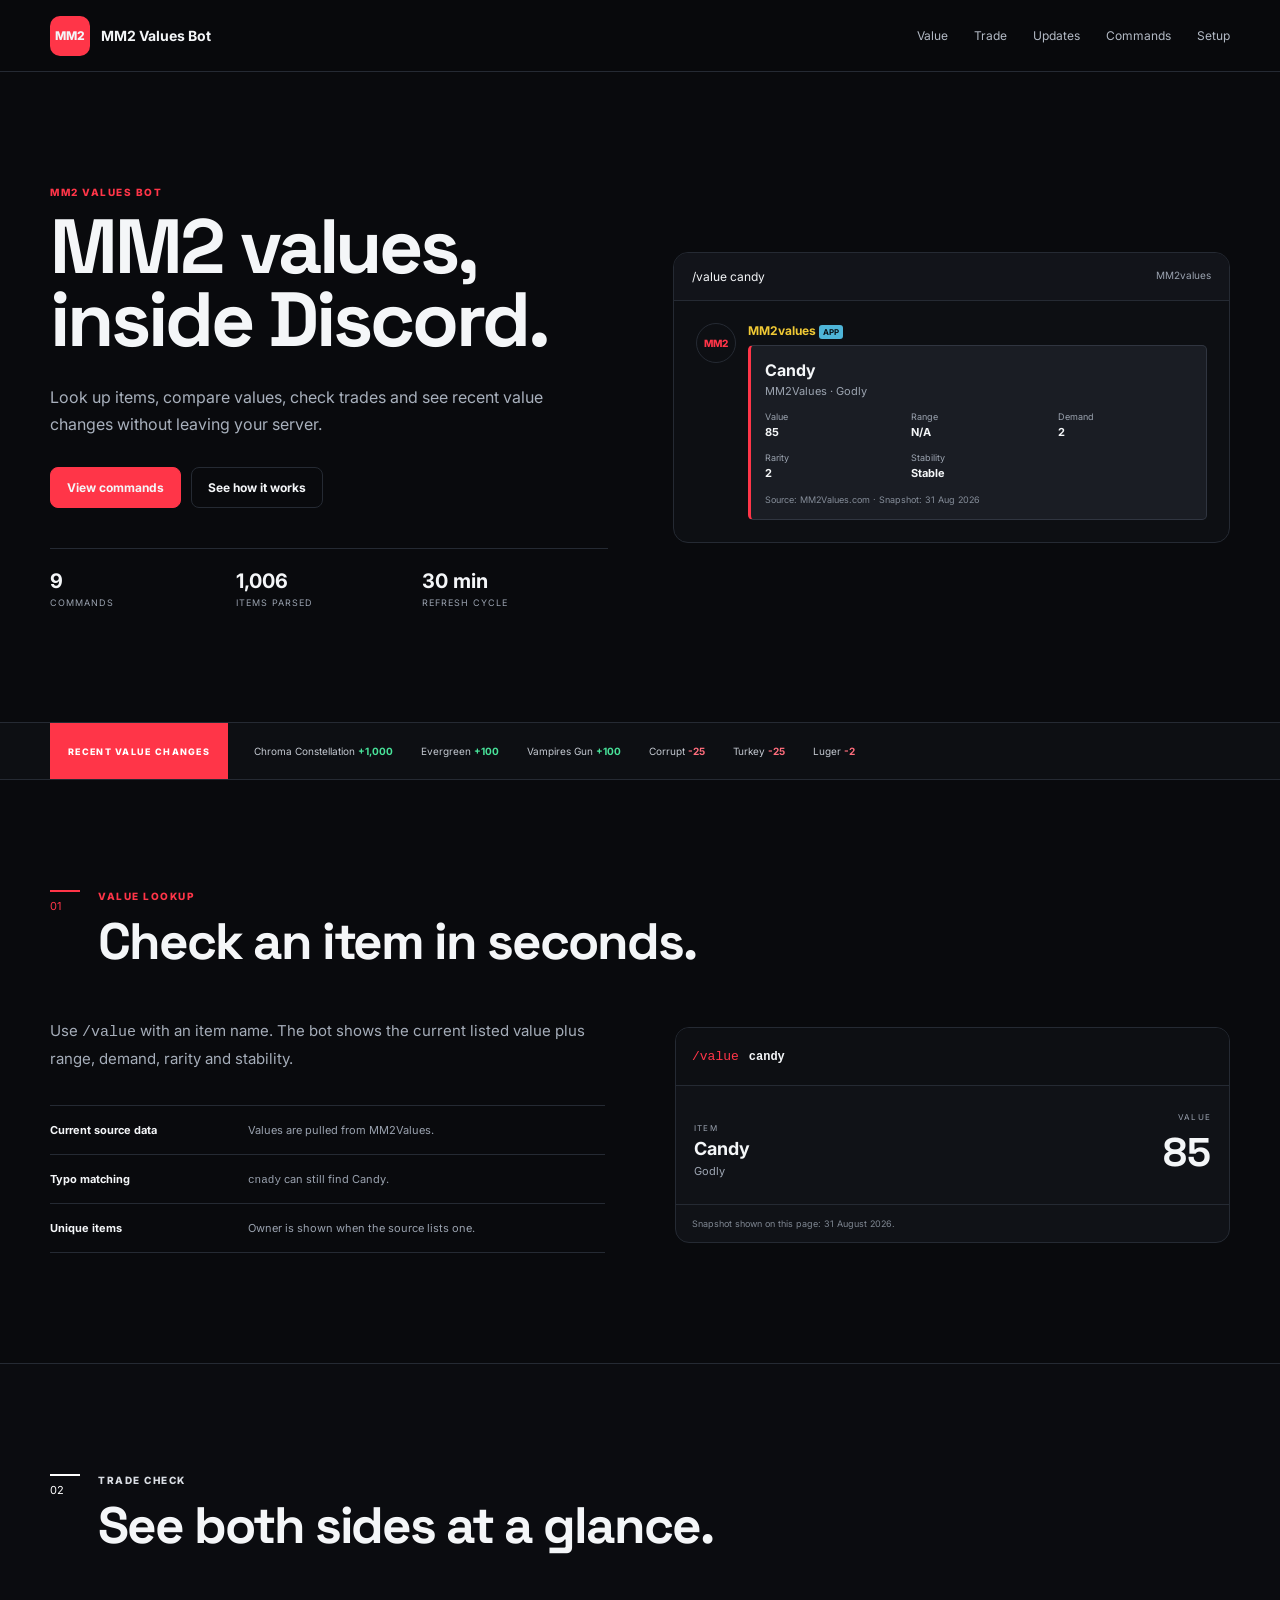
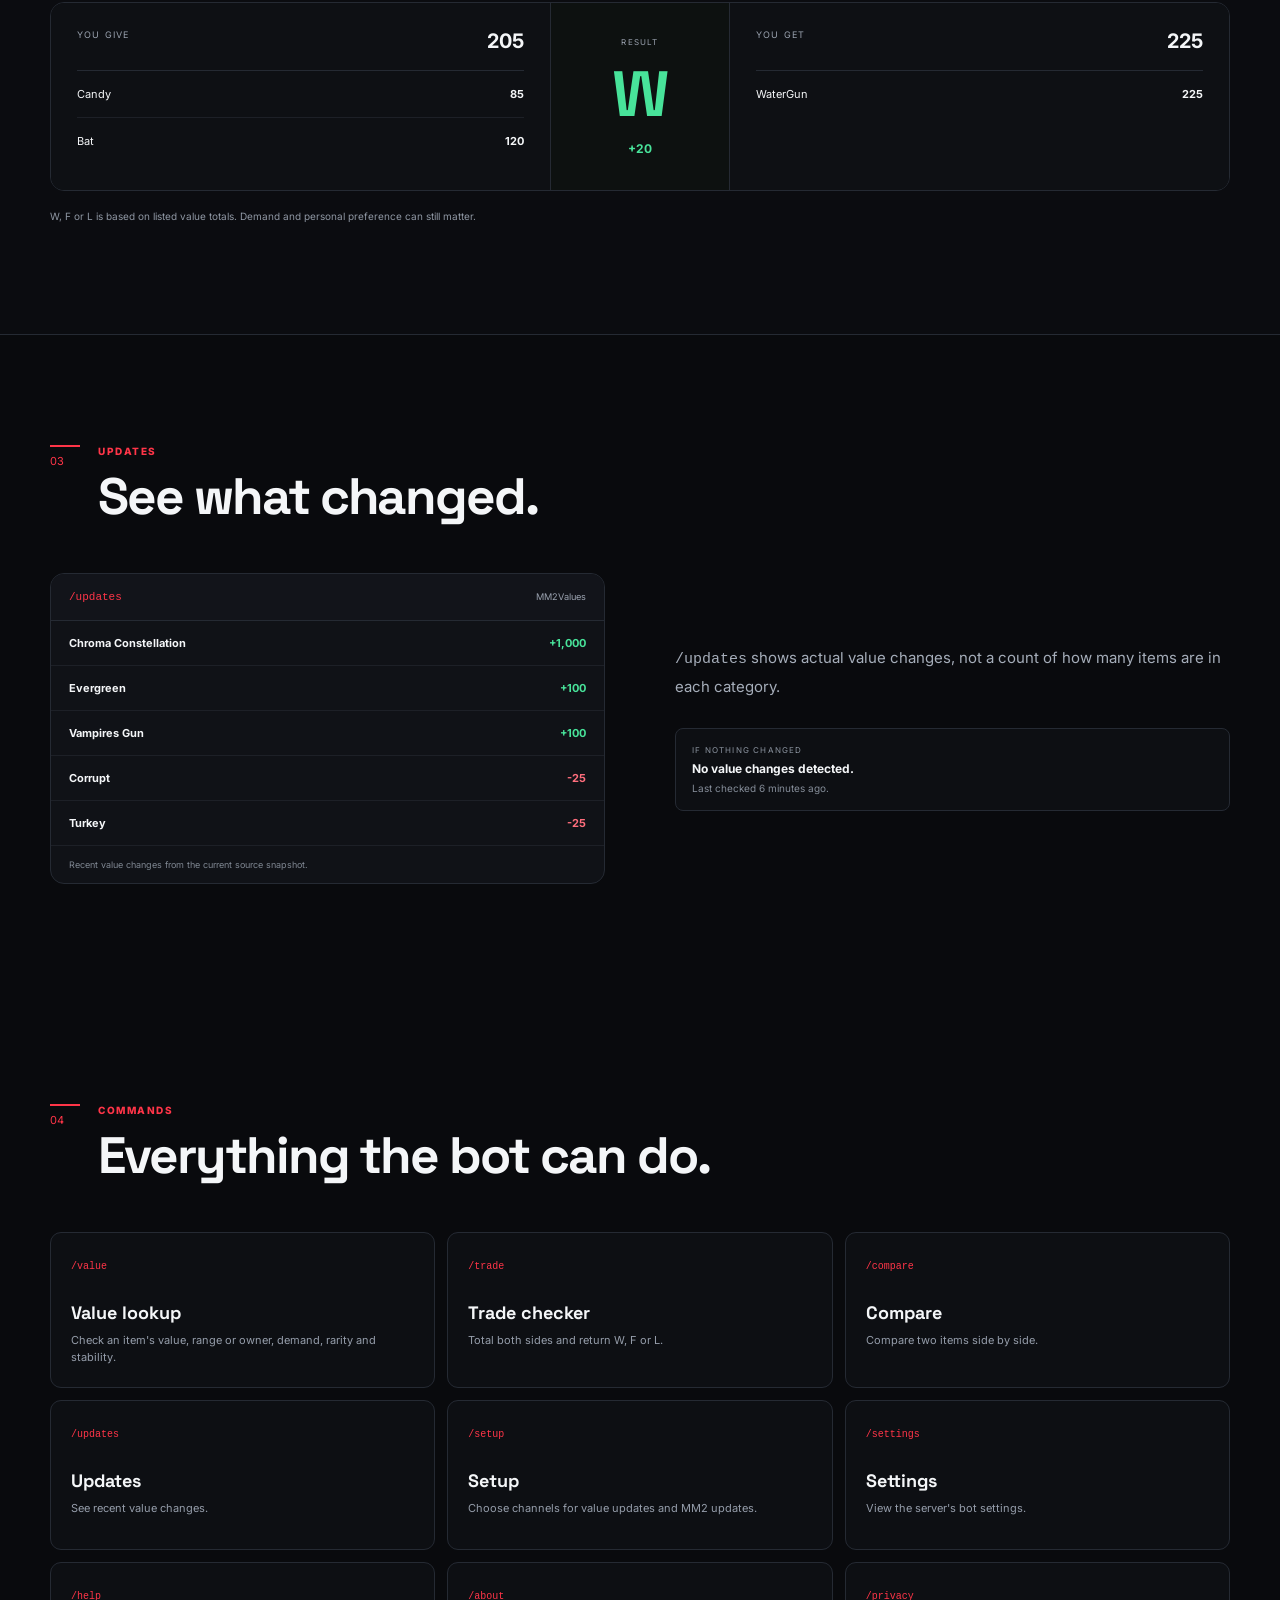
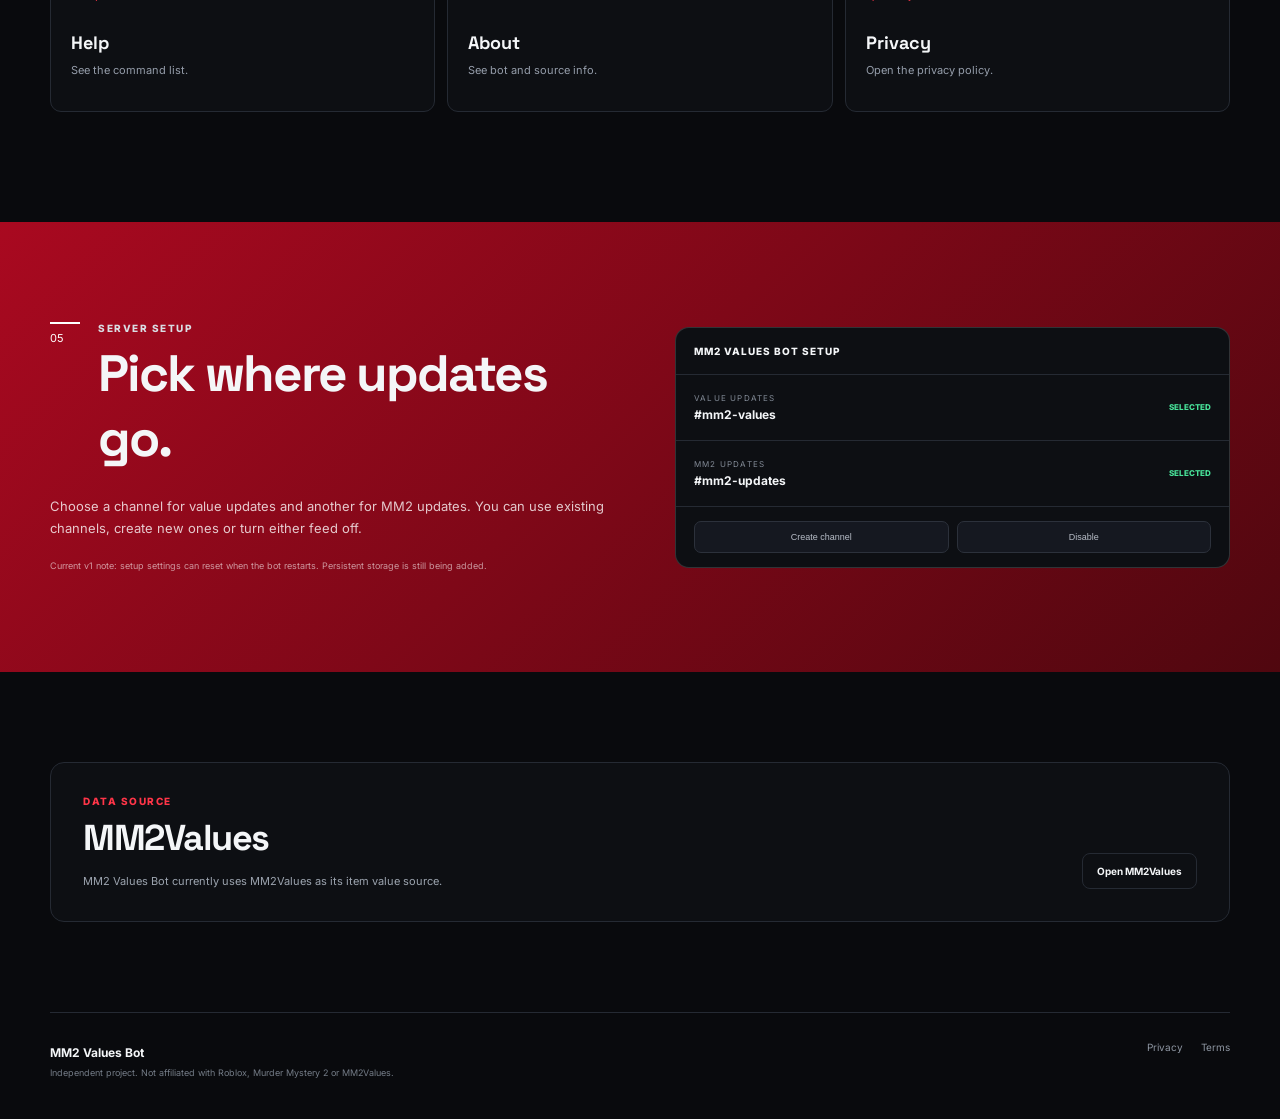
==== commit 9ceb4f29: "Add files via upload" ====
--- a/index.html
+++ b/index.html
@@ -3,321 +3,181 @@
 <head>
   <meta charset="utf-8">
   <meta name="viewport" content="width=device-width,initial-scale=1">
-  <meta name="theme-color" content="#08090c">
-  <meta name="description" content="MM2 Values Bot - fast MM2 value checks, trade checks, comparisons, updates and server setup in Discord.">
+  <meta name="theme-color" content="#090a0d">
+  <meta name="description" content="MM2 Values Bot for Discord. Check MM2 item values, compare items, check trades and see recent value changes.">
   <title>MM2 Values Bot</title>
-  <link rel="stylesheet" href="style.css?v=4">
+  <link rel="stylesheet" href="style.css">
 </head>
 <body>
-  <div class="noise" aria-hidden="true"></div>
-
-  <header class="topbar">
-    <a class="brand" href="#home" aria-label="MM2 Values Bot home">
-      <span class="brand-mark">M2</span>
-      <span class="brand-text">
-        <strong>MM2 Values</strong>
-        <small>Discord bot</small>
-      </span>
+  <header class="site-header">
+    <a href="#top" class="brand">
+      <span class="brand-badge">MM2</span>
+      <span class="brand-name">MM2 Values Bot</span>
     </a>
-
-    <nav class="desktop-nav" aria-label="Main navigation">
+    <nav class="nav">
       <a href="#value">Value</a>
       <a href="#trade">Trade</a>
       <a href="#updates">Updates</a>
       <a href="#commands">Commands</a>
       <a href="#setup">Setup</a>
     </nav>
-
-    <div class="top-actions">
-      <span class="status-pill"><i></i> Online</span>
-      <button class="menu-button" id="menuButton" aria-label="Open menu" aria-expanded="false">
-        <span></span><span></span>
-      </button>
-    </div>
   </header>
 
-  <div class="mobile-menu" id="mobileMenu">
-    <a href="#value">Value</a>
-    <a href="#trade">Trade</a>
-    <a href="#updates">Updates</a>
-    <a href="#commands">Commands</a>
-    <a href="#setup">Setup</a>
-    <a href="privacy.html">Privacy</a>
-    <a href="terms.html">Terms</a>
-  </div>
-
-  <main>
-    <section class="hero section-pad" id="home">
+  <main id="top">
+    <section class="hero wrap">
       <div class="hero-copy">
-        <div class="kicker"><span></span> MM2 TRADING, WITHOUT THE TAB SWITCHING</div>
-        <h1>Check the value.<br><em>Know the trade.</em></h1>
-        <p class="hero-lead">Values, trade checks, comparisons and update tracking built directly into Discord. Current item data is sourced from MM2Values.</p>
-
+        <p class="eyebrow">MM2 VALUES BOT</p>
+        <h1>MM2 values,<br>inside Discord.</h1>
+        <p class="lead">Look up items, compare values, check trades and see recent value changes without leaving your server.</p>
         <div class="hero-actions">
-          <a class="button primary" href="#commands">Explore commands</a>
-          <a class="button ghost" href="#value">See a live-data example</a>
+          <a class="btn btn-primary" href="#commands">View commands</a>
+          <a class="btn" href="#value">See how it works</a>
         </div>
-
-        <div class="hero-metrics">
-          <div><strong>9</strong><span>slash commands</span></div>
-          <div><strong>1,006</strong><span>items currently parsed</span></div>
-          <div><strong>30 min</strong><span>cache refresh interval</span></div>
+        <div class="hero-stats">
+          <div><strong>9</strong><span>commands</span></div>
+          <div><strong>1,006</strong><span>items parsed</span></div>
+          <div><strong>30 min</strong><span>refresh cycle</span></div>
         </div>
       </div>
 
-      <div class="discord-preview">
-        <div class="discord-head">
-          <div>
-            <small>COMMAND</small>
-            <strong>/value candy</strong>
-          </div>
-          <span>MM2values</span>
-        </div>
-
-        <div class="discord-message">
-          <div class="bot-avatar">M2</div>
-          <div class="message-body">
-            <div class="bot-line"><strong>MM2values</strong><span>APP</span></div>
-            <div class="embed-card">
-              <h3>Candy</h3>
-              <p>MM2Values · Godly</p>
+      <div class="discord-card">
+        <div class="discord-top"><span>/value candy</span><small>MM2values</small></div>
+        <div class="discord-body">
+          <div class="bot-icon">MM2</div>
+          <div class="discord-message">
+            <div class="bot-name">MM2values <span>APP</span></div>
+            <div class="embed">
+              <h3>Candy</h3><p>MM2Values · Godly</p>
               <div class="embed-grid">
-                <div><span>Value</span><strong data-value="candy">85</strong></div>
+                <div><span>Value</span><strong>85</strong></div>
                 <div><span>Range</span><strong>N/A</strong></div>
                 <div><span>Demand</span><strong>2</strong></div>
                 <div><span>Rarity</span><strong>2</strong></div>
                 <div><span>Stability</span><strong>Stable</strong></div>
               </div>
-              <small>Source: MM2Values.com · Snapshot 31 Aug 2026</small>
+              <small>Source: MM2Values.com · Snapshot: 31 Aug 2026</small>
             </div>
           </div>
         </div>
       </div>
     </section>
 
-    <section class="ticker-wrap">
-      <div class="ticker-label">RECENT SOURCE ACTIVITY</div>
-      <div class="ticker" aria-label="Recent MM2Values changes">
-        <div class="ticker-track" id="tickerTrack"></div>
-      </div>
-    </section>
-
-    <section class="value-section section-pad" id="value">
-      <div class="section-title">
-        <span class="section-index">01</span>
-        <div>
-          <p>VALUE LOOKUP</p>
-          <h2>One command. The fields that actually matter.</h2>
-        </div>
-      </div>
-
-      <div class="value-layout">
-        <div class="feature-copy">
-          <p>Type an item name and the bot returns the source value alongside range, demand, rarity and stability. Typo matching helps when the item name is close but not exact.</p>
-
-          <div class="mini-points">
-            <div>
-              <strong>Exact source values</strong>
-              <span>No fake “example value” placeholders.</span>
-            </div>
-            <div>
-              <strong>Fuzzy matching</strong>
-              <span><code>cnady</code> can still lead you to Candy.</span>
-            </div>
-            <div>
-              <strong>Special item layouts</strong>
-              <span>Unique/trophy entries can show Owner instead of Range.</span>
-            </div>
-          </div>
-        </div>
-
-        <div class="lookup-demo">
-          <div class="lookup-input">
-            <span>/value</span>
-            <strong>candy</strong>
-            <i></i>
-          </div>
-          <div class="lookup-result">
-            <div class="lookup-name">
-              <small>MATCH</small>
-              <strong>Candy</strong>
-              <span>Godly</span>
-            </div>
-            <div class="big-value">
-              <small>VALUE</small>
-              <strong data-value="candy">85</strong>
-            </div>
-          </div>
-          <div class="snapshot-note">Current source snapshot: 31 August 2026. Values can change after this snapshot.</div>
+    <section class="change-strip">
+      <div class="wrap strip-inner">
+        <span class="strip-label">RECENT VALUE CHANGES</span>
+        <div class="strip-items">
+          <span>Chroma Constellation <b class="up">+1,000</b></span>
+          <span>Evergreen <b class="up">+100</b></span>
+          <span>Vampires Gun <b class="up">+100</b></span>
+          <span>Corrupt <b class="down">-25</b></span>
+          <span>Turkey <b class="down">-25</b></span>
+          <span>Luger <b class="down">-2</b></span>
         </div>
       </div>
     </section>
 
-    <section class="trade-section section-pad" id="trade">
-      <div class="section-title light">
-        <span class="section-index">02</span>
-        <div>
-          <p>TRADE CHECK</p>
-          <h2>No mystery maths.</h2>
-        </div>
-      </div>
-
-      <div class="trade-board">
-        <div class="trade-column">
-          <div class="trade-column-head">
-            <span>YOU GIVE</span>
-            <strong id="giveTotal">205</strong>
-          </div>
-          <div class="trade-row"><span>Candy</span><b data-value="candy">85</b></div>
-          <div class="trade-row"><span>Bat</span><b data-value="bat">120</b></div>
-        </div>
-
-        <div class="trade-verdict">
-          <small>CURRENT SNAPSHOT</small>
-          <strong id="tradeVerdict">W</strong>
-          <span id="tradeDifference">+20</span>
-        </div>
-
-        <div class="trade-column">
-          <div class="trade-column-head">
-            <span>YOU GET</span>
-            <strong id="getTotal">225</strong>
-          </div>
-          <div class="trade-row"><span>WaterGun</span><b data-value="watergun">225</b></div>
-        </div>
-      </div>
-
-      <div class="trade-foot">
-        <p>This example uses verified MM2Values values from the site snapshot, not invented demo numbers. The Discord command resolves the items from its current cache when you run it.</p>
-        <p><b>W/F/L is value maths, not a guarantee of trade quality.</b> Demand, rarity and preference still matter.</p>
-      </div>
-    </section>
-
-    <section class="updates-section section-pad" id="updates">
-      <div class="section-title">
-        <span class="section-index">03</span>
-        <div>
-          <p>VALUE CHANGES</p>
-          <h2>Updates that tell you what changed.</h2>
-        </div>
-      </div>
-
-      <div class="updates-grid">
-        <div class="updates-card">
-          <div class="updates-card-head">
-            <div>
-              <small>/updates</small>
-              <strong>Recent value changes</strong>
-            </div>
-            <span>MM2Values</span>
-          </div>
-          <div id="updateRows"></div>
-          <div class="updates-footer">
-            <span>Source snapshot: 30 Aug 2026</span>
-            <span>No category-count dump.</span>
+    <section class="section wrap" id="value">
+      <div class="section-head"><span>01</span><div><p>VALUE LOOKUP</p><h2>Check an item in seconds.</h2></div></div>
+      <div class="two-col">
+        <div class="copy">
+          <p>Use <code>/value</code> with an item name. The bot shows the current listed value plus range, demand, rarity and stability.</p>
+          <div class="point-list">
+            <div><strong>Current source data</strong><span>Values are pulled from MM2Values.</span></div>
+            <div><strong>Typo matching</strong><span><code>cnady</code> can still find Candy.</span></div>
+            <div><strong>Unique items</strong><span>Owner is shown when the source lists one.</span></div>
           </div>
         </div>
-
-        <div class="updates-copy">
-          <h3>Useful signal, not a database census.</h3>
-          <p>The command is designed to show item changes such as value increases and decreases. If the bot has no previous cache snapshot to compare against, it simply says that no changes have been detected yet.</p>
-          <div class="plain-status">
-            <span>WHEN NOTHING CHANGED</span>
-            <strong>No value changes detected.</strong>
-            <small>Last checked 6 minutes ago.</small>
+        <div class="panel">
+          <div class="command-line"><span>/value</span><strong>candy</strong></div>
+          <div class="value-result">
+            <div><small>ITEM</small><strong>Candy</strong><span>Godly</span></div>
+            <div class="value-big"><small>VALUE</small><strong>85</strong></div>
           </div>
+          <p class="panel-note">Snapshot shown on this page: 31 August 2026.</p>
         </div>
       </div>
     </section>
 
-    <section class="commands-section section-pad" id="commands">
-      <div class="section-title">
-        <span class="section-index">04</span>
-        <div>
-          <p>FULL COMMAND SET</p>
-          <h2>Nine commands. No filler.</h2>
+    <section class="section section-dark" id="trade">
+      <div class="wrap">
+        <div class="section-head light"><span>02</span><div><p>TRADE CHECK</p><h2>See both sides at a glance.</h2></div></div>
+        <div class="trade-box">
+          <div class="trade-side">
+            <div class="trade-title"><span>YOU GIVE</span><strong>205</strong></div>
+            <div class="trade-item"><span>Candy</span><b>85</b></div>
+            <div class="trade-item"><span>Bat</span><b>120</b></div>
+          </div>
+          <div class="trade-result"><small>RESULT</small><strong>W</strong><span>+20</span></div>
+          <div class="trade-side">
+            <div class="trade-title"><span>YOU GET</span><strong>225</strong></div>
+            <div class="trade-item"><span>WaterGun</span><b>225</b></div>
+          </div>
         </div>
-      </div>
-
-      <div class="command-grid">
-        <article class="command-card featured"><code>/value</code><h3>Value lookup</h3><p>Current value, range or owner, demand, rarity and stability.</p><span>ITEM DATA</span></article>
-        <article class="command-card"><code>/trade</code><h3>Trade checker</h3><p>Resolve both sides, total the values and return W, F or L.</p><span>TRADING</span></article>
-        <article class="command-card"><code>/compare</code><h3>Item comparison</h3><p>Put two MM2 items side by side with their important fields.</p><span>TRADING</span></article>
-        <article class="command-card"><code>/updates</code><h3>Value changes</h3><p>Show changes detected between MM2Values cache refreshes.</p><span>UPDATES</span></article>
-        <article class="command-card"><code>/setup</code><h3>Server setup</h3><p>Choose or create channels for value updates and MM2 updates.</p><span>ADMIN</span></article>
-        <article class="command-card"><code>/settings</code><h3>Server settings</h3><p>See where this server has configured its update destinations.</p><span>ADMIN</span></article>
-        <article class="command-card small"><code>/help</code><h3>Help</h3><p>See the command guide.</p></article>
-        <article class="command-card small"><code>/about</code><h3>About</h3><p>Bot and source information.</p></article>
-        <article class="command-card small"><code>/privacy</code><h3>Privacy</h3><p>Open the privacy policy.</p></article>
+        <p class="trade-note">W, F or L is based on listed value totals. Demand and personal preference can still matter.</p>
       </div>
     </section>
 
-    <section class="setup-section section-pad" id="setup">
-      <div class="setup-copy">
-        <div class="section-title light compact-title">
-          <span class="section-index">05</span>
-          <div>
-            <p>SERVER SETUP</p>
-            <h2>Your channels, your layout.</h2>
-          </div>
+    <section class="section wrap" id="updates">
+      <div class="section-head"><span>03</span><div><p>UPDATES</p><h2>See what changed.</h2></div></div>
+      <div class="two-col updates-layout">
+        <div class="updates-card">
+          <div class="updates-card-head"><span>/updates</span><small>MM2Values</small></div>
+          <div class="update-row"><strong>Chroma Constellation</strong><span>+1,000</span></div>
+          <div class="update-row"><strong>Evergreen</strong><span>+100</span></div>
+          <div class="update-row"><strong>Vampires Gun</strong><span>+100</span></div>
+          <div class="update-row"><strong>Corrupt</strong><span class="down">-25</span></div>
+          <div class="update-row"><strong>Turkey</strong><span class="down">-25</span></div>
+          <div class="updates-card-foot">Recent value changes from the current source snapshot.</div>
         </div>
-        <p>Admins can configure two independent destinations: one for value changes and one for MM2 game updates. Either feed can use an existing channel, create a default channel, or be disabled.</p>
-        <div class="permission-row">
-          <span>Manage Channels</span>
-          <span>or Administrator</span>
-        </div>
-        <small class="setup-warning">Current v1 note: server setup is stored in memory and can reset when the bot process restarts. Persistent storage is planned.</small>
-      </div>
-
-      <div class="setup-panel">
-        <div class="setup-panel-head">
-          <span>MM2 VALUES BOT SETUP</span>
-          <i></i>
-        </div>
-        <div class="setup-option">
-          <div><small>VALUE UPDATES</small><strong>#mm2-values</strong></div>
-          <span>SELECTED</span>
-        </div>
-        <div class="setup-option">
-          <div><small>MM2 UPDATES</small><strong>#mm2-updates</strong></div>
-          <span>SELECTED</span>
-        </div>
-        <div class="setup-buttons">
-          <button type="button">Create channel</button>
-          <button type="button">Disable feed</button>
+        <div class="copy">
+          <p><code>/updates</code> shows actual value changes, not a count of how many items are in each category.</p>
+          <div class="empty-state"><span>IF NOTHING CHANGED</span><strong>No value changes detected.</strong><small>Last checked 6 minutes ago.</small></div>
         </div>
       </div>
     </section>
 
-    <section class="source-section section-pad">
-      <div class="source-card-large">
-        <div>
-          <span class="source-badge">DATA SOURCE</span>
-          <h2>MM2Values, clearly attributed.</h2>
-          <p>The bot currently uses MM2Values as its value source. It does not claim to be MM2Values, Roblox, or Murder Mystery 2, and it does not silently mix in unauthorised value lists.</p>
-        </div>
-        <a href="https://www.mm2values.com/" rel="noopener noreferrer" target="_blank">Open MM2Values</a>
+    <section class="section wrap" id="commands">
+      <div class="section-head"><span>04</span><div><p>COMMANDS</p><h2>Everything the bot can do.</h2></div></div>
+      <div class="command-grid">
+        <article><code>/value</code><h3>Value lookup</h3><p>Check an item's value, range or owner, demand, rarity and stability.</p></article>
+        <article><code>/trade</code><h3>Trade checker</h3><p>Total both sides and return W, F or L.</p></article>
+        <article><code>/compare</code><h3>Compare</h3><p>Compare two items side by side.</p></article>
+        <article><code>/updates</code><h3>Updates</h3><p>See recent value changes.</p></article>
+        <article><code>/setup</code><h3>Setup</h3><p>Choose channels for value updates and MM2 updates.</p></article>
+        <article><code>/settings</code><h3>Settings</h3><p>View the server's bot settings.</p></article>
+        <article><code>/help</code><h3>Help</h3><p>See the command list.</p></article>
+        <article><code>/about</code><h3>About</h3><p>See bot and source info.</p></article>
+        <article><code>/privacy</code><h3>Privacy</h3><p>Open the privacy policy.</p></article>
       </div>
     </section>
 
-    <section class="final-cta section-pad">
-      <div>
-        <span>MM2 VALUES BOT</span>
-        <h2>Less checking.<br>More trading.</h2>
+    <section class="section setup-section" id="setup">
+      <div class="wrap setup-grid">
+        <div>
+          <div class="section-head light compact"><span>05</span><div><p>SERVER SETUP</p><h2>Pick where updates go.</h2></div></div>
+          <p>Choose a channel for value updates and another for MM2 updates. You can use existing channels, create new ones or turn either feed off.</p>
+          <small>Current v1 note: setup settings can reset when the bot restarts. Persistent storage is still being added.</small>
+        </div>
+        <div class="setup-card">
+          <div class="setup-card-head">MM2 VALUES BOT SETUP</div>
+          <div class="setup-row"><div><small>VALUE UPDATES</small><strong>#mm2-values</strong></div><span>SELECTED</span></div>
+          <div class="setup-row"><div><small>MM2 UPDATES</small><strong>#mm2-updates</strong></div><span>SELECTED</span></div>
+          <div class="setup-actions"><button type="button">Create channel</button><button type="button">Disable</button></div>
+        </div>
       </div>
-      <div class="footer-links">
-        <a href="privacy.html">Privacy</a>
-        <a href="terms.html">Terms</a>
-        <a href="#commands">Commands</a>
+    </section>
+
+    <section class="section wrap source-section">
+      <div class="source-box">
+        <div><p>DATA SOURCE</p><h2>MM2Values</h2><span>MM2 Values Bot currently uses MM2Values as its item value source.</span></div>
+        <a href="https://www.mm2values.com/" target="_blank" rel="noopener noreferrer">Open MM2Values</a>
       </div>
     </section>
   </main>
 
-  <footer class="site-footer">
-    <p>MM2 Values Bot is an independent project and is not affiliated with Roblox, Murder Mystery 2, or MM2Values.</p>
-    <p>Value data can change at any time. Always check the current bot result before making a trade.</p>
+  <footer class="footer wrap">
+    <div><strong>MM2 Values Bot</strong><p>Independent project. Not affiliated with Roblox, Murder Mystery 2 or MM2Values.</p></div>
+    <div class="footer-links"><a href="privacy.html">Privacy</a><a href="terms.html">Terms</a></div>
   </footer>
-
-  <script src="script.js?v=4"></script>
 </body>
 </html>
--- a/style.css
+++ b/style.css
@@ -1,205 +1,15 @@
-@import url('https://fonts.googleapis.com/css2?family=Inter:wght@400;500;600;700;800&family=Space+Grotesk:wght@500;600;700&display=swap');
-
-:root{
-  --bg:#08090c;
-  --panel:#0e1015;
-  --panel-2:#12151c;
-  --line:#222631;
-  --line-soft:#181b22;
-  --text:#f5f7fb;
-  --muted:#949cac;
-  --soft:#c9ced8;
-  --red:#ff3448;
-  --red-2:#b91328;
-  --red-soft:rgba(255,52,72,.10);
-  --green:#46e68f;
-  --amber:#f2c75c;
-  --max:1240px;
-}
-
-*{box-sizing:border-box}
-html{scroll-behavior:smooth}
-body{
-  margin:0;
-  background:
-    radial-gradient(circle at 75% 5%, rgba(150,12,32,.14), transparent 27%),
-    linear-gradient(180deg,#090a0d 0%,#08090c 45%,#090a0d 100%);
-  color:var(--text);
-  font-family:Inter,system-ui,-apple-system,BlinkMacSystemFont,"Segoe UI",sans-serif;
-  overflow-x:hidden;
-}
-a{color:inherit;text-decoration:none}
-button{font:inherit}
-code{font-family:"SFMono-Regular",Consolas,monospace}
-.noise{
-  position:fixed;inset:0;pointer-events:none;z-index:50;opacity:.035;
-  background-image:url("data:image/svg+xml,%3Csvg viewBox='0 0 180 180' xmlns='http://www.w3.org/2000/svg'%3E%3Cfilter id='n'%3E%3CfeTurbulence type='fractalNoise' baseFrequency='.85' numOctaves='4' stitchTiles='stitch'/%3E%3C/filter%3E%3Crect width='100%25' height='100%25' filter='url(%23n)' opacity='.7'/%3E%3C/svg%3E");
-}
-.topbar{
-  height:76px;position:sticky;top:0;z-index:40;display:flex;align-items:center;justify-content:space-between;
-  padding:0 max(24px,calc((100vw - var(--max))/2));
-  background:rgba(8,9,12,.86);backdrop-filter:blur(20px);
-  border-bottom:1px solid var(--line-soft);
-}
-.brand{display:flex;align-items:center;gap:12px}
-.brand-mark{
-  width:38px;height:38px;display:grid;place-items:center;border-radius:11px;
-  background:linear-gradient(145deg,var(--red),#7a0717);
-  font-family:"Space Grotesk",sans-serif;font-weight:800;font-size:14px;letter-spacing:-1px;
-  box-shadow:0 0 35px rgba(255,52,72,.22);
-}
-.brand-text{display:flex;flex-direction:column;line-height:1.05}
-.brand-text strong{font-size:14px}
-.brand-text small{font-size:10px;color:var(--muted);text-transform:uppercase;letter-spacing:1.6px;margin-top:5px}
-.desktop-nav{display:flex;gap:30px;color:#aab1bf;font-size:13px}
-.desktop-nav a{transition:.2s}
-.desktop-nav a:hover{color:#fff}
-.top-actions{display:flex;align-items:center;gap:12px}
-.status-pill{
-  display:flex;align-items:center;gap:8px;padding:8px 11px;border:1px solid var(--line);
-  border-radius:999px;color:#b8bfcb;font-size:11px;text-transform:uppercase;letter-spacing:1px
-}
-.status-pill i{width:7px;height:7px;border-radius:50%;background:var(--green);box-shadow:0 0 12px var(--green)}
-.menu-button{display:none;background:none;border:0;width:38px;height:38px;position:relative;cursor:pointer}
-.menu-button span{position:absolute;left:8px;right:8px;height:1px;background:#fff;transition:.2s}
-.menu-button span:first-child{top:14px}.menu-button span:last-child{top:23px}
-.mobile-menu{display:none}
-.section-pad{width:min(var(--max),calc(100% - 48px));margin:0 auto}
-.hero{
-  min-height:720px;display:grid;grid-template-columns:1.03fr .97fr;gap:70px;align-items:center;padding-top:90px;padding-bottom:90px
-}
-.kicker{
-  display:flex;align-items:center;gap:10px;color:#adb4c2;font-size:11px;font-weight:700;letter-spacing:1.8px
-}
-.kicker span{width:22px;height:2px;background:var(--red)}
-.hero h1,.section-title h2,.final-cta h2,.source-card-large h2,.setup-copy h2{
-  font-family:"Space Grotesk",sans-serif;letter-spacing:-.045em;margin:0
-}
-.hero h1{font-size:clamp(58px,7vw,98px);line-height:.91;margin-top:25px}
-.hero h1 em{font-style:normal;color:var(--red)}
-.hero-lead{max-width:650px;color:#aab1bf;font-size:17px;line-height:1.7;margin:30px 0}
-.hero-actions{display:flex;gap:11px;margin-bottom:42px}
-.button{
-  padding:13px 18px;border-radius:10px;font-size:13px;font-weight:700;border:1px solid var(--line);transition:.2s
-}
-.button.primary{background:var(--red);border-color:var(--red);color:#fff}
-.button.primary:hover{transform:translateY(-2px);box-shadow:0 12px 30px rgba(255,52,72,.17)}
-.button.ghost:hover{border-color:#3b414f;background:#101218}
-.hero-metrics{display:grid;grid-template-columns:repeat(3,1fr);max-width:590px;border-top:1px solid var(--line);padding-top:22px}
-.hero-metrics div{display:flex;flex-direction:column;gap:4px;border-right:1px solid var(--line);padding-right:18px;margin-right:18px}
-.hero-metrics div:last-child{border:0}
-.hero-metrics strong{font-family:"Space Grotesk";font-size:22px}
-.hero-metrics span{font-size:10px;color:var(--muted);text-transform:uppercase;letter-spacing:1px}
-.discord-preview{
-  border:1px solid #282c36;background:#0c0e13;border-radius:18px;overflow:hidden;
-  box-shadow:0 30px 100px rgba(0,0,0,.36),0 0 0 1px rgba(255,255,255,.015)
-}
-.discord-head{
-  height:72px;padding:0 20px;border-bottom:1px solid var(--line);display:flex;align-items:center;justify-content:space-between;background:#111319
-}
-.discord-head div{display:flex;flex-direction:column;gap:5px}
-.discord-head small{font-size:9px;color:var(--muted);letter-spacing:1.5px}
-.discord-head strong{font-size:14px}
-.discord-head>span{font-size:10px;color:#9299a7}
-.discord-message{display:flex;gap:12px;padding:25px 22px 30px;background:radial-gradient(circle at 80% 10%,rgba(255,52,72,.06),transparent 33%)}
-.bot-avatar{width:38px;height:38px;flex:0 0 38px;border-radius:50%;background:#07080a;border:1px solid #292d37;display:grid;place-items:center;color:var(--red);font-size:11px;font-weight:800}
-.message-body{flex:1}
-.bot-line{display:flex;align-items:center;gap:8px;margin-bottom:8px}
-.bot-line strong{font-size:13px;color:#f6cb39}
-.bot-line span{font-size:8px;background:#4eb3d8;color:#061018;border-radius:3px;padding:2px 4px;font-weight:800}
-.embed-card{border:1px solid #2c313c;border-left:3px solid var(--red);border-radius:5px;padding:15px;background:#181b22;max-width:420px}
-.embed-card h3{margin:0;font-size:16px}.embed-card>p{margin:5px 0 14px;color:#9aa3b3;font-size:12px}
-.embed-grid{display:grid;grid-template-columns:repeat(3,1fr);gap:14px 18px;margin-bottom:14px}
-.embed-grid div{display:flex;flex-direction:column;gap:3px}.embed-grid span{font-size:10px;color:#a0a8b8}.embed-grid strong{font-size:12px}
-.embed-card>small{color:#9199a8;font-size:9px}
-.ticker-wrap{height:54px;border-top:1px solid var(--line);border-bottom:1px solid var(--line);display:flex;background:#0b0d11;overflow:hidden}
-.ticker-label{display:flex;align-items:center;flex:0 0 auto;padding:0 20px 0 max(24px,calc((100vw - var(--max))/2));background:var(--red);font-size:9px;font-weight:800;letter-spacing:1.5px}
-.ticker{overflow:hidden;flex:1;display:flex;align-items:center}
-.ticker-track{display:flex;gap:34px;white-space:nowrap;animation:ticker 28s linear infinite;padding-left:34px}
-.ticker-item{font-size:11px;color:#b4bbc7}.ticker-item strong{color:#fff;margin-right:6px}.ticker-item.up b{color:var(--green)}.ticker-item.down b{color:#ff6a78}
-@keyframes ticker{to{transform:translateX(-50%)}}
-.section-title{display:flex;gap:22px;align-items:flex-start;margin-bottom:48px}
-.section-index{font-family:"Space Grotesk";color:var(--red);font-size:12px;border-top:2px solid var(--red);padding-top:8px;min-width:34px}
-.section-title p{margin:0 0 8px;color:var(--muted);font-size:10px;font-weight:800;letter-spacing:1.6px}
-.section-title h2{font-size:clamp(34px,4vw,54px);line-height:1.03}
-.value-section{padding-top:120px;padding-bottom:120px}
-.value-layout{display:grid;grid-template-columns:.9fr 1.1fr;gap:70px;align-items:center}
-.feature-copy>p{font-size:17px;line-height:1.75;color:#aab1bf;margin-top:0;max-width:530px}
-.mini-points{margin-top:36px;border-top:1px solid var(--line)}
-.mini-points div{padding:18px 0;border-bottom:1px solid var(--line);display:grid;grid-template-columns:190px 1fr;gap:20px}
-.mini-points strong{font-size:12px}.mini-points span{color:var(--muted);font-size:12px;line-height:1.5}.mini-points code{color:#fff;background:#181b21;padding:2px 4px;border-radius:4px}
-.lookup-demo{border:1px solid var(--line);background:linear-gradient(145deg,#11141a,#0c0e12);border-radius:16px;padding:22px}
-.lookup-input{height:58px;border:1px solid #2a2e39;border-radius:9px;display:flex;align-items:center;gap:12px;padding:0 16px;background:#090b0f}
-.lookup-input span{color:var(--red);font-family:monospace}.lookup-input strong{font-family:monospace;font-size:13px}.lookup-input i{width:1px;height:16px;background:#fff;animation:blink .9s infinite}
-@keyframes blink{50%{opacity:0}}
-.lookup-result{display:flex;align-items:center;justify-content:space-between;padding:26px 4px 16px}
-.lookup-name,.big-value{display:flex;flex-direction:column;gap:5px}.lookup-name small,.big-value small{font-size:9px;color:var(--muted);letter-spacing:1.4px}.lookup-name strong{font-size:20px}.lookup-name span{color:#a3aaba;font-size:12px}.big-value{text-align:right}.big-value strong{font-size:42px;font-family:"Space Grotesk"}
-.snapshot-note{font-size:10px;color:#7f8794;border-top:1px solid var(--line);padding-top:14px}
-.trade-section{padding-top:110px;padding-bottom:110px}
-.trade-board{display:grid;grid-template-columns:1fr 190px 1fr;border:1px solid #292e38;border-radius:18px;overflow:hidden;background:#0c0e12}
-.trade-column{padding:28px}
-.trade-column-head{display:flex;align-items:center;justify-content:space-between;padding-bottom:18px;border-bottom:1px solid var(--line)}
-.trade-column-head span{font-size:9px;color:var(--muted);font-weight:800;letter-spacing:1.5px}.trade-column-head strong{font-family:"Space Grotesk";font-size:22px}
-.trade-row{display:flex;align-items:center;justify-content:space-between;padding:17px 0;border-bottom:1px solid #1c2028;font-size:12px;color:#cfd4de}.trade-row:last-child{border:0}.trade-row b{color:#fff}
-.trade-verdict{border-left:1px solid var(--line);border-right:1px solid var(--line);display:flex;flex-direction:column;align-items:center;justify-content:center;background:rgba(70,230,143,.035);gap:7px}
-.trade-verdict small{font-size:8px;color:var(--muted);letter-spacing:1.2px}.trade-verdict strong{font-family:"Space Grotesk";font-size:68px;color:var(--green);line-height:.9}.trade-verdict span{font-size:12px;color:var(--green);font-weight:700}
-.trade-foot{display:grid;grid-template-columns:1fr 1fr;gap:50px;margin-top:20px;color:#8f97a5;font-size:11px;line-height:1.65}.trade-foot p{margin:0}.trade-foot b{color:#c8ced8}
-.updates-section{padding-top:120px;padding-bottom:120px}
-.updates-grid{display:grid;grid-template-columns:1.15fr .85fr;gap:70px;align-items:center}
-.updates-card{border:1px solid var(--line);border-radius:16px;background:#0d0f14;overflow:hidden}
-.updates-card-head{display:flex;align-items:center;justify-content:space-between;padding:19px 22px;border-bottom:1px solid var(--line);background:#111319}
-.updates-card-head div{display:flex;flex-direction:column;gap:4px}.updates-card-head small{font-family:monospace;color:var(--red);font-size:10px}.updates-card-head strong{font-size:13px}.updates-card-head>span{font-size:9px;color:var(--muted)}
-.update-row{display:grid;grid-template-columns:1fr 92px 92px 80px;gap:12px;align-items:center;padding:16px 22px;border-bottom:1px solid #1b1e25;font-size:11px}
-.update-row strong{font-size:12px}.update-row span{color:#9ca4b2}.update-row b{text-align:right}.update-row .up{color:var(--green)}.update-row .down{color:#ff6a78}
-.updates-footer{padding:15px 22px;display:flex;justify-content:space-between;color:#757d8a;font-size:9px}
-.updates-copy h3{font-family:"Space Grotesk";font-size:30px;letter-spacing:-.03em;margin:0 0 16px}
-.updates-copy>p{color:#a0a8b6;line-height:1.75;font-size:14px}
-.plain-status{margin-top:30px;border:1px solid var(--line);border-left:3px solid #363c47;border-radius:8px;padding:18px;display:flex;flex-direction:column;gap:7px;background:#0d0f13}.plain-status span{font-size:8px;color:var(--muted);letter-spacing:1.3px}.plain-status strong{font-size:13px}.plain-status small{font-size:10px;color:#89919f}
-.commands-section{padding-top:120px;padding-bottom:120px}
-.command-grid{display:grid;grid-template-columns:repeat(3,1fr);gap:12px}
-.command-card{position:relative;min-height:190px;border:1px solid var(--line);border-radius:12px;padding:22px;background:#0d0f13;overflow:hidden;transition:.2s}
-.command-card:hover{transform:translateY(-3px);border-color:#343946;background:#101218}
-.command-card.featured{background:linear-gradient(145deg,rgba(255,52,72,.12),#0d0f13);border-color:rgba(255,52,72,.28)}
-.command-card code{font-size:11px;color:var(--red)}.command-card h3{font-family:"Space Grotesk";font-size:20px;margin:38px 0 8px}.command-card p{color:#969eac;font-size:12px;line-height:1.6;max-width:290px}.command-card>span{position:absolute;right:16px;top:16px;color:#555c68;font-size:8px;font-weight:800;letter-spacing:1.2px}.command-card.small{min-height:145px}.command-card.small h3{margin-top:25px}
-.setup-section{width:100%;max-width:none;background:linear-gradient(135deg,#a80920,#4d0611);padding:100px max(24px,calc((100vw - var(--max))/2));display:grid;grid-template-columns:1fr 1fr;gap:80px;align-items:center}
-.light .section-index{color:#fff;border-color:#fff}.light p{color:rgba(255,255,255,.66)}.compact-title{margin-bottom:28px}
-.setup-copy>p{max-width:570px;line-height:1.7;color:rgba(255,255,255,.75);font-size:14px}
-.permission-row{display:flex;gap:8px;margin-top:25px}.permission-row span{font-size:9px;font-weight:800;letter-spacing:.8px;border:1px solid rgba(255,255,255,.22);border-radius:999px;padding:8px 10px;background:rgba(0,0,0,.12)}
-.setup-warning{display:block;margin-top:23px;max-width:560px;color:rgba(255,255,255,.57);line-height:1.55;font-size:10px}
-.setup-panel{border:1px solid rgba(255,255,255,.16);border-radius:16px;background:#0c0d11;box-shadow:0 30px 70px rgba(0,0,0,.25);overflow:hidden}
-.setup-panel-head{height:56px;display:flex;align-items:center;justify-content:space-between;padding:0 20px;border-bottom:1px solid var(--line);font-size:10px;font-weight:800;letter-spacing:1.3px}.setup-panel-head i{width:8px;height:8px;border-radius:50%;background:var(--green)}
-.setup-option{padding:20px;display:flex;align-items:center;justify-content:space-between;border-bottom:1px solid var(--line)}.setup-option div{display:flex;flex-direction:column;gap:5px}.setup-option small{font-size:8px;color:#7e8795;letter-spacing:1.3px}.setup-option strong{font-size:13px}.setup-option>span{font-size:8px;color:var(--green);font-weight:800;letter-spacing:1px}
-.setup-buttons{padding:15px 20px;display:flex;gap:8px}.setup-buttons button{flex:1;padding:10px;border:1px solid #2b303a;border-radius:7px;background:#13161c;color:#aeb5c1;font-size:10px}
-.source-section{padding-top:90px;padding-bottom:90px}
-.source-card-large{border:1px solid var(--line);border-radius:16px;padding:40px;display:flex;align-items:flex-end;justify-content:space-between;background:linear-gradient(130deg,#0f1116,#0a0c0f)}
-.source-badge{font-size:9px;color:var(--red);letter-spacing:1.5px;font-weight:800}.source-card-large h2{font-size:40px;margin:10px 0 14px}.source-card-large p{color:#969eac;font-size:13px;line-height:1.65;max-width:760px}.source-card-large a{font-size:11px;font-weight:700;border:1px solid #343945;border-radius:9px;padding:12px 14px;white-space:nowrap;margin-left:30px}
-.final-cta{padding-top:110px;padding-bottom:110px;border-top:1px solid var(--line);display:flex;align-items:flex-end;justify-content:space-between}
-.final-cta>div>span{font-size:9px;color:var(--red);font-weight:800;letter-spacing:1.5px}.final-cta h2{font-size:64px;line-height:.95;margin-top:14px}.footer-links{display:flex;gap:20px;color:#9098a6;font-size:11px}.footer-links a:hover{color:#fff}
-.site-footer{width:min(var(--max),calc(100% - 48px));margin:0 auto;border-top:1px solid var(--line);padding:28px 0 45px;display:flex;justify-content:space-between;gap:30px;color:#666e7a;font-size:9px;line-height:1.5}.site-footer p{margin:0}
-
-@media(max-width:900px){
-  .desktop-nav,.status-pill{display:none}.menu-button{display:block}
-  .mobile-menu{display:none;position:fixed;top:76px;left:0;right:0;z-index:39;background:#0b0d11;border-bottom:1px solid var(--line);padding:18px 24px;grid-template-columns:repeat(2,1fr);gap:8px}
-  .mobile-menu.open{display:grid}.mobile-menu a{padding:12px;border:1px solid var(--line);border-radius:8px;font-size:12px}
-  .hero{grid-template-columns:1fr;padding-top:70px}.hero-copy{max-width:760px}.discord-preview{max-width:680px}
-  .value-layout,.updates-grid,.setup-section{grid-template-columns:1fr}.value-layout,.updates-grid{gap:40px}
-  .command-grid{grid-template-columns:repeat(2,1fr)}
-  .setup-section{gap:45px}
-}
-@media(max-width:640px){
-  .section-pad{width:min(100% - 28px,var(--max))}
-  .topbar{padding:0 14px;height:66px}.mobile-menu{top:66px}
-  .hero{padding-top:55px;padding-bottom:65px;gap:48px;min-height:0}.hero h1{font-size:54px}.hero-lead{font-size:14px}.hero-actions{flex-direction:column;align-items:stretch}.button{text-align:center}
-  .hero-metrics{gap:0}.hero-metrics strong{font-size:17px}.hero-metrics span{font-size:8px}
-  .discord-message{padding:18px 14px}.embed-grid{grid-template-columns:repeat(2,1fr)}
-  .ticker-label{display:none}.ticker-track{padding-left:20px}
-  .value-section,.updates-section,.commands-section{padding-top:80px;padding-bottom:80px}.section-title{margin-bottom:32px}.section-title h2{font-size:35px}
-  .mini-points div{grid-template-columns:1fr;gap:6px}
-  .trade-section{padding-top:80px;padding-bottom:80px}.trade-board{grid-template-columns:1fr}.trade-verdict{min-height:150px;border-left:0;border-right:0;border-top:1px solid var(--line);border-bottom:1px solid var(--line)}.trade-foot{grid-template-columns:1fr;gap:12px}
-  .updates-card{overflow-x:auto}.update-row{min-width:570px}
-  .command-grid{grid-template-columns:1fr}.command-card,.command-card.small{min-height:150px}
-  .setup-section{padding:75px 14px}.permission-row{flex-wrap:wrap}
-  .source-card-large{padding:26px;display:block}.source-card-large h2{font-size:32px}.source-card-large a{display:inline-block;margin:16px 0 0}
-  .final-cta{padding-top:80px;padding-bottom:80px;display:block}.final-cta h2{font-size:48px}.footer-links{margin-top:35px;flex-wrap:wrap}
-  .site-footer{display:block}.site-footer p+p{margin-top:12px}
-}
+@import url('https://fonts.googleapis.com/css2?family=Inter:wght@400;500;600;700;800&family=Space+Grotesk:wght@600;700&display=swap');
+:root{--bg:#090a0d;--panel:#101217;--line:#252a33;--text:#f4f6f8;--muted:#9aa2af;--red:#ff3548;--green:#48e39a;--max:1180px}
+*{box-sizing:border-box}html{scroll-behavior:smooth}body{margin:0;background:var(--bg);color:var(--text);font-family:Inter,system-ui,sans-serif}a{color:inherit;text-decoration:none}code{font-family:Consolas,monospace}.wrap{width:min(var(--max),calc(100% - 40px));margin:0 auto}
+.site-header{height:72px;border-bottom:1px solid var(--line);display:flex;align-items:center;justify-content:space-between;padding:0 max(20px,calc((100vw - var(--max))/2));position:sticky;top:0;z-index:20;background:rgba(9,10,13,.94);backdrop-filter:blur(14px)}.brand{display:flex;align-items:center;gap:11px;font-weight:700}.brand-badge{width:40px;height:40px;border-radius:10px;display:grid;place-items:center;background:var(--red);font-size:12px;font-weight:800}.brand-name{font-size:14px}.nav{display:flex;gap:26px;font-size:12px;color:#b3bac5}.nav a:hover{color:#fff}
+.hero{min-height:650px;display:grid;grid-template-columns:1fr 1fr;gap:65px;align-items:center;padding:80px 0}.eyebrow,.section-head p,.source-box p{font-size:10px;font-weight:800;letter-spacing:1.5px;color:var(--red);margin:0 0 12px}.hero h1,.section-head h2,.source-box h2{font-family:"Space Grotesk",sans-serif;letter-spacing:-.04em}.hero h1{font-size:clamp(52px,6vw,86px);line-height:.95;margin:0}.lead{color:#a8b0bc;max-width:610px;font-size:16px;line-height:1.7;margin:28px 0}.hero-actions{display:flex;gap:10px;margin-bottom:40px}.btn{padding:12px 16px;border:1px solid var(--line);border-radius:8px;font-size:12px;font-weight:700}.btn-primary{background:var(--red);border-color:var(--red)}.hero-stats{display:grid;grid-template-columns:repeat(3,1fr);max-width:560px;border-top:1px solid var(--line);padding-top:20px}.hero-stats div{display:flex;flex-direction:column;gap:4px}.hero-stats strong{font-size:20px}.hero-stats span{font-size:9px;color:var(--muted);text-transform:uppercase;letter-spacing:1px}
+.discord-card{border:1px solid var(--line);border-radius:15px;overflow:hidden;background:#0d0f13}.discord-top{padding:16px 18px;border-bottom:1px solid var(--line);display:flex;justify-content:space-between;background:#12141a;font-size:12px}.discord-top small{color:var(--muted)}.discord-body{display:flex;gap:12px;padding:22px}.bot-icon{width:40px;height:40px;border-radius:50%;display:grid;place-items:center;border:1px solid var(--line);color:var(--red);font-size:10px;font-weight:800}.discord-message{flex:1}.bot-name{font-size:12px;font-weight:700;color:#f0c935;margin-bottom:7px}.bot-name span{font-size:8px;background:#4eb5d8;color:#071016;border-radius:3px;padding:2px 4px}.embed{background:#1a1d24;border:1px solid #303540;border-left:3px solid var(--red);border-radius:5px;padding:14px}.embed h3{margin:0;font-size:16px}.embed>p{margin:4px 0 13px;color:#9ca4b0;font-size:11px}.embed-grid{display:grid;grid-template-columns:repeat(3,1fr);gap:13px}.embed-grid div{display:flex;flex-direction:column;gap:3px}.embed-grid span{font-size:9px;color:#9ba3af}.embed-grid strong{font-size:11px}.embed>small{display:block;margin-top:14px;color:#858d99;font-size:9px}
+.change-strip{border-top:1px solid var(--line);border-bottom:1px solid var(--line);background:#0d0f13}.strip-inner{display:flex;align-items:center;min-height:56px;gap:26px;overflow:auto}.strip-label{font-size:9px;font-weight:800;letter-spacing:1.3px;color:#fff;background:var(--red);align-self:stretch;display:flex;align-items:center;padding:0 18px;white-space:nowrap}.strip-items{display:flex;gap:28px;white-space:nowrap;font-size:10px;color:#c4c9d1}.up{color:var(--green)!important}.down{color:#ff6e7d!important}
+.section{padding:110px 0}.section-dark{background:#0b0c10;border-top:1px solid var(--line);border-bottom:1px solid var(--line)}.section-head{display:flex;gap:18px;align-items:flex-start;margin-bottom:44px}.section-head>span{font-size:11px;color:var(--red);border-top:2px solid var(--red);padding-top:7px;min-width:30px}.section-head p{margin-bottom:7px}.section-head h2{font-size:clamp(34px,4vw,52px);margin:0}.light>span{color:#fff;border-color:#fff}.light p{color:#d9dde3}.two-col{display:grid;grid-template-columns:1fr 1fr;gap:70px;align-items:center}.copy>p{color:#a5adb9;font-size:15px;line-height:1.75;margin:0}.point-list{margin-top:32px;border-top:1px solid var(--line)}.point-list div{display:grid;grid-template-columns:180px 1fr;gap:18px;padding:17px 0;border-bottom:1px solid var(--line)}.point-list strong{font-size:11px}.point-list span{font-size:11px;color:var(--muted)}
+.panel,.updates-card{border:1px solid var(--line);border-radius:14px;background:var(--panel);overflow:hidden}.command-line{height:58px;border-bottom:1px solid var(--line);display:flex;align-items:center;gap:10px;padding:0 16px;background:#0d0f13}.command-line span{color:var(--red);font-family:monospace}.command-line strong{font-family:monospace;font-size:12px}.value-result{display:flex;align-items:flex-end;justify-content:space-between;padding:26px 18px}.value-result>div{display:flex;flex-direction:column;gap:5px}.value-result small,.value-big small{font-size:8px;color:var(--muted);letter-spacing:1.2px}.value-result>div>strong{font-size:18px}.value-result>div>span{font-size:11px;color:#9ea6b3}.value-big{text-align:right}.value-big strong{font-family:"Space Grotesk";font-size:40px!important}.panel-note{margin:0;padding:13px 16px;border-top:1px solid var(--line);font-size:9px;color:#7f8792}
+.trade-box{display:grid;grid-template-columns:1fr 180px 1fr;border:1px solid var(--line);border-radius:14px;overflow:hidden}.trade-side{padding:26px;background:#0e1014}.trade-title{display:flex;justify-content:space-between;padding-bottom:17px;border-bottom:1px solid var(--line)}.trade-title span{font-size:9px;color:var(--muted);letter-spacing:1.2px}.trade-title strong{font-size:20px}.trade-item{display:flex;justify-content:space-between;padding:16px 0;border-bottom:1px solid #1d2027;font-size:11px}.trade-item:last-child{border:0}.trade-result{display:flex;flex-direction:column;align-items:center;justify-content:center;border-left:1px solid var(--line);border-right:1px solid var(--line);gap:6px;background:#0d1110}.trade-result small{font-size:8px;color:var(--muted);letter-spacing:1.2px}.trade-result strong{font-family:"Space Grotesk";font-size:64px;color:var(--green)}.trade-result span{font-size:12px;color:var(--green);font-weight:700}.trade-note{color:#8f97a3;font-size:10px;line-height:1.6;margin:17px 0 0}
+.updates-card-head{padding:17px 18px;border-bottom:1px solid var(--line);display:flex;justify-content:space-between;background:#12141a;font-size:11px}.updates-card-head span{font-family:monospace;color:var(--red)}.updates-card-head small{color:var(--muted)}.update-row{display:flex;justify-content:space-between;padding:15px 18px;border-bottom:1px solid #1d2027;font-size:11px}.update-row span{color:var(--green);font-weight:700}.updates-card-foot{padding:13px 18px;color:#7f8792;font-size:9px}.empty-state{margin-top:28px;border:1px solid var(--line);border-radius:8px;padding:16px;display:flex;flex-direction:column;gap:6px;background:#0d0f13}.empty-state span{font-size:8px;letter-spacing:1.2px;color:#8b939f}.empty-state strong{font-size:12px}.empty-state small{font-size:10px;color:#858d99}
+.command-grid{display:grid;grid-template-columns:repeat(3,1fr);gap:12px}.command-grid article{border:1px solid var(--line);border-radius:11px;padding:20px;background:#0d0f13;min-height:150px}.command-grid code{color:var(--red);font-size:10px}.command-grid h3{font-family:"Space Grotesk";font-size:18px;margin:28px 0 8px}.command-grid p{margin:0;color:#959daa;font-size:11px;line-height:1.6}
+.setup-section{background:linear-gradient(135deg,#a90920,#50070f);padding:100px 0}.setup-grid{display:grid;grid-template-columns:1fr 1fr;gap:70px;align-items:center}.compact{margin-bottom:24px}.setup-grid>div>p{color:rgba(255,255,255,.78);font-size:13px;line-height:1.7;max-width:560px}.setup-grid>div>small{display:block;margin-top:20px;color:rgba(255,255,255,.58);font-size:9px;line-height:1.5}.setup-card{background:#0d0f13;border:1px solid rgba(255,255,255,.15);border-radius:14px;overflow:hidden}.setup-card-head{padding:17px 18px;border-bottom:1px solid var(--line);font-size:10px;font-weight:800;letter-spacing:1px}.setup-row{display:flex;justify-content:space-between;align-items:center;padding:18px;border-bottom:1px solid var(--line)}.setup-row>div{display:flex;flex-direction:column;gap:4px}.setup-row small{font-size:8px;color:#828a96;letter-spacing:1.2px}.setup-row strong{font-size:12px}.setup-row>span{font-size:8px;color:var(--green);font-weight:800}.setup-actions{display:flex;gap:8px;padding:14px 18px}.setup-actions button{flex:1;background:#151820;border:1px solid #2c313b;color:#b8bec8;border-radius:7px;padding:10px;font-size:9px}
+.source-section{padding-top:90px;padding-bottom:90px}.source-box{display:flex;align-items:flex-end;justify-content:space-between;border:1px solid var(--line);border-radius:14px;padding:32px;background:#0d0f13}.source-box p{margin-bottom:8px}.source-box h2{margin:0 0 8px;font-size:36px}.source-box span{color:#9ca4af;font-size:11px}.source-box a{border:1px solid var(--line);border-radius:8px;padding:11px 14px;font-size:10px;font-weight:700}.footer{border-top:1px solid var(--line);padding:28px 0 42px;display:flex;justify-content:space-between;gap:30px}.footer strong{font-size:12px}.footer p{margin:6px 0 0;color:#747c87;font-size:9px}.footer-links{display:flex;gap:18px;color:#8d95a1;font-size:10px}
+@media(max-width:900px){.nav{display:none}.hero,.two-col,.setup-grid{grid-template-columns:1fr}.hero{gap:45px}.command-grid{grid-template-columns:repeat(2,1fr)}}@media(max-width:640px){.wrap{width:min(var(--max),calc(100% - 24px))}.site-header{padding:0 12px;height:64px}.hero{min-height:0;padding:60px 0}.hero h1{font-size:52px}.lead{font-size:14px}.hero-actions{flex-direction:column}.btn{text-align:center}.hero-stats strong{font-size:16px}.hero-stats span{font-size:8px}.embed-grid{grid-template-columns:repeat(2,1fr)}.strip-label{display:none}.section{padding:80px 0}.section-head{margin-bottom:30px}.section-head h2{font-size:34px}.point-list div{grid-template-columns:1fr;gap:5px}.trade-box{grid-template-columns:1fr}.trade-result{min-height:140px;border-left:0;border-right:0;border-top:1px solid var(--line);border-bottom:1px solid var(--line)}.command-grid{grid-template-columns:1fr}.source-box,.footer{display:block}.source-box a{display:inline-block;margin-top:18px}.footer-links{margin-top:18px}}
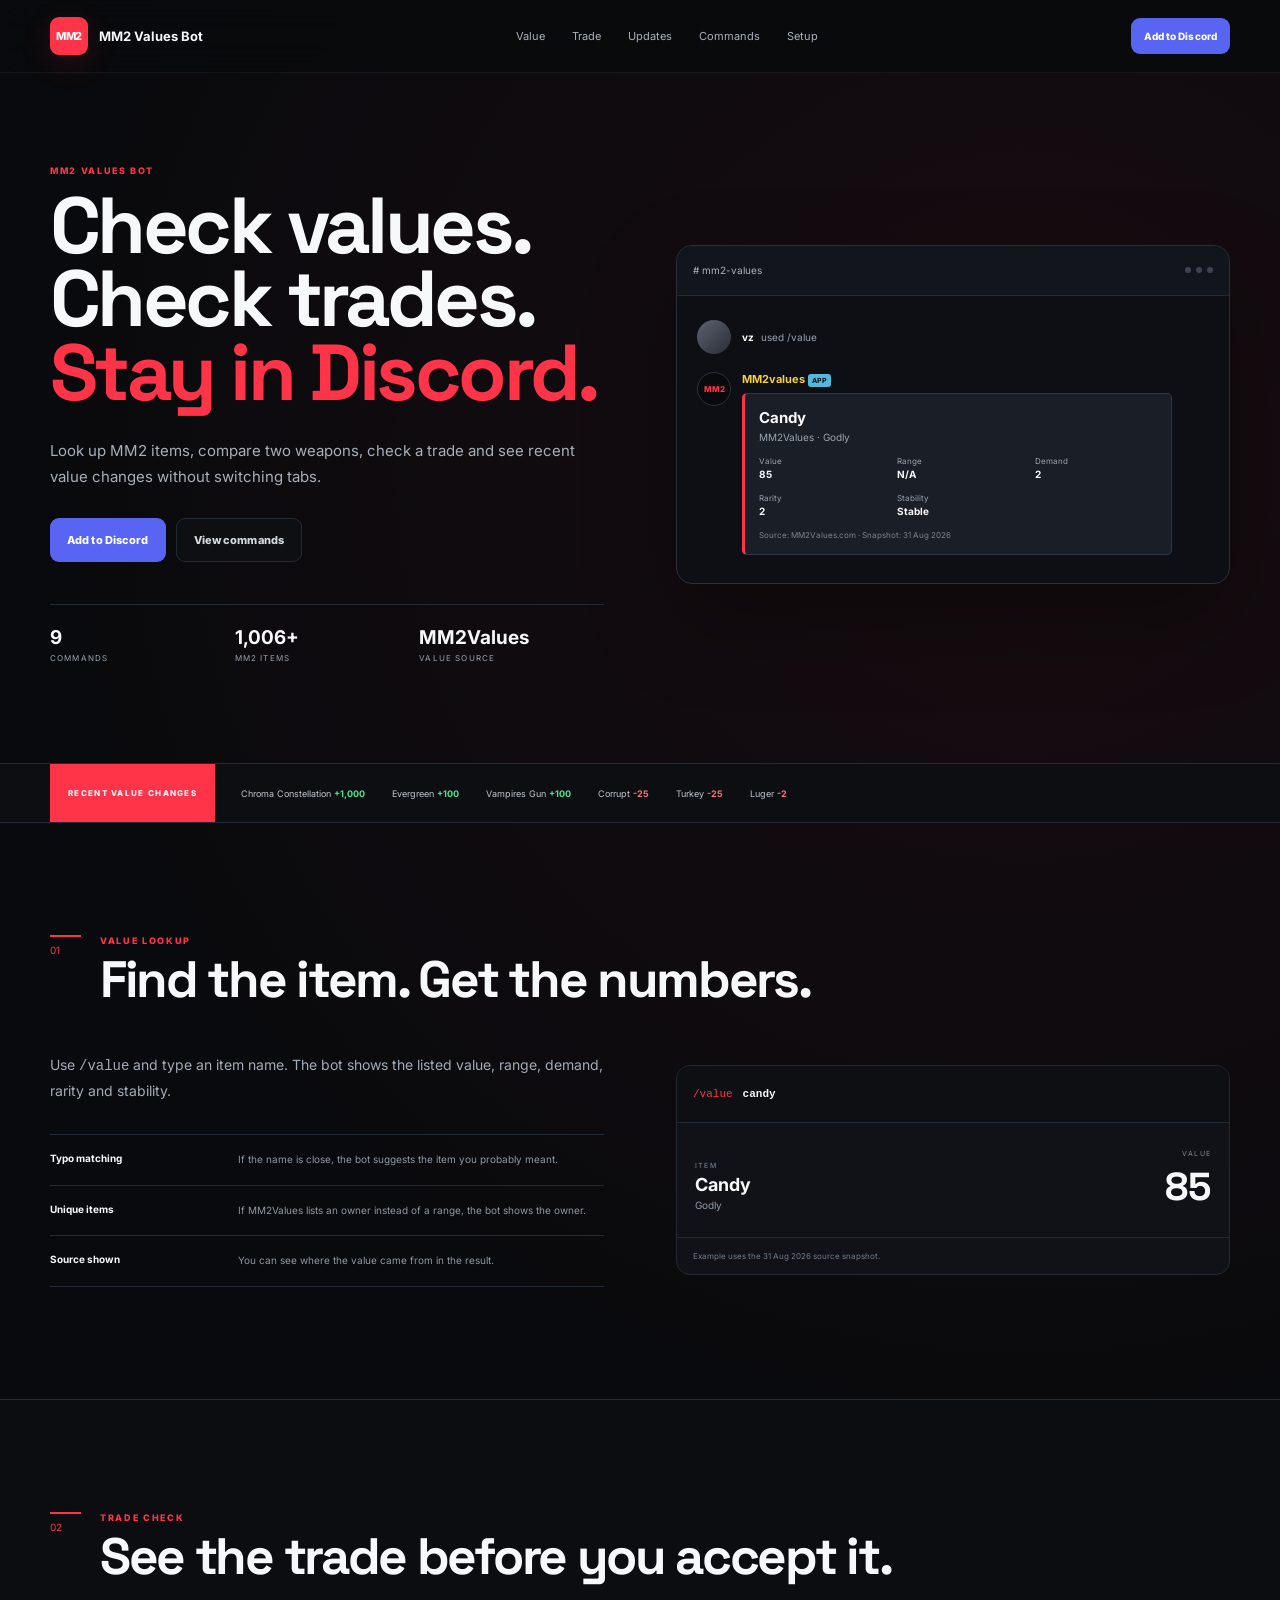
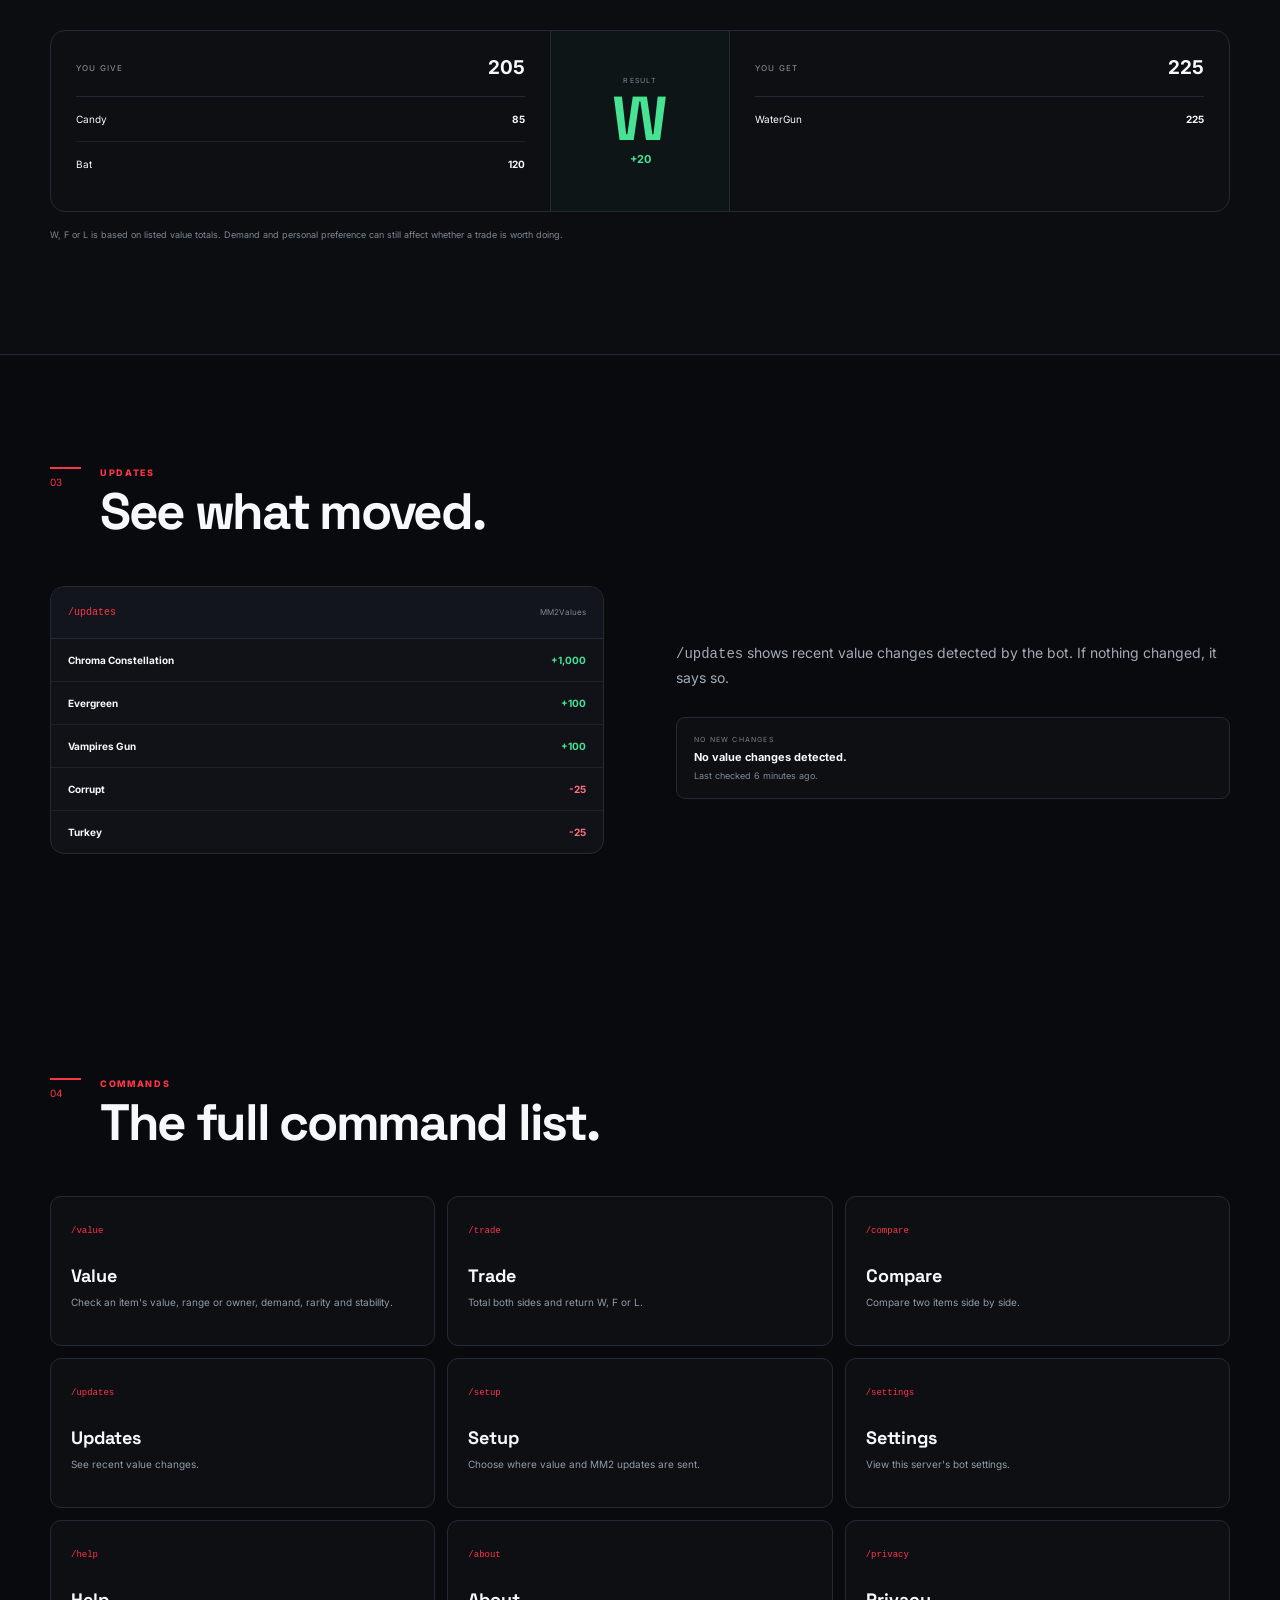
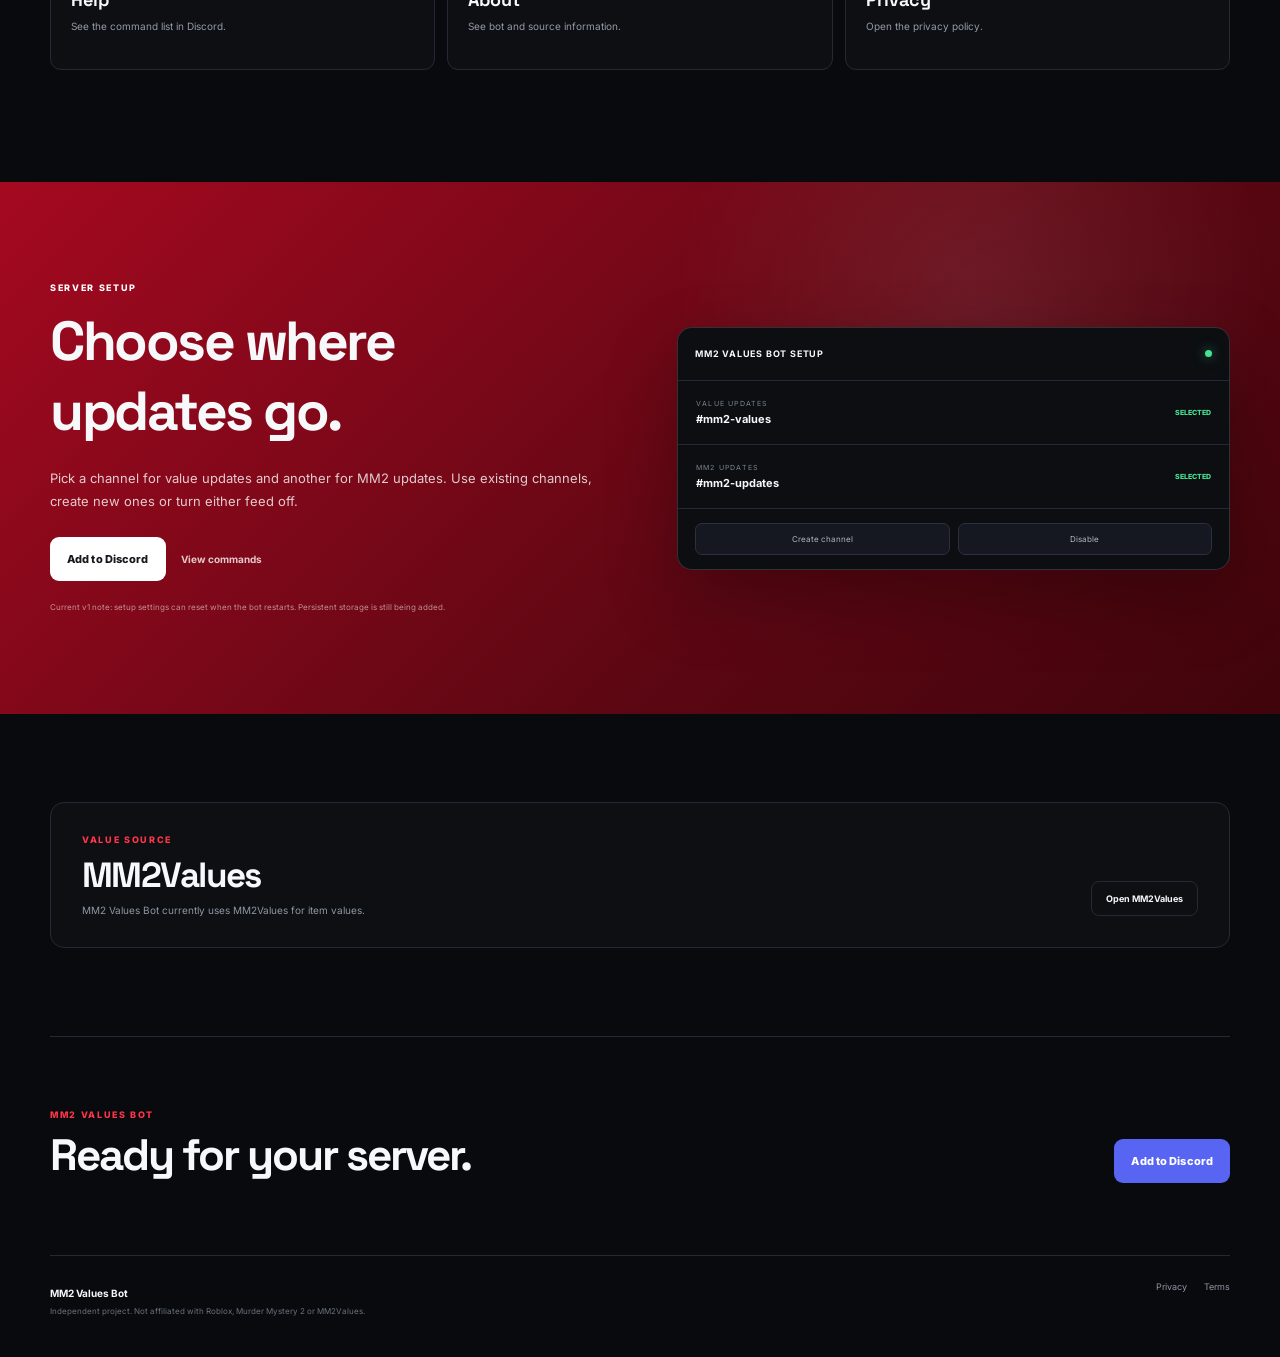
==== commit af36639b: "Add files via upload" ====
--- a/index.html
+++ b/index.html
@@ -3,69 +3,101 @@
 <head>
   <meta charset="utf-8">
   <meta name="viewport" content="width=device-width,initial-scale=1">
-  <meta name="theme-color" content="#090a0d">
-  <meta name="description" content="MM2 Values Bot for Discord. Check MM2 item values, compare items, check trades and see recent value changes.">
+  <meta name="theme-color" content="#0a0b0f">
+  <meta name="description" content="MM2 Values Bot - check MM2 item values, compare items, check trades and track value changes in Discord.">
   <title>MM2 Values Bot</title>
   <link rel="stylesheet" href="style.css">
 </head>
 <body>
-  <header class="site-header">
-    <a href="#top" class="brand">
-      <span class="brand-badge">MM2</span>
-      <span class="brand-name">MM2 Values Bot</span>
-    </a>
-    <nav class="nav">
-      <a href="#value">Value</a>
-      <a href="#trade">Trade</a>
-      <a href="#updates">Updates</a>
-      <a href="#commands">Commands</a>
-      <a href="#setup">Setup</a>
-    </nav>
+  <header class="nav-shell">
+    <div class="nav wrap">
+      <a class="brand" href="#top" aria-label="MM2 Values Bot home">
+        <span class="brand-mark">MM2</span>
+        <span>MM2 Values Bot</span>
+      </a>
+
+      <nav class="nav-links" aria-label="Main navigation">
+        <a href="#value">Value</a>
+        <a href="#trade">Trade</a>
+        <a href="#updates">Updates</a>
+        <a href="#commands">Commands</a>
+        <a href="#setup">Setup</a>
+      </nav>
+
+      <a class="discord-btn small" data-discord-invite href="#">
+        Add to Discord
+      </a>
+    </div>
   </header>
 
   <main id="top">
     <section class="hero wrap">
       <div class="hero-copy">
-        <p class="eyebrow">MM2 VALUES BOT</p>
-        <h1>MM2 values,<br>inside Discord.</h1>
-        <p class="lead">Look up items, compare values, check trades and see recent value changes without leaving your server.</p>
+        <p class="label">MM2 VALUES BOT</p>
+        <h1>Check values.<br>Check trades.<br><span>Stay in Discord.</span></h1>
+        <p class="hero-text">
+          Look up MM2 items, compare two weapons, check a trade and see recent value changes without switching tabs.
+        </p>
+
         <div class="hero-actions">
-          <a class="btn btn-primary" href="#commands">View commands</a>
-          <a class="btn" href="#value">See how it works</a>
-        </div>
-        <div class="hero-stats">
-          <div><strong>9</strong><span>commands</span></div>
-          <div><strong>1,006</strong><span>items parsed</span></div>
-          <div><strong>30 min</strong><span>refresh cycle</span></div>
-        </div>
-      </div>
-
-      <div class="discord-card">
-        <div class="discord-top"><span>/value candy</span><small>MM2values</small></div>
-        <div class="discord-body">
-          <div class="bot-icon">MM2</div>
-          <div class="discord-message">
-            <div class="bot-name">MM2values <span>APP</span></div>
-            <div class="embed">
-              <h3>Candy</h3><p>MM2Values · Godly</p>
-              <div class="embed-grid">
-                <div><span>Value</span><strong>85</strong></div>
-                <div><span>Range</span><strong>N/A</strong></div>
-                <div><span>Demand</span><strong>2</strong></div>
-                <div><span>Rarity</span><strong>2</strong></div>
-                <div><span>Stability</span><strong>Stable</strong></div>
+          <a class="discord-btn" data-discord-invite href="#">Add to Discord</a>
+          <a class="secondary-btn" href="#commands">View commands</a>
+        </div>
+
+        <div class="facts">
+          <div>
+            <strong>9</strong>
+            <span>commands</span>
+          </div>
+          <div>
+            <strong>1,006+</strong>
+            <span>MM2 items</span>
+          </div>
+          <div>
+            <strong>MM2Values</strong>
+            <span>value source</span>
+          </div>
+        </div>
+      </div>
+
+      <div class="discord-window">
+        <div class="window-bar">
+          <span># mm2-values</span>
+          <span class="window-dots"><i></i><i></i><i></i></span>
+        </div>
+
+        <div class="discord-chat">
+          <div class="user-line">
+            <span class="mini-avatar user"></span>
+            <div><b>vz</b> <span>used /value</span></div>
+          </div>
+
+          <div class="bot-line">
+            <span class="mini-avatar bot">MM2</span>
+            <div class="message-column">
+              <div class="bot-title">MM2values <em>APP</em></div>
+              <div class="discord-embed">
+                <h3>Candy</h3>
+                <p>MM2Values · Godly</p>
+                <div class="embed-fields">
+                  <div><span>Value</span><b>85</b></div>
+                  <div><span>Range</span><b>N/A</b></div>
+                  <div><span>Demand</span><b>2</b></div>
+                  <div><span>Rarity</span><b>2</b></div>
+                  <div><span>Stability</span><b>Stable</b></div>
+                </div>
+                <small>Source: MM2Values.com · Snapshot: 31 Aug 2026</small>
               </div>
-              <small>Source: MM2Values.com · Snapshot: 31 Aug 2026</small>
-            </div>
-          </div>
-        </div>
-      </div>
-    </section>
-
-    <section class="change-strip">
-      <div class="wrap strip-inner">
-        <span class="strip-label">RECENT VALUE CHANGES</span>
-        <div class="strip-items">
+            </div>
+          </div>
+        </div>
+      </div>
+    </section>
+
+    <section class="proof">
+      <div class="wrap proof-inner">
+        <span class="proof-title">RECENT VALUE CHANGES</span>
+        <div class="proof-list">
           <span>Chroma Constellation <b class="up">+1,000</b></span>
           <span>Evergreen <b class="up">+100</b></span>
           <span>Vampires Gun <b class="up">+100</b></span>
@@ -77,107 +109,270 @@
     </section>
 
     <section class="section wrap" id="value">
-      <div class="section-head"><span>01</span><div><p>VALUE LOOKUP</p><h2>Check an item in seconds.</h2></div></div>
-      <div class="two-col">
-        <div class="copy">
-          <p>Use <code>/value</code> with an item name. The bot shows the current listed value plus range, demand, rarity and stability.</p>
-          <div class="point-list">
-            <div><strong>Current source data</strong><span>Values are pulled from MM2Values.</span></div>
-            <div><strong>Typo matching</strong><span><code>cnady</code> can still find Candy.</span></div>
-            <div><strong>Unique items</strong><span>Owner is shown when the source lists one.</span></div>
-          </div>
-        </div>
-        <div class="panel">
-          <div class="command-line"><span>/value</span><strong>candy</strong></div>
-          <div class="value-result">
-            <div><small>ITEM</small><strong>Candy</strong><span>Godly</span></div>
-            <div class="value-big"><small>VALUE</small><strong>85</strong></div>
-          </div>
-          <p class="panel-note">Snapshot shown on this page: 31 August 2026.</p>
-        </div>
-      </div>
-    </section>
-
-    <section class="section section-dark" id="trade">
+      <div class="section-heading">
+        <p class="section-number">01</p>
+        <div>
+          <p class="label">VALUE LOOKUP</p>
+          <h2>Find the item. Get the numbers.</h2>
+        </div>
+      </div>
+
+      <div class="feature-grid">
+        <div class="feature-copy">
+          <p>
+            Use <code>/value</code> and type an item name. The bot shows the listed value, range, demand, rarity and stability.
+          </p>
+
+          <div class="feature-list">
+            <div>
+              <strong>Typo matching</strong>
+              <span>If the name is close, the bot suggests the item you probably meant.</span>
+            </div>
+            <div>
+              <strong>Unique items</strong>
+              <span>If MM2Values lists an owner instead of a range, the bot shows the owner.</span>
+            </div>
+            <div>
+              <strong>Source shown</strong>
+              <span>You can see where the value came from in the result.</span>
+            </div>
+          </div>
+        </div>
+
+        <div class="command-preview">
+          <div class="preview-input">
+            <span>/value</span>
+            <b>candy</b>
+          </div>
+          <div class="preview-result">
+            <div>
+              <small>ITEM</small>
+              <strong>Candy</strong>
+              <span>Godly</span>
+            </div>
+            <div class="preview-value">
+              <small>VALUE</small>
+              <strong>85</strong>
+            </div>
+          </div>
+          <div class="preview-foot">Example uses the 31 Aug 2026 source snapshot.</div>
+        </div>
+      </div>
+    </section>
+
+    <section class="section tinted" id="trade">
       <div class="wrap">
-        <div class="section-head light"><span>02</span><div><p>TRADE CHECK</p><h2>See both sides at a glance.</h2></div></div>
-        <div class="trade-box">
+        <div class="section-heading">
+          <p class="section-number">02</p>
+          <div>
+            <p class="label">TRADE CHECK</p>
+            <h2>See the trade before you accept it.</h2>
+          </div>
+        </div>
+
+        <div class="trade-card">
           <div class="trade-side">
-            <div class="trade-title"><span>YOU GIVE</span><strong>205</strong></div>
-            <div class="trade-item"><span>Candy</span><b>85</b></div>
-            <div class="trade-item"><span>Bat</span><b>120</b></div>
-          </div>
-          <div class="trade-result"><small>RESULT</small><strong>W</strong><span>+20</span></div>
+            <div class="trade-side-head">
+              <span>YOU GIVE</span>
+              <strong>205</strong>
+            </div>
+            <div class="trade-row"><span>Candy</span><b>85</b></div>
+            <div class="trade-row"><span>Bat</span><b>120</b></div>
+          </div>
+
+          <div class="verdict">
+            <small>RESULT</small>
+            <strong>W</strong>
+            <span>+20</span>
+          </div>
+
           <div class="trade-side">
-            <div class="trade-title"><span>YOU GET</span><strong>225</strong></div>
-            <div class="trade-item"><span>WaterGun</span><b>225</b></div>
-          </div>
-        </div>
-        <p class="trade-note">W, F or L is based on listed value totals. Demand and personal preference can still matter.</p>
+            <div class="trade-side-head">
+              <span>YOU GET</span>
+              <strong>225</strong>
+            </div>
+            <div class="trade-row"><span>WaterGun</span><b>225</b></div>
+          </div>
+        </div>
+
+        <p class="fine-print">
+          W, F or L is based on listed value totals. Demand and personal preference can still affect whether a trade is worth doing.
+        </p>
       </div>
     </section>
 
     <section class="section wrap" id="updates">
-      <div class="section-head"><span>03</span><div><p>UPDATES</p><h2>See what changed.</h2></div></div>
-      <div class="two-col updates-layout">
-        <div class="updates-card">
-          <div class="updates-card-head"><span>/updates</span><small>MM2Values</small></div>
-          <div class="update-row"><strong>Chroma Constellation</strong><span>+1,000</span></div>
-          <div class="update-row"><strong>Evergreen</strong><span>+100</span></div>
-          <div class="update-row"><strong>Vampires Gun</strong><span>+100</span></div>
-          <div class="update-row"><strong>Corrupt</strong><span class="down">-25</span></div>
-          <div class="update-row"><strong>Turkey</strong><span class="down">-25</span></div>
-          <div class="updates-card-foot">Recent value changes from the current source snapshot.</div>
-        </div>
-        <div class="copy">
-          <p><code>/updates</code> shows actual value changes, not a count of how many items are in each category.</p>
-          <div class="empty-state"><span>IF NOTHING CHANGED</span><strong>No value changes detected.</strong><small>Last checked 6 minutes ago.</small></div>
+      <div class="section-heading">
+        <p class="section-number">03</p>
+        <div>
+          <p class="label">UPDATES</p>
+          <h2>See what moved.</h2>
+        </div>
+      </div>
+
+      <div class="updates-grid">
+        <div class="update-panel">
+          <div class="update-head">
+            <span>/updates</span>
+            <small>MM2Values</small>
+          </div>
+          <div class="update-line"><strong>Chroma Constellation</strong><b class="up">+1,000</b></div>
+          <div class="update-line"><strong>Evergreen</strong><b class="up">+100</b></div>
+          <div class="update-line"><strong>Vampires Gun</strong><b class="up">+100</b></div>
+          <div class="update-line"><strong>Corrupt</strong><b class="down">-25</b></div>
+          <div class="update-line"><strong>Turkey</strong><b class="down">-25</b></div>
+        </div>
+
+        <div class="updates-copy">
+          <p>
+            <code>/updates</code> shows recent value changes detected by the bot. If nothing changed, it says so.
+          </p>
+
+          <div class="quiet-card">
+            <small>NO NEW CHANGES</small>
+            <strong>No value changes detected.</strong>
+            <span>Last checked 6 minutes ago.</span>
+          </div>
         </div>
       </div>
     </section>
 
     <section class="section wrap" id="commands">
-      <div class="section-head"><span>04</span><div><p>COMMANDS</p><h2>Everything the bot can do.</h2></div></div>
-      <div class="command-grid">
-        <article><code>/value</code><h3>Value lookup</h3><p>Check an item's value, range or owner, demand, rarity and stability.</p></article>
-        <article><code>/trade</code><h3>Trade checker</h3><p>Total both sides and return W, F or L.</p></article>
-        <article><code>/compare</code><h3>Compare</h3><p>Compare two items side by side.</p></article>
-        <article><code>/updates</code><h3>Updates</h3><p>See recent value changes.</p></article>
-        <article><code>/setup</code><h3>Setup</h3><p>Choose channels for value updates and MM2 updates.</p></article>
-        <article><code>/settings</code><h3>Settings</h3><p>View the server's bot settings.</p></article>
-        <article><code>/help</code><h3>Help</h3><p>See the command list.</p></article>
-        <article><code>/about</code><h3>About</h3><p>See bot and source info.</p></article>
-        <article><code>/privacy</code><h3>Privacy</h3><p>Open the privacy policy.</p></article>
-      </div>
-    </section>
-
-    <section class="section setup-section" id="setup">
+      <div class="section-heading">
+        <p class="section-number">04</p>
+        <div>
+          <p class="label">COMMANDS</p>
+          <h2>The full command list.</h2>
+        </div>
+      </div>
+
+      <div class="commands">
+        <article>
+          <code>/value</code>
+          <h3>Value</h3>
+          <p>Check an item's value, range or owner, demand, rarity and stability.</p>
+        </article>
+        <article>
+          <code>/trade</code>
+          <h3>Trade</h3>
+          <p>Total both sides and return W, F or L.</p>
+        </article>
+        <article>
+          <code>/compare</code>
+          <h3>Compare</h3>
+          <p>Compare two items side by side.</p>
+        </article>
+        <article>
+          <code>/updates</code>
+          <h3>Updates</h3>
+          <p>See recent value changes.</p>
+        </article>
+        <article>
+          <code>/setup</code>
+          <h3>Setup</h3>
+          <p>Choose where value and MM2 updates are sent.</p>
+        </article>
+        <article>
+          <code>/settings</code>
+          <h3>Settings</h3>
+          <p>View this server's bot settings.</p>
+        </article>
+        <article>
+          <code>/help</code>
+          <h3>Help</h3>
+          <p>See the command list in Discord.</p>
+        </article>
+        <article>
+          <code>/about</code>
+          <h3>About</h3>
+          <p>See bot and source information.</p>
+        </article>
+        <article>
+          <code>/privacy</code>
+          <h3>Privacy</h3>
+          <p>Open the privacy policy.</p>
+        </article>
+      </div>
+    </section>
+
+    <section class="setup" id="setup">
       <div class="wrap setup-grid">
+        <div class="setup-copy">
+          <p class="label light-label">SERVER SETUP</p>
+          <h2>Choose where updates go.</h2>
+          <p>
+            Pick a channel for value updates and another for MM2 updates. Use existing channels, create new ones or turn either feed off.
+          </p>
+          <div class="setup-actions">
+            <a class="discord-btn white" data-discord-invite href="#">Add to Discord</a>
+            <a class="setup-link" href="#commands">View commands</a>
+          </div>
+          <small>
+            Current v1 note: setup settings can reset when the bot restarts. Persistent storage is still being added.
+          </small>
+        </div>
+
+        <div class="setup-panel">
+          <div class="setup-panel-head">
+            <strong>MM2 VALUES BOT SETUP</strong>
+            <span class="online-dot"></span>
+          </div>
+
+          <div class="setup-setting">
+            <div>
+              <small>VALUE UPDATES</small>
+              <strong>#mm2-values</strong>
+            </div>
+            <span>SELECTED</span>
+          </div>
+
+          <div class="setup-setting">
+            <div>
+              <small>MM2 UPDATES</small>
+              <strong>#mm2-updates</strong>
+            </div>
+            <span>SELECTED</span>
+          </div>
+
+          <div class="setup-panel-actions">
+            <button type="button">Create channel</button>
+            <button type="button">Disable</button>
+          </div>
+        </div>
+      </div>
+    </section>
+
+    <section class="section wrap source-section">
+      <div class="source-card">
         <div>
-          <div class="section-head light compact"><span>05</span><div><p>SERVER SETUP</p><h2>Pick where updates go.</h2></div></div>
-          <p>Choose a channel for value updates and another for MM2 updates. You can use existing channels, create new ones or turn either feed off.</p>
-          <small>Current v1 note: setup settings can reset when the bot restarts. Persistent storage is still being added.</small>
-        </div>
-        <div class="setup-card">
-          <div class="setup-card-head">MM2 VALUES BOT SETUP</div>
-          <div class="setup-row"><div><small>VALUE UPDATES</small><strong>#mm2-values</strong></div><span>SELECTED</span></div>
-          <div class="setup-row"><div><small>MM2 UPDATES</small><strong>#mm2-updates</strong></div><span>SELECTED</span></div>
-          <div class="setup-actions"><button type="button">Create channel</button><button type="button">Disable</button></div>
-        </div>
-      </div>
-    </section>
-
-    <section class="section wrap source-section">
-      <div class="source-box">
-        <div><p>DATA SOURCE</p><h2>MM2Values</h2><span>MM2 Values Bot currently uses MM2Values as its item value source.</span></div>
+          <p class="label">VALUE SOURCE</p>
+          <h2>MM2Values</h2>
+          <p>MM2 Values Bot currently uses MM2Values for item values.</p>
+        </div>
         <a href="https://www.mm2values.com/" target="_blank" rel="noopener noreferrer">Open MM2Values</a>
       </div>
     </section>
+
+    <section class="cta wrap">
+      <div>
+        <p class="label">MM2 VALUES BOT</p>
+        <h2>Ready for your server.</h2>
+      </div>
+      <a class="discord-btn" data-discord-invite href="#">Add to Discord</a>
+    </section>
   </main>
 
   <footer class="footer wrap">
-    <div><strong>MM2 Values Bot</strong><p>Independent project. Not affiliated with Roblox, Murder Mystery 2 or MM2Values.</p></div>
-    <div class="footer-links"><a href="privacy.html">Privacy</a><a href="terms.html">Terms</a></div>
+    <div>
+      <strong>MM2 Values Bot</strong>
+      <p>Independent project. Not affiliated with Roblox, Murder Mystery 2 or MM2Values.</p>
+    </div>
+    <div class="footer-links">
+      <a href="privacy.html">Privacy</a>
+      <a href="terms.html">Terms</a>
+    </div>
   </footer>
+
+  <script src="script.js"></script>
 </body>
 </html>
--- a/style.css
+++ b/style.css
@@ -1,15 +1,306 @@
 @import url('https://fonts.googleapis.com/css2?family=Inter:wght@400;500;600;700;800&family=Space+Grotesk:wght@600;700&display=swap');
-:root{--bg:#090a0d;--panel:#101217;--line:#252a33;--text:#f4f6f8;--muted:#9aa2af;--red:#ff3548;--green:#48e39a;--max:1180px}
-*{box-sizing:border-box}html{scroll-behavior:smooth}body{margin:0;background:var(--bg);color:var(--text);font-family:Inter,system-ui,sans-serif}a{color:inherit;text-decoration:none}code{font-family:Consolas,monospace}.wrap{width:min(var(--max),calc(100% - 40px));margin:0 auto}
-.site-header{height:72px;border-bottom:1px solid var(--line);display:flex;align-items:center;justify-content:space-between;padding:0 max(20px,calc((100vw - var(--max))/2));position:sticky;top:0;z-index:20;background:rgba(9,10,13,.94);backdrop-filter:blur(14px)}.brand{display:flex;align-items:center;gap:11px;font-weight:700}.brand-badge{width:40px;height:40px;border-radius:10px;display:grid;place-items:center;background:var(--red);font-size:12px;font-weight:800}.brand-name{font-size:14px}.nav{display:flex;gap:26px;font-size:12px;color:#b3bac5}.nav a:hover{color:#fff}
-.hero{min-height:650px;display:grid;grid-template-columns:1fr 1fr;gap:65px;align-items:center;padding:80px 0}.eyebrow,.section-head p,.source-box p{font-size:10px;font-weight:800;letter-spacing:1.5px;color:var(--red);margin:0 0 12px}.hero h1,.section-head h2,.source-box h2{font-family:"Space Grotesk",sans-serif;letter-spacing:-.04em}.hero h1{font-size:clamp(52px,6vw,86px);line-height:.95;margin:0}.lead{color:#a8b0bc;max-width:610px;font-size:16px;line-height:1.7;margin:28px 0}.hero-actions{display:flex;gap:10px;margin-bottom:40px}.btn{padding:12px 16px;border:1px solid var(--line);border-radius:8px;font-size:12px;font-weight:700}.btn-primary{background:var(--red);border-color:var(--red)}.hero-stats{display:grid;grid-template-columns:repeat(3,1fr);max-width:560px;border-top:1px solid var(--line);padding-top:20px}.hero-stats div{display:flex;flex-direction:column;gap:4px}.hero-stats strong{font-size:20px}.hero-stats span{font-size:9px;color:var(--muted);text-transform:uppercase;letter-spacing:1px}
-.discord-card{border:1px solid var(--line);border-radius:15px;overflow:hidden;background:#0d0f13}.discord-top{padding:16px 18px;border-bottom:1px solid var(--line);display:flex;justify-content:space-between;background:#12141a;font-size:12px}.discord-top small{color:var(--muted)}.discord-body{display:flex;gap:12px;padding:22px}.bot-icon{width:40px;height:40px;border-radius:50%;display:grid;place-items:center;border:1px solid var(--line);color:var(--red);font-size:10px;font-weight:800}.discord-message{flex:1}.bot-name{font-size:12px;font-weight:700;color:#f0c935;margin-bottom:7px}.bot-name span{font-size:8px;background:#4eb5d8;color:#071016;border-radius:3px;padding:2px 4px}.embed{background:#1a1d24;border:1px solid #303540;border-left:3px solid var(--red);border-radius:5px;padding:14px}.embed h3{margin:0;font-size:16px}.embed>p{margin:4px 0 13px;color:#9ca4b0;font-size:11px}.embed-grid{display:grid;grid-template-columns:repeat(3,1fr);gap:13px}.embed-grid div{display:flex;flex-direction:column;gap:3px}.embed-grid span{font-size:9px;color:#9ba3af}.embed-grid strong{font-size:11px}.embed>small{display:block;margin-top:14px;color:#858d99;font-size:9px}
-.change-strip{border-top:1px solid var(--line);border-bottom:1px solid var(--line);background:#0d0f13}.strip-inner{display:flex;align-items:center;min-height:56px;gap:26px;overflow:auto}.strip-label{font-size:9px;font-weight:800;letter-spacing:1.3px;color:#fff;background:var(--red);align-self:stretch;display:flex;align-items:center;padding:0 18px;white-space:nowrap}.strip-items{display:flex;gap:28px;white-space:nowrap;font-size:10px;color:#c4c9d1}.up{color:var(--green)!important}.down{color:#ff6e7d!important}
-.section{padding:110px 0}.section-dark{background:#0b0c10;border-top:1px solid var(--line);border-bottom:1px solid var(--line)}.section-head{display:flex;gap:18px;align-items:flex-start;margin-bottom:44px}.section-head>span{font-size:11px;color:var(--red);border-top:2px solid var(--red);padding-top:7px;min-width:30px}.section-head p{margin-bottom:7px}.section-head h2{font-size:clamp(34px,4vw,52px);margin:0}.light>span{color:#fff;border-color:#fff}.light p{color:#d9dde3}.two-col{display:grid;grid-template-columns:1fr 1fr;gap:70px;align-items:center}.copy>p{color:#a5adb9;font-size:15px;line-height:1.75;margin:0}.point-list{margin-top:32px;border-top:1px solid var(--line)}.point-list div{display:grid;grid-template-columns:180px 1fr;gap:18px;padding:17px 0;border-bottom:1px solid var(--line)}.point-list strong{font-size:11px}.point-list span{font-size:11px;color:var(--muted)}
-.panel,.updates-card{border:1px solid var(--line);border-radius:14px;background:var(--panel);overflow:hidden}.command-line{height:58px;border-bottom:1px solid var(--line);display:flex;align-items:center;gap:10px;padding:0 16px;background:#0d0f13}.command-line span{color:var(--red);font-family:monospace}.command-line strong{font-family:monospace;font-size:12px}.value-result{display:flex;align-items:flex-end;justify-content:space-between;padding:26px 18px}.value-result>div{display:flex;flex-direction:column;gap:5px}.value-result small,.value-big small{font-size:8px;color:var(--muted);letter-spacing:1.2px}.value-result>div>strong{font-size:18px}.value-result>div>span{font-size:11px;color:#9ea6b3}.value-big{text-align:right}.value-big strong{font-family:"Space Grotesk";font-size:40px!important}.panel-note{margin:0;padding:13px 16px;border-top:1px solid var(--line);font-size:9px;color:#7f8792}
-.trade-box{display:grid;grid-template-columns:1fr 180px 1fr;border:1px solid var(--line);border-radius:14px;overflow:hidden}.trade-side{padding:26px;background:#0e1014}.trade-title{display:flex;justify-content:space-between;padding-bottom:17px;border-bottom:1px solid var(--line)}.trade-title span{font-size:9px;color:var(--muted);letter-spacing:1.2px}.trade-title strong{font-size:20px}.trade-item{display:flex;justify-content:space-between;padding:16px 0;border-bottom:1px solid #1d2027;font-size:11px}.trade-item:last-child{border:0}.trade-result{display:flex;flex-direction:column;align-items:center;justify-content:center;border-left:1px solid var(--line);border-right:1px solid var(--line);gap:6px;background:#0d1110}.trade-result small{font-size:8px;color:var(--muted);letter-spacing:1.2px}.trade-result strong{font-family:"Space Grotesk";font-size:64px;color:var(--green)}.trade-result span{font-size:12px;color:var(--green);font-weight:700}.trade-note{color:#8f97a3;font-size:10px;line-height:1.6;margin:17px 0 0}
-.updates-card-head{padding:17px 18px;border-bottom:1px solid var(--line);display:flex;justify-content:space-between;background:#12141a;font-size:11px}.updates-card-head span{font-family:monospace;color:var(--red)}.updates-card-head small{color:var(--muted)}.update-row{display:flex;justify-content:space-between;padding:15px 18px;border-bottom:1px solid #1d2027;font-size:11px}.update-row span{color:var(--green);font-weight:700}.updates-card-foot{padding:13px 18px;color:#7f8792;font-size:9px}.empty-state{margin-top:28px;border:1px solid var(--line);border-radius:8px;padding:16px;display:flex;flex-direction:column;gap:6px;background:#0d0f13}.empty-state span{font-size:8px;letter-spacing:1.2px;color:#8b939f}.empty-state strong{font-size:12px}.empty-state small{font-size:10px;color:#858d99}
-.command-grid{display:grid;grid-template-columns:repeat(3,1fr);gap:12px}.command-grid article{border:1px solid var(--line);border-radius:11px;padding:20px;background:#0d0f13;min-height:150px}.command-grid code{color:var(--red);font-size:10px}.command-grid h3{font-family:"Space Grotesk";font-size:18px;margin:28px 0 8px}.command-grid p{margin:0;color:#959daa;font-size:11px;line-height:1.6}
-.setup-section{background:linear-gradient(135deg,#a90920,#50070f);padding:100px 0}.setup-grid{display:grid;grid-template-columns:1fr 1fr;gap:70px;align-items:center}.compact{margin-bottom:24px}.setup-grid>div>p{color:rgba(255,255,255,.78);font-size:13px;line-height:1.7;max-width:560px}.setup-grid>div>small{display:block;margin-top:20px;color:rgba(255,255,255,.58);font-size:9px;line-height:1.5}.setup-card{background:#0d0f13;border:1px solid rgba(255,255,255,.15);border-radius:14px;overflow:hidden}.setup-card-head{padding:17px 18px;border-bottom:1px solid var(--line);font-size:10px;font-weight:800;letter-spacing:1px}.setup-row{display:flex;justify-content:space-between;align-items:center;padding:18px;border-bottom:1px solid var(--line)}.setup-row>div{display:flex;flex-direction:column;gap:4px}.setup-row small{font-size:8px;color:#828a96;letter-spacing:1.2px}.setup-row strong{font-size:12px}.setup-row>span{font-size:8px;color:var(--green);font-weight:800}.setup-actions{display:flex;gap:8px;padding:14px 18px}.setup-actions button{flex:1;background:#151820;border:1px solid #2c313b;color:#b8bec8;border-radius:7px;padding:10px;font-size:9px}
-.source-section{padding-top:90px;padding-bottom:90px}.source-box{display:flex;align-items:flex-end;justify-content:space-between;border:1px solid var(--line);border-radius:14px;padding:32px;background:#0d0f13}.source-box p{margin-bottom:8px}.source-box h2{margin:0 0 8px;font-size:36px}.source-box span{color:#9ca4af;font-size:11px}.source-box a{border:1px solid var(--line);border-radius:8px;padding:11px 14px;font-size:10px;font-weight:700}.footer{border-top:1px solid var(--line);padding:28px 0 42px;display:flex;justify-content:space-between;gap:30px}.footer strong{font-size:12px}.footer p{margin:6px 0 0;color:#747c87;font-size:9px}.footer-links{display:flex;gap:18px;color:#8d95a1;font-size:10px}
-@media(max-width:900px){.nav{display:none}.hero,.two-col,.setup-grid{grid-template-columns:1fr}.hero{gap:45px}.command-grid{grid-template-columns:repeat(2,1fr)}}@media(max-width:640px){.wrap{width:min(var(--max),calc(100% - 24px))}.site-header{padding:0 12px;height:64px}.hero{min-height:0;padding:60px 0}.hero h1{font-size:52px}.lead{font-size:14px}.hero-actions{flex-direction:column}.btn{text-align:center}.hero-stats strong{font-size:16px}.hero-stats span{font-size:8px}.embed-grid{grid-template-columns:repeat(2,1fr)}.strip-label{display:none}.section{padding:80px 0}.section-head{margin-bottom:30px}.section-head h2{font-size:34px}.point-list div{grid-template-columns:1fr;gap:5px}.trade-box{grid-template-columns:1fr}.trade-result{min-height:140px;border-left:0;border-right:0;border-top:1px solid var(--line);border-bottom:1px solid var(--line)}.command-grid{grid-template-columns:1fr}.source-box,.footer{display:block}.source-box a{display:inline-block;margin-top:18px}.footer-links{margin-top:18px}}
+
+:root{
+  --bg:#090a0d;
+  --panel:#101218;
+  --panel-2:#151820;
+  --line:#242a35;
+  --text:#f7f8fa;
+  --muted:#9aa3b1;
+  --muted-2:#757e8c;
+  --red:#ff3448;
+  --red-deep:#8d0719;
+  --green:#47e394;
+  --blue:#5865f2;
+  --max:1180px;
+}
+
+*{box-sizing:border-box}
+html{scroll-behavior:smooth}
+body{
+  margin:0;
+  background:
+    radial-gradient(circle at 80% 10%,rgba(255,52,72,.06),transparent 24%),
+    var(--bg);
+  color:var(--text);
+  font-family:Inter,system-ui,-apple-system,BlinkMacSystemFont,"Segoe UI",sans-serif;
+}
+a{color:inherit;text-decoration:none}
+button{font:inherit}
+code{font-family:Consolas,"SFMono-Regular",monospace}
+.wrap{width:min(var(--max),calc(100% - 40px));margin:0 auto}
+
+.nav-shell{
+  position:sticky;top:0;z-index:50;
+  background:rgba(9,10,13,.9);
+  backdrop-filter:blur(18px);
+  border-bottom:1px solid rgba(255,255,255,.06);
+}
+.nav{height:72px;display:flex;align-items:center;justify-content:space-between}
+.brand{display:flex;align-items:center;gap:11px;font-size:13px;font-weight:700}
+.brand-mark{
+  width:38px;height:38px;display:grid;place-items:center;
+  background:var(--red);border-radius:9px;
+  font-size:11px;font-weight:800;letter-spacing:-.3px;
+  box-shadow:0 8px 30px rgba(255,52,72,.15);
+}
+.nav-links{display:flex;gap:27px;font-size:11px;color:#aab2be}
+.nav-links a{transition:.18s}
+.nav-links a:hover{color:#fff}
+
+.discord-btn,.secondary-btn{
+  display:inline-flex;align-items:center;justify-content:center;
+  height:44px;padding:0 17px;border-radius:9px;
+  font-size:11px;font-weight:800;letter-spacing:.01em;
+  transition:transform .18s,box-shadow .18s,border-color .18s;
+}
+.discord-btn{background:var(--blue);color:white}
+.discord-btn:hover{transform:translateY(-1px);box-shadow:0 12px 28px rgba(88,101,242,.22)}
+.discord-btn.small{height:36px;padding:0 13px;font-size:10px}
+.secondary-btn{border:1px solid var(--line);background:#0d0f13;color:#d4d8df}
+.secondary-btn:hover{border-color:#3b4250;transform:translateY(-1px)}
+
+.hero{
+  min-height:690px;
+  display:grid;grid-template-columns:1fr 1fr;
+  align-items:center;gap:72px;
+  padding:84px 0 92px;
+}
+.label{
+  margin:0 0 13px;
+  color:var(--red);
+  font-size:9px;font-weight:800;letter-spacing:1.65px;
+}
+.hero h1,.section-heading h2,.setup-copy h2,.source-card h2,.cta h2{
+  font-family:"Space Grotesk",sans-serif;
+  letter-spacing:-.045em;
+}
+.hero h1{
+  margin:0;
+  font-size:clamp(54px,6.2vw,88px);
+  line-height:.93;
+}
+.hero h1 span{color:var(--red)}
+.hero-text{
+  max-width:610px;margin:28px 0;
+  color:#a7afbb;font-size:15px;line-height:1.75;
+}
+.hero-actions{display:flex;gap:10px;margin-bottom:42px}
+.facts{
+  display:grid;grid-template-columns:repeat(3,1fr);
+  max-width:590px;padding-top:21px;border-top:1px solid var(--line);
+}
+.facts div{display:flex;flex-direction:column;gap:4px}
+.facts strong{font-size:19px}
+.facts span{font-size:8px;text-transform:uppercase;letter-spacing:1.15px;color:var(--muted)}
+
+.discord-window{
+  overflow:hidden;
+  border:1px solid #2a303b;border-radius:16px;
+  background:#0d0f14;
+  box-shadow:0 35px 90px rgba(0,0,0,.32);
+}
+.window-bar{
+  height:50px;display:flex;align-items:center;justify-content:space-between;
+  padding:0 16px;background:#12151b;border-bottom:1px solid var(--line);
+  color:#aab2be;font-size:10px;
+}
+.window-dots{display:flex;gap:5px}
+.window-dots i{width:6px;height:6px;border-radius:50%;background:#3d4350}
+.discord-chat{padding:24px 20px 28px}
+.user-line,.bot-line{display:flex;gap:11px}
+.user-line{align-items:center;margin-bottom:18px;color:#99a2af;font-size:10px}
+.user-line b{color:#fff;margin-right:4px}
+.mini-avatar{width:34px;height:34px;border-radius:50%;flex:0 0 34px;display:grid;place-items:center}
+.mini-avatar.user{background:linear-gradient(135deg,#5e6270,#292d36)}
+.mini-avatar.bot{background:#090a0d;border:1px solid #2b313c;color:var(--red);font-size:8px;font-weight:800}
+.message-column{flex:1}
+.bot-title{font-size:11px;font-weight:700;color:#f3cf3d;margin-bottom:7px}
+.bot-title em{font-style:normal;font-size:7px;background:#54b8da;color:#071218;border-radius:3px;padding:2px 4px}
+.discord-embed{
+  background:#1a1e26;border:1px solid #303744;border-left:3px solid var(--red);
+  border-radius:5px;padding:14px;max-width:430px;
+}
+.discord-embed h3{margin:0;font-size:15px}
+.discord-embed>p{margin:4px 0 13px;color:#9aa3b1;font-size:10px}
+.embed-fields{display:grid;grid-template-columns:repeat(3,1fr);gap:13px 16px}
+.embed-fields div{display:flex;flex-direction:column;gap:2px}
+.embed-fields span{font-size:8px;color:#9ba4b1}
+.embed-fields b{font-size:10px}
+.discord-embed>small{display:block;margin-top:13px;color:#7e8795;font-size:8px}
+
+.proof{border-top:1px solid var(--line);border-bottom:1px solid var(--line);background:#0c0e12}
+.proof-inner{min-height:58px;display:flex;align-items:center;gap:26px;overflow-x:auto}
+.proof-title{
+  align-self:stretch;display:flex;align-items:center;
+  padding:0 18px;background:var(--red);
+  font-size:8px;font-weight:800;letter-spacing:1.3px;white-space:nowrap;
+}
+.proof-list{display:flex;gap:27px;white-space:nowrap;color:#c0c6cf;font-size:9px}
+.up{color:var(--green)!important}
+.down{color:#ff7080!important}
+
+.section{padding:112px 0}
+.tinted{background:#0b0d11;border-top:1px solid var(--line);border-bottom:1px solid var(--line)}
+.section-heading{display:flex;gap:19px;align-items:flex-start;margin-bottom:47px}
+.section-number{
+  margin:0;min-width:31px;padding-top:7px;
+  color:var(--red);font-size:10px;border-top:2px solid var(--red);
+}
+.section-heading .label{margin-bottom:7px}
+.section-heading h2{margin:0;font-size:clamp(34px,4vw,52px);line-height:1.04}
+
+.feature-grid,.updates-grid{display:grid;grid-template-columns:1fr 1fr;gap:72px;align-items:center}
+.feature-copy>p,.updates-copy>p{
+  margin:0;color:#a2abb7;font-size:14px;line-height:1.75;
+}
+.feature-list{margin-top:31px;border-top:1px solid var(--line)}
+.feature-list div{
+  display:grid;grid-template-columns:170px 1fr;gap:18px;
+  padding:17px 0;border-bottom:1px solid var(--line);
+}
+.feature-list strong{font-size:10px}
+.feature-list span{font-size:10px;color:#8f98a5;line-height:1.55}
+
+.command-preview,.update-panel{
+  overflow:hidden;border:1px solid var(--line);border-radius:14px;background:var(--panel);
+}
+.preview-input{
+  height:57px;display:flex;align-items:center;gap:10px;padding:0 16px;
+  border-bottom:1px solid var(--line);background:#0d0f13;
+  font-family:Consolas,monospace;font-size:11px;
+}
+.preview-input span{color:var(--red)}
+.preview-result{display:flex;align-items:flex-end;justify-content:space-between;padding:26px 18px}
+.preview-result>div{display:flex;flex-direction:column;gap:4px}
+.preview-result small{font-size:7px;letter-spacing:1.2px;color:#7f8896}
+.preview-result strong{font-size:18px}
+.preview-result span{font-size:10px;color:#8f98a4}
+.preview-value{text-align:right}
+.preview-value strong{font-family:"Space Grotesk";font-size:39px}
+.preview-foot{padding:13px 16px;border-top:1px solid var(--line);color:#737d89;font-size:8px}
+
+.trade-card{
+  display:grid;grid-template-columns:1fr 180px 1fr;
+  overflow:hidden;border:1px solid var(--line);border-radius:15px;background:#0d0f13;
+}
+.trade-side{padding:25px}
+.trade-side-head{
+  display:flex;justify-content:space-between;align-items:center;
+  padding-bottom:17px;border-bottom:1px solid var(--line);
+}
+.trade-side-head span{font-size:8px;color:#8f98a4;letter-spacing:1.2px}
+.trade-side-head strong{font-size:19px}
+.trade-row{display:flex;justify-content:space-between;padding:16px 0;border-bottom:1px solid #1c2028;font-size:10px}
+.trade-row:last-child{border:0}
+.verdict{
+  display:flex;flex-direction:column;align-items:center;justify-content:center;gap:6px;
+  border-left:1px solid var(--line);border-right:1px solid var(--line);
+  background:rgba(71,227,148,.025)
+}
+.verdict small{font-size:7px;color:#7f8895;letter-spacing:1.25px}
+.verdict strong{font-family:"Space Grotesk";font-size:62px;color:var(--green);line-height:.9}
+.verdict span{color:var(--green);font-size:11px;font-weight:700}
+.fine-print{margin:16px 0 0;color:#7f8894;font-size:9px;line-height:1.6}
+
+.update-head{
+  height:52px;display:flex;align-items:center;justify-content:space-between;
+  padding:0 17px;border-bottom:1px solid var(--line);background:#12151b;
+}
+.update-head span{font-family:Consolas,monospace;color:var(--red);font-size:10px}
+.update-head small{color:#7f8895;font-size:8px}
+.update-line{display:flex;justify-content:space-between;padding:15px 17px;border-bottom:1px solid #1d2129;font-size:10px}
+.update-line:last-child{border:0}
+.quiet-card{
+  margin-top:26px;display:flex;flex-direction:column;gap:6px;
+  padding:17px;border:1px solid var(--line);border-radius:9px;background:#0d0f13;
+}
+.quiet-card small{color:#78818e;font-size:7px;letter-spacing:1.2px}
+.quiet-card strong{font-size:11px}
+.quiet-card span{font-size:9px;color:#828b98}
+
+.commands{display:grid;grid-template-columns:repeat(3,1fr);gap:12px}
+.commands article{
+  min-height:150px;padding:20px;border:1px solid var(--line);border-radius:11px;
+  background:#0d0f13;transition:transform .18s,border-color .18s,background .18s;
+}
+.commands article:hover{transform:translateY(-2px);border-color:#373e4b;background:#101319}
+.commands code{color:var(--red);font-size:9px}
+.commands h3{font-family:"Space Grotesk";font-size:18px;margin:27px 0 7px}
+.commands p{margin:0;color:#929ba8;font-size:10px;line-height:1.6}
+
+.setup{
+  padding:100px 0;
+  background:
+    radial-gradient(circle at 76% 20%,rgba(255,255,255,.08),transparent 28%),
+    linear-gradient(135deg,#a50920,#5d0713 62%,#40040b);
+}
+.setup-grid{display:grid;grid-template-columns:1fr 1fr;gap:74px;align-items:center}
+.light-label{color:#fff}
+.setup-copy h2{font-size:clamp(40px,4.3vw,58px);margin:0 0 21px}
+.setup-copy>p:not(.label){max-width:580px;margin:0;color:rgba(255,255,255,.79);font-size:13px;line-height:1.75}
+.setup-actions{display:flex;align-items:center;gap:15px;margin:25px 0 20px}
+.discord-btn.white{background:#fff;color:#17191e}
+.discord-btn.white:hover{box-shadow:0 12px 28px rgba(0,0,0,.15)}
+.setup-link{font-size:10px;font-weight:700;color:rgba(255,255,255,.78)}
+.setup-copy>small{display:block;max-width:570px;color:rgba(255,255,255,.55);font-size:8px;line-height:1.6}
+.setup-panel{overflow:hidden;border:1px solid rgba(255,255,255,.15);border-radius:15px;background:#0c0e12;box-shadow:0 28px 70px rgba(0,0,0,.25)}
+.setup-panel-head{height:53px;display:flex;align-items:center;justify-content:space-between;padding:0 17px;border-bottom:1px solid var(--line);font-size:9px;letter-spacing:.8px}
+.online-dot{width:7px;height:7px;border-radius:50%;background:var(--green);box-shadow:0 0 12px rgba(71,227,148,.6)}
+.setup-setting{display:flex;align-items:center;justify-content:space-between;padding:18px;border-bottom:1px solid var(--line)}
+.setup-setting>div{display:flex;flex-direction:column;gap:4px}
+.setup-setting small{font-size:7px;color:#7a8491;letter-spacing:1.2px}
+.setup-setting strong{font-size:11px}
+.setup-setting>span{font-size:7px;font-weight:800;color:var(--green)}
+.setup-panel-actions{display:flex;gap:8px;padding:14px 17px}
+.setup-panel-actions button{flex:1;padding:10px;border:1px solid #2b313c;border-radius:7px;background:#151820;color:#aeb6c1;font-size:8px}
+
+.source-section{padding-top:88px;padding-bottom:88px}
+.source-card{display:flex;align-items:flex-end;justify-content:space-between;padding:31px;border:1px solid var(--line);border-radius:14px;background:#0d0f13}
+.source-card .label{margin-bottom:8px}
+.source-card h2{margin:0 0 7px;font-size:35px}
+.source-card p:last-child{margin:0;color:#8e97a4;font-size:10px}
+.source-card>a{padding:11px 14px;border:1px solid var(--line);border-radius:8px;font-size:9px;font-weight:700}
+
+.cta{
+  display:flex;align-items:end;justify-content:space-between;
+  padding:72px 0;border-top:1px solid var(--line);
+}
+.cta .label{margin-bottom:7px}
+.cta h2{margin:0;font-size:44px}
+
+.footer{
+  display:flex;justify-content:space-between;gap:30px;
+  padding:25px 0 42px;border-top:1px solid var(--line);
+}
+.footer strong{font-size:10px}
+.footer p{margin:5px 0 0;color:#69727f;font-size:8px}
+.footer-links{display:flex;gap:17px;color:#8d96a3;font-size:9px}
+
+@media(max-width:900px){
+  .nav-links{display:none}
+  .hero,.feature-grid,.updates-grid,.setup-grid{grid-template-columns:1fr}
+  .hero{gap:48px}
+  .commands{grid-template-columns:repeat(2,1fr)}
+}
+@media(max-width:640px){
+  .wrap{width:min(var(--max),calc(100% - 24px))}
+  .nav{height:64px}.brand>span:last-child{display:none}
+  .discord-btn.small{height:34px}
+  .hero{min-height:0;padding:58px 0 64px}
+  .hero h1{font-size:50px}
+  .hero-text{font-size:13px}
+  .hero-actions{flex-direction:column}.hero-actions a{width:100%}
+  .facts strong{font-size:15px}.facts span{font-size:7px}
+  .embed-fields{grid-template-columns:repeat(2,1fr)}
+  .proof-title{display:none}.proof-inner{padding:0 12px}
+  .section{padding:78px 0}.section-heading{margin-bottom:31px}.section-heading h2{font-size:34px}
+  .feature-list div{grid-template-columns:1fr;gap:5px}
+  .trade-card{grid-template-columns:1fr}.verdict{min-height:135px;border-left:0;border-right:0;border-top:1px solid var(--line);border-bottom:1px solid var(--line)}
+  .commands{grid-template-columns:1fr}
+  .setup{padding:76px 0}.setup-actions{align-items:stretch;flex-direction:column}.setup-actions a{width:100%}.setup-link{text-align:center}
+  .source-card,.cta,.footer{display:block}
+  .source-card>a{display:inline-block;margin-top:18px}
+  .cta .discord-btn{margin-top:22px}
+  .footer-links{margin-top:16px}
+}
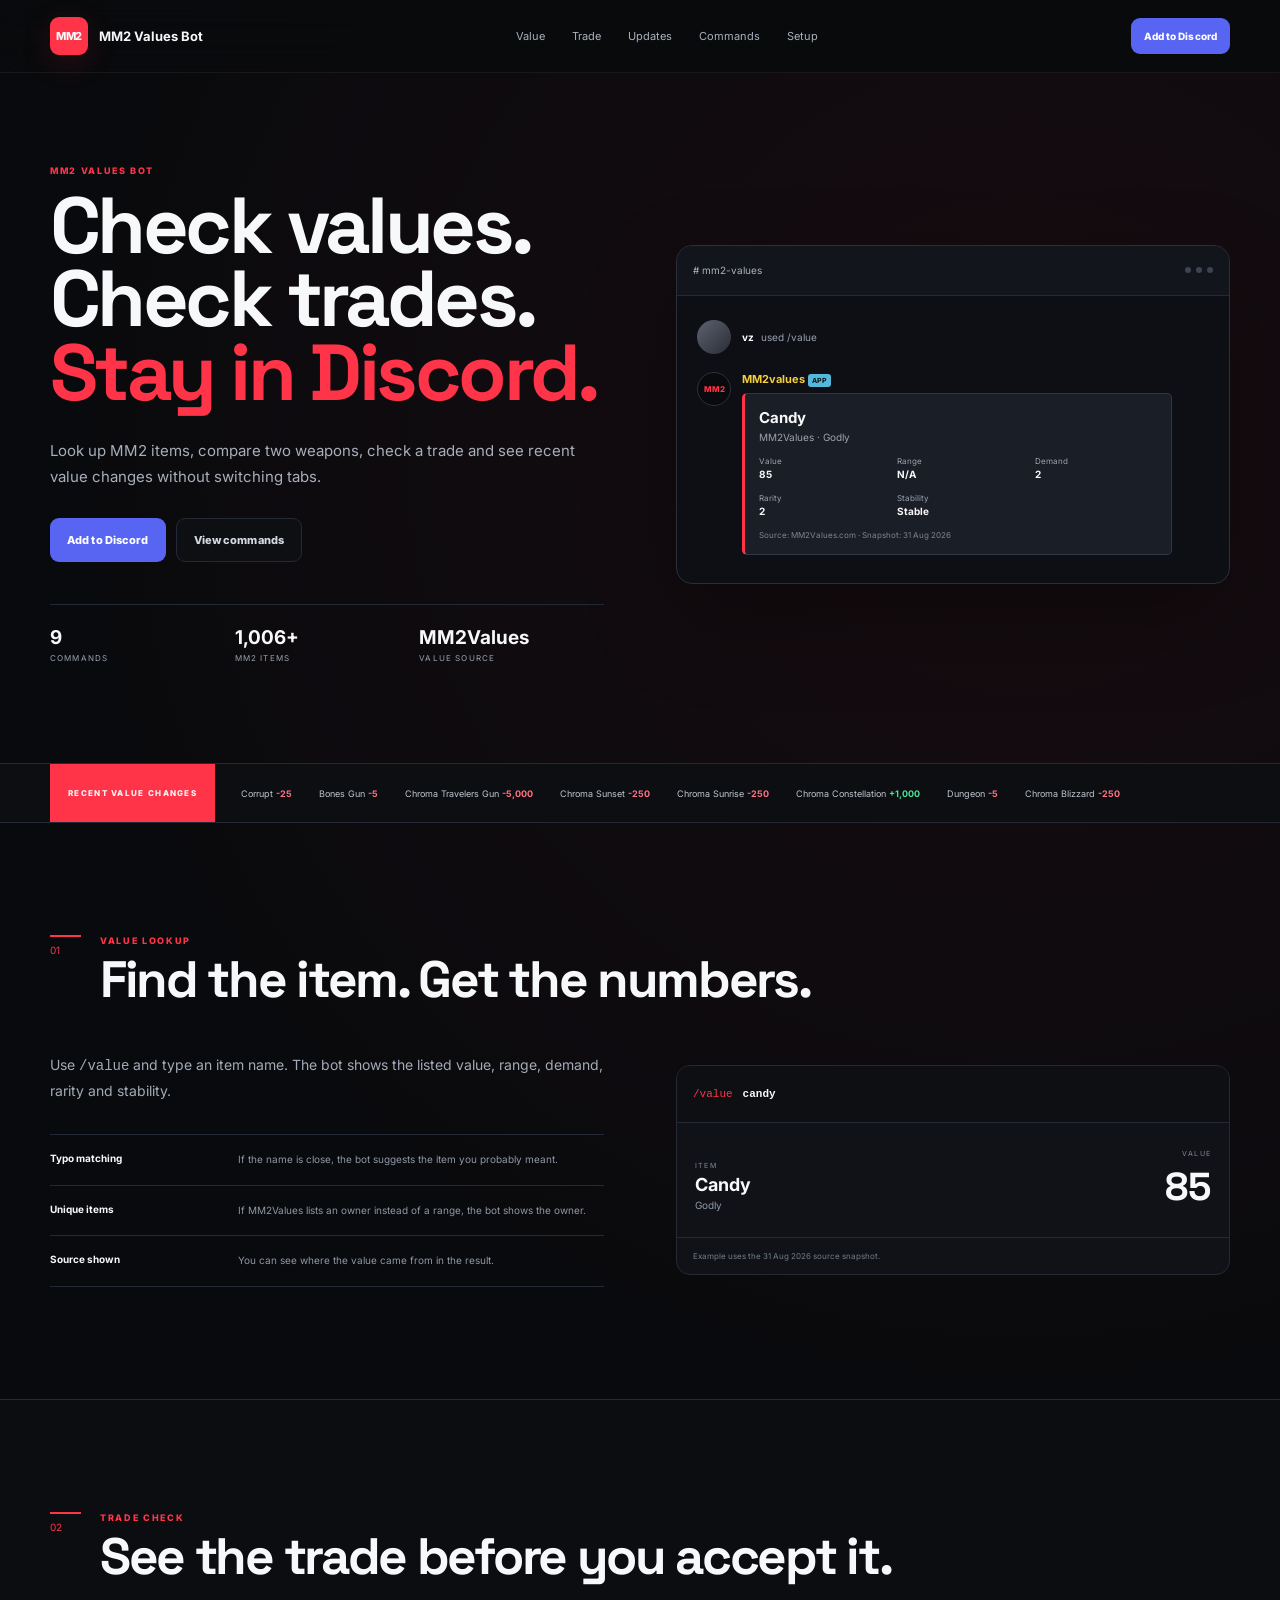
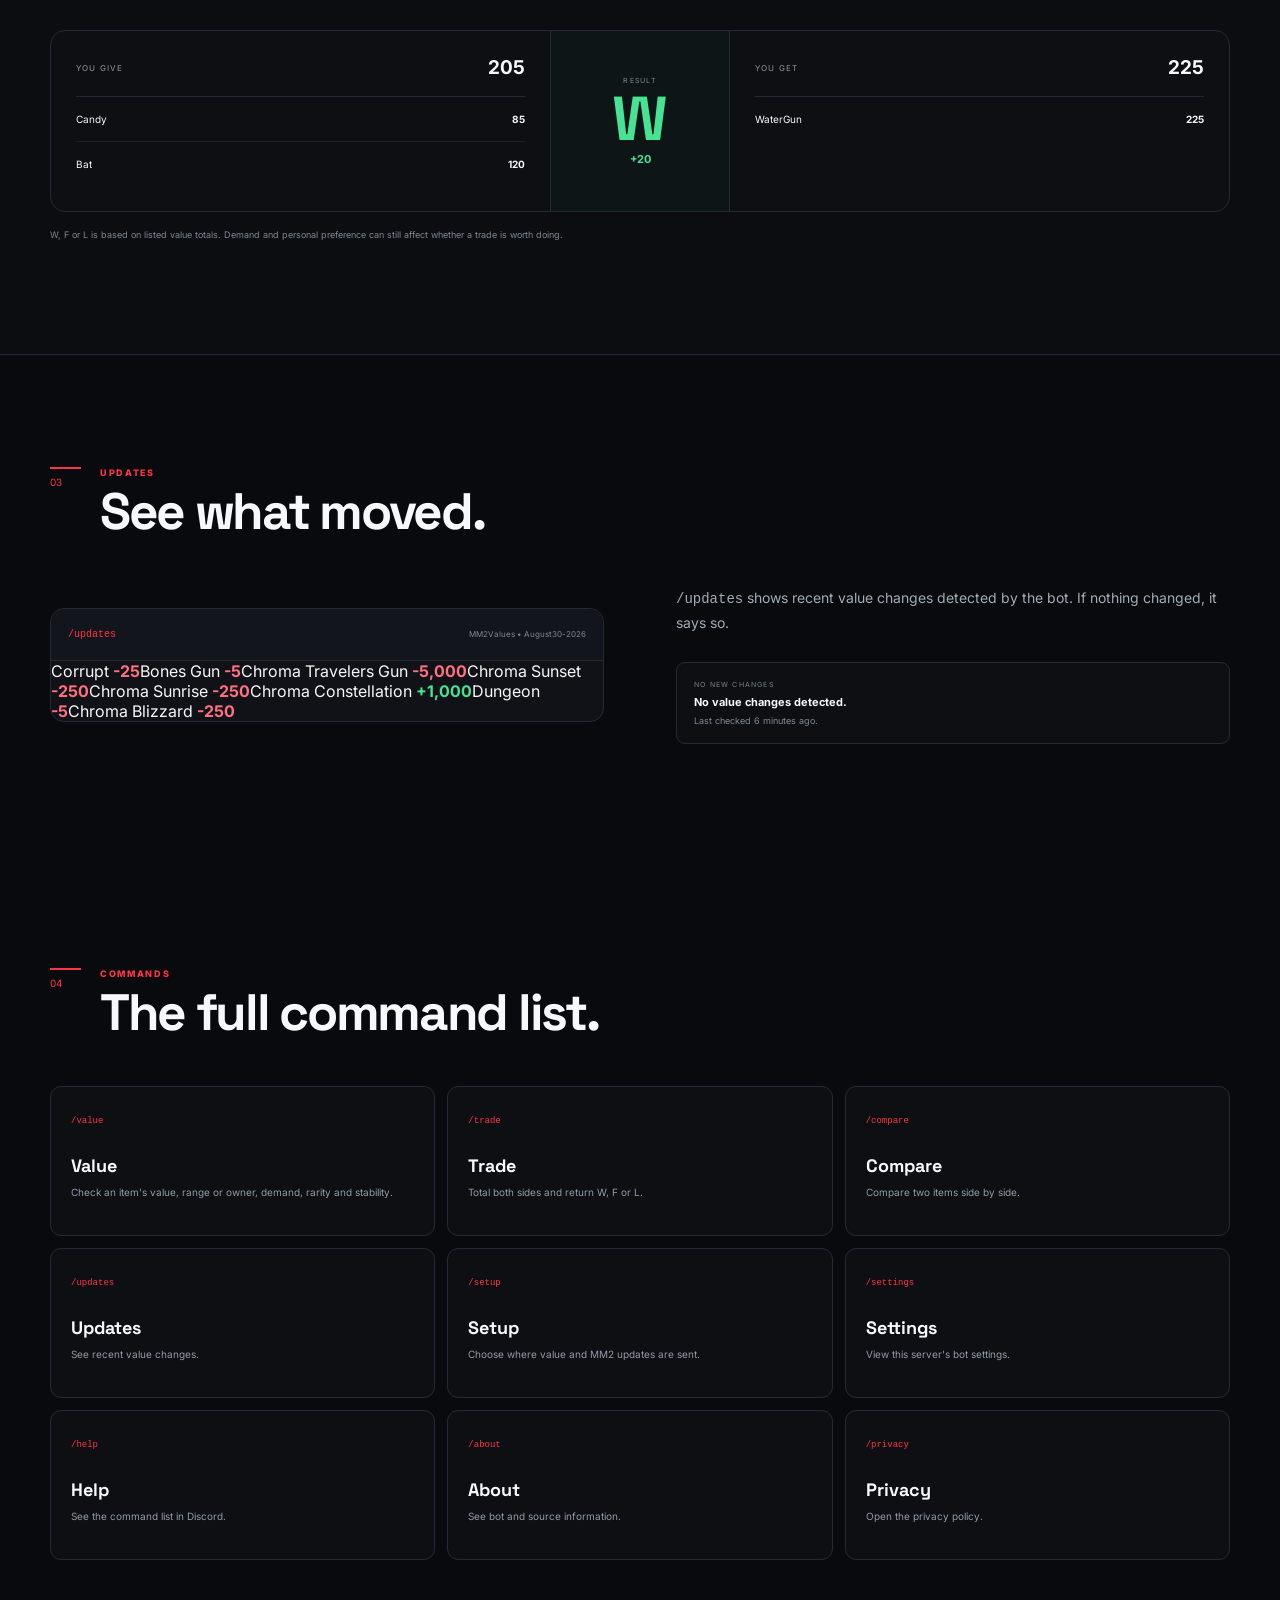
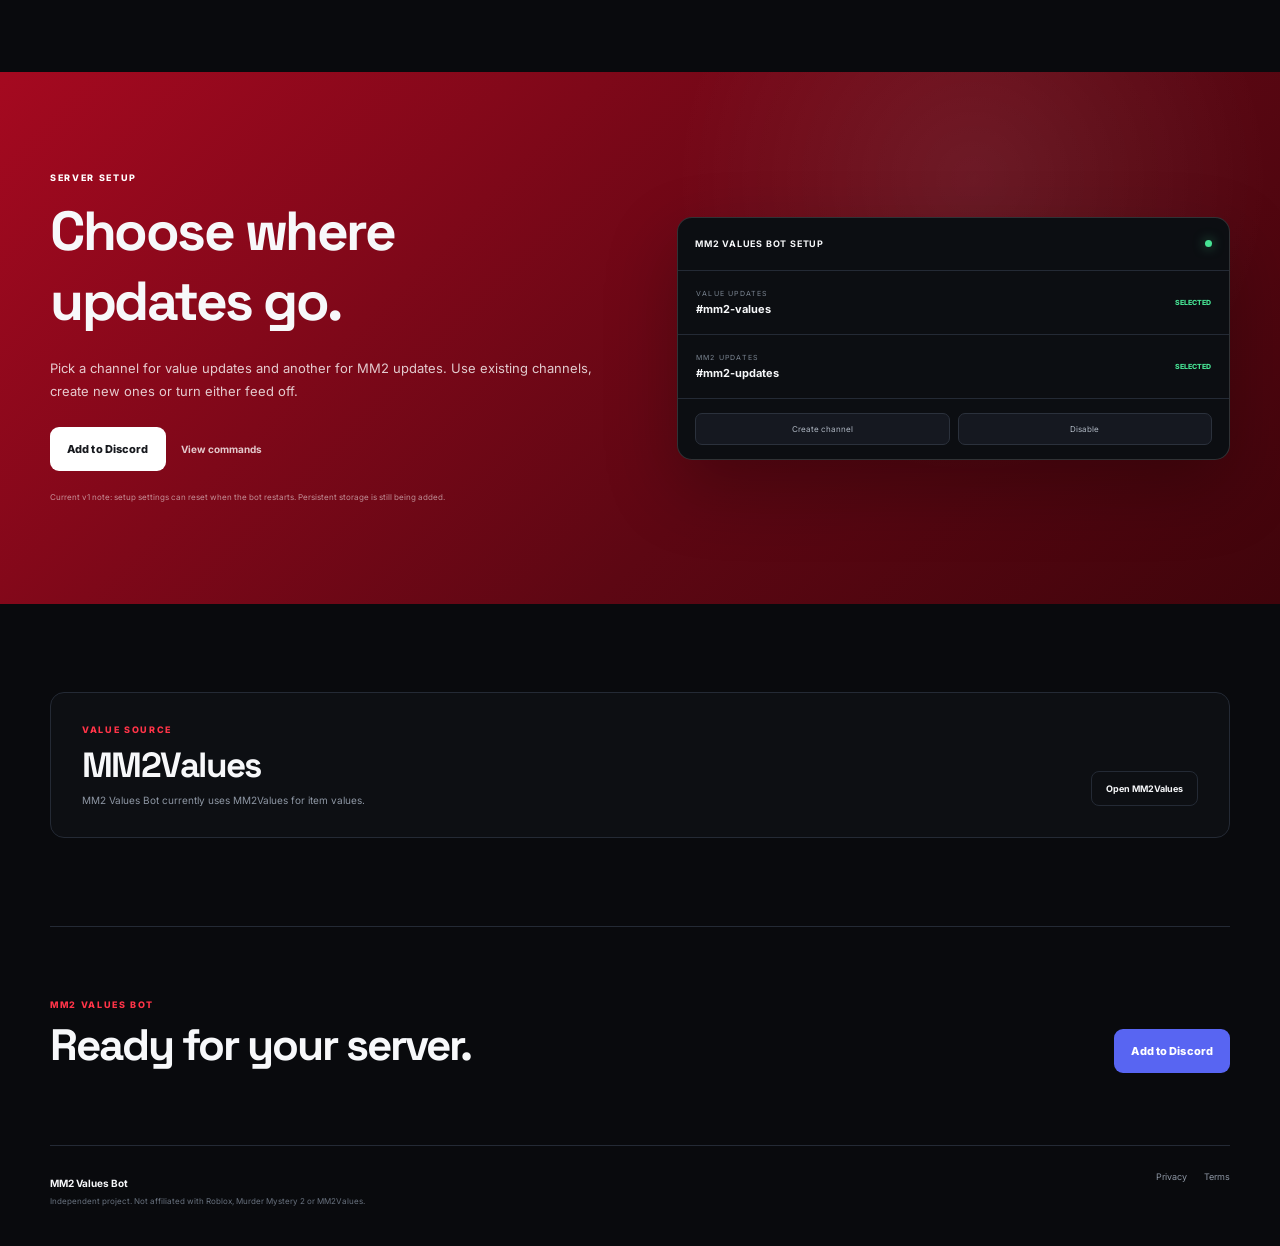
==== commit 1b13531d: "Add files via upload" ====
--- a/index.html
+++ b/index.html
@@ -97,13 +97,8 @@
     <section class="proof">
       <div class="wrap proof-inner">
         <span class="proof-title">RECENT VALUE CHANGES</span>
-        <div class="proof-list">
-          <span>Chroma Constellation <b class="up">+1,000</b></span>
-          <span>Evergreen <b class="up">+100</b></span>
-          <span>Vampires Gun <b class="up">+100</b></span>
-          <span>Corrupt <b class="down">-25</b></span>
-          <span>Turkey <b class="down">-25</b></span>
-          <span>Luger <b class="down">-2</b></span>
+        <div class="proof-list" data-recent-changes>
+          <span>Loading recent changes...</span>
         </div>
       </div>
     </section>
@@ -214,13 +209,11 @@
         <div class="update-panel">
           <div class="update-head">
             <span>/updates</span>
-            <small>MM2Values</small>
-          </div>
-          <div class="update-line"><strong>Chroma Constellation</strong><b class="up">+1,000</b></div>
-          <div class="update-line"><strong>Evergreen</strong><b class="up">+100</b></div>
-          <div class="update-line"><strong>Vampires Gun</strong><b class="up">+100</b></div>
-          <div class="update-line"><strong>Corrupt</strong><b class="down">-25</b></div>
-          <div class="update-line"><strong>Turkey</strong><b class="down">-25</b></div>
+            <small data-change-session>MM2Values</small>
+          </div>
+          <div class="update-lines" data-recent-changes>
+            <span>Loading recent changes...</span>
+          </div>
         </div>
 
         <div class="updates-copy">
@@ -375,4 +368,4 @@
 
   <script src="script.js"></script>
 </body>
-</html>
+</html>
